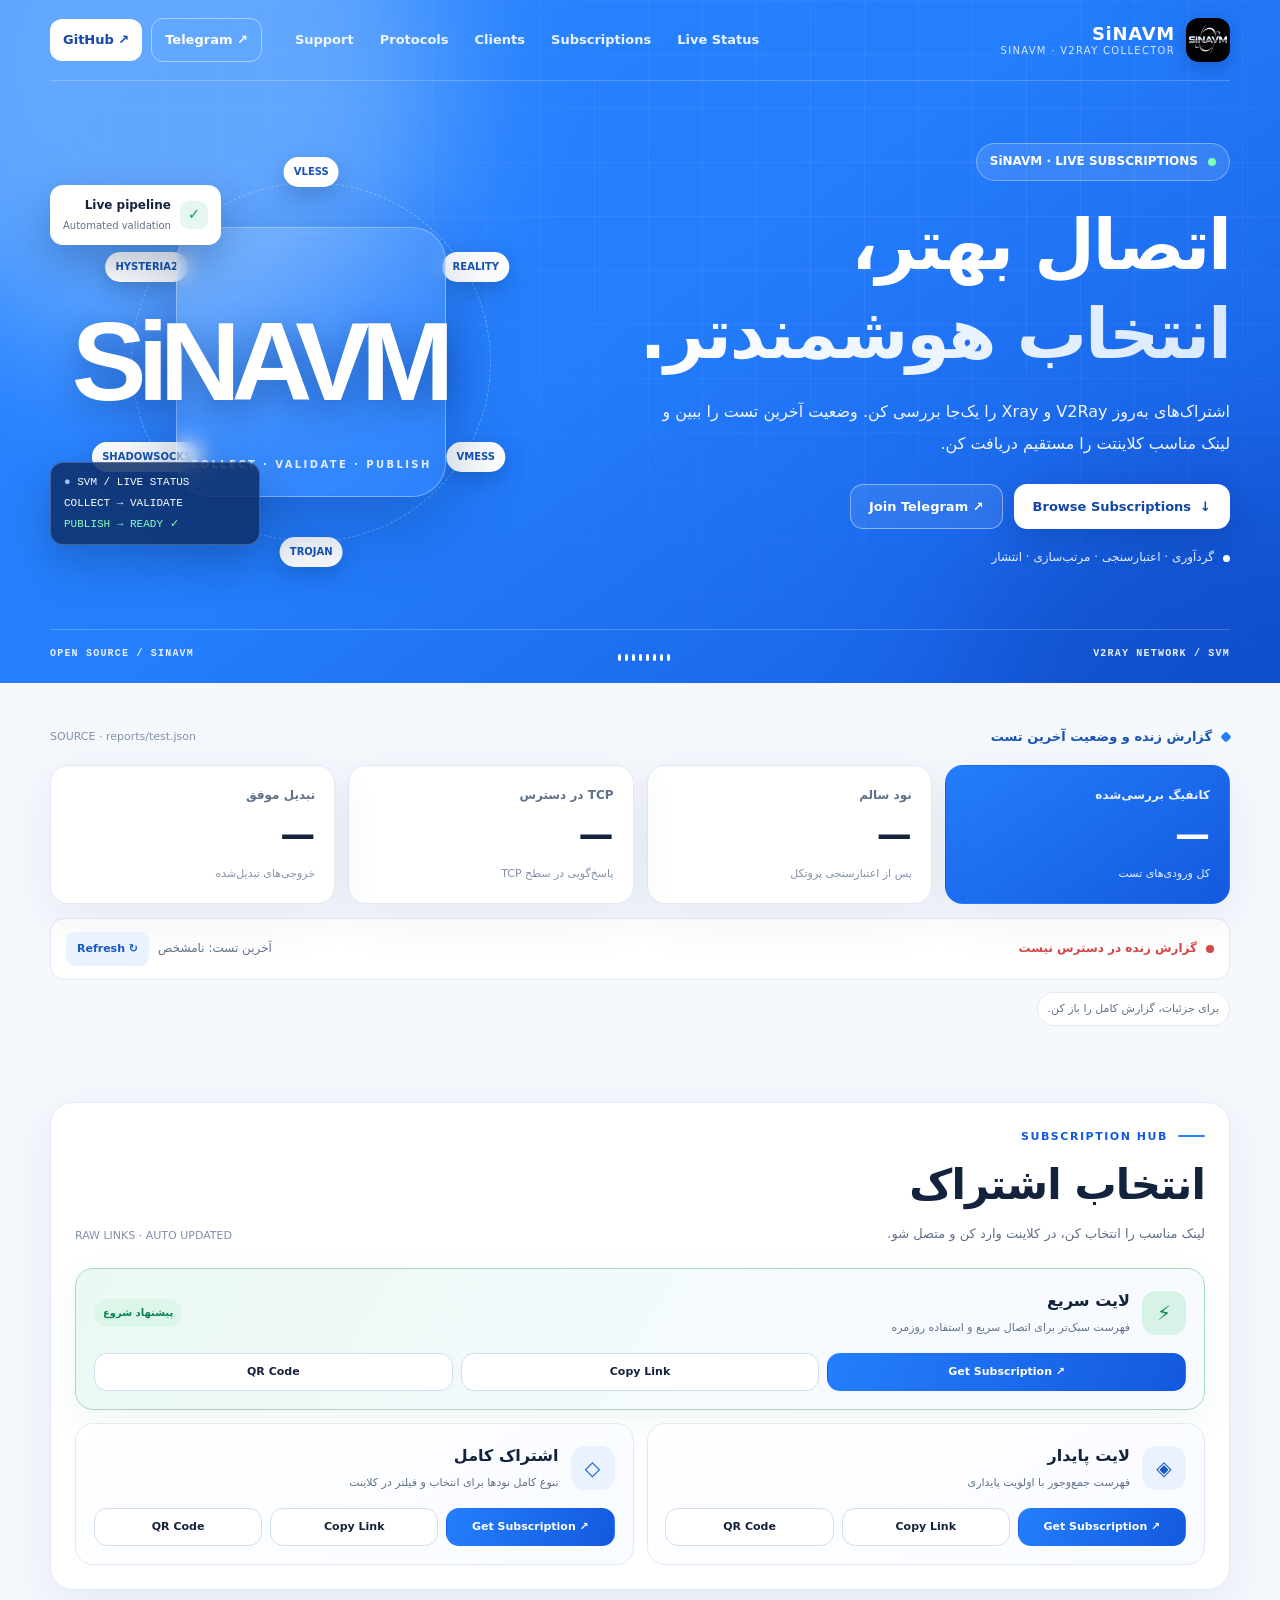
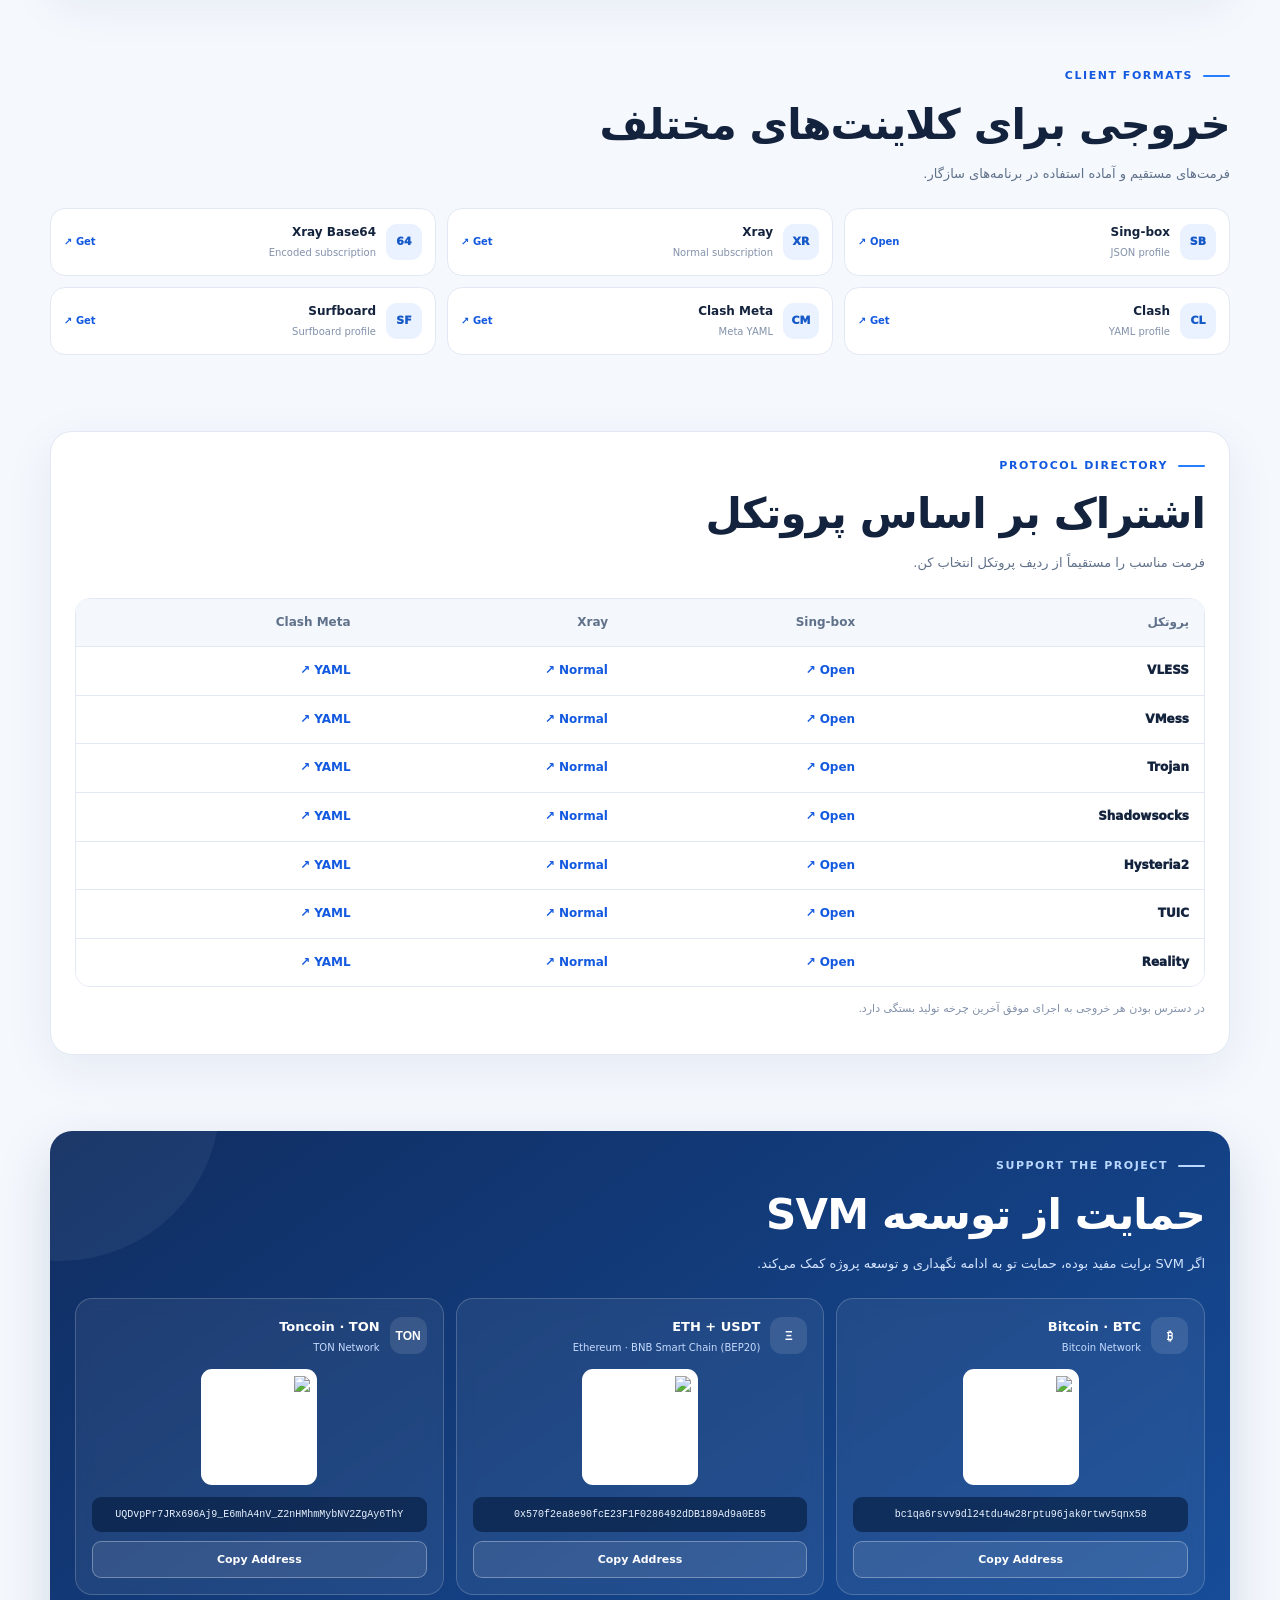
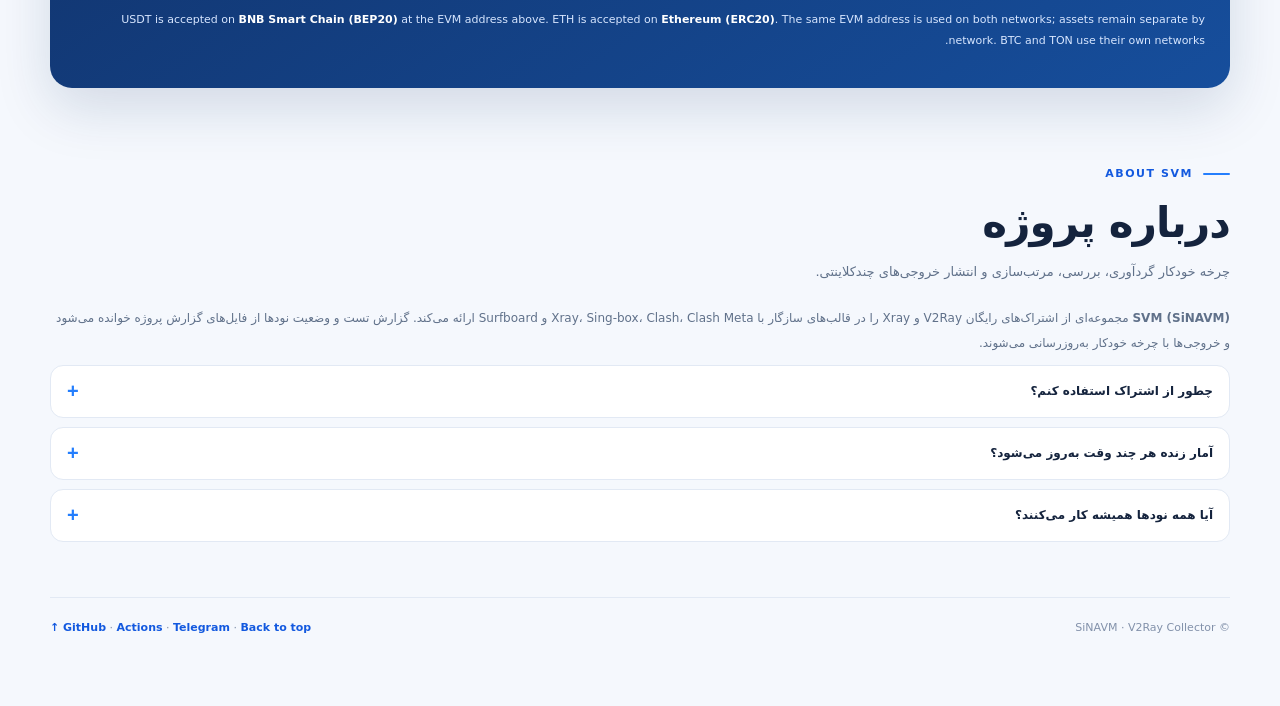
==== index.html @ a4a75a4d "Polish SiNAVM branding and English action buttons" ====
<!doctype html>
<html lang="fa" dir="rtl">
<head>
<meta charset="utf-8">
<meta name="viewport" content="width=device-width,initial-scale=1">
<meta name="theme-color" content="#247EFD">
<meta name="description" content="داشبورد زنده SVM برای دریافت اشتراک‌های رایگان V2Ray و Xray، مشاهده گزارش تست، انتخاب فرمت کلاینت و دریافت لینک‌های به‌روز.">
<meta name="robots" content="index,follow,max-image-preview:large">
<meta name="author" content="SiNAVM">
<meta name="application-name" content="SVM">
<link rel="canonical" href="https://sinavm.github.io/SVM/">
<link rel="icon" type="image/svg+xml" href="https://sinavm.github.io/SVM/SEO_Logo.svg">
<link rel="preconnect" href="https://raw.githubusercontent.com">
<link rel="stylesheet" href="docs/styles.css?v=20261107-visual-1">
<meta property="og:type" content="website">
<meta property="og:locale" content="fa_IR">
<meta property="og:site_name" content="SVM | SiNAVM">
<meta property="og:url" content="https://sinavm.github.io/SVM/">
<meta property="og:title" content="SiNAVM | Live V2Ray and Xray Subscriptions">
<meta property="og:description" content="اشتراک‌های به‌روز، گزارش تست و خروجی چندکلاینتی پروژه SVM.">
<meta property="og:image" content="https://sinavm.github.io/SVM/docs/hero.svg">
<meta property="og:image:alt" content="SVM V2Ray Collector">
<meta name="twitter:card" content="summary_large_image">
<meta name="twitter:title" content="SiNAVM | V2Ray Collector">
<meta name="twitter:description" content="Live subscriptions, client formats and test reports.">
<meta name="twitter:image" content="https://sinavm.github.io/SVM/docs/hero.svg">
<script type="application/ld+json">{"@context":"https://schema.org","@graph":[{"@type":"Organization","@id":"https://sinavm.github.io/SVM/#organization","name":"SiNAVM","alternateName":"SVM","url":"https://sinavm.github.io/SVM/","logo":"https://sinavm.github.io/SVM/SEO_Logo.svg","sameAs":["https://github.com/sinavm/SVM","https://t.me/sinavm"]},{"@type":"WebSite","@id":"https://sinavm.github.io/SVM/#website","url":"https://sinavm.github.io/SVM/","name":"SiNAVM","inLanguage":"fa-IR","publisher":{"@id":"https://sinavm.github.io/SVM/#organization"}},{"@type":"WebPage","@id":"https://sinavm.github.io/SVM/#webpage","url":"https://sinavm.github.io/SVM/","name":"SVM | داشبورد زنده اشتراک‌های V2Ray و Xray","inLanguage":"fa-IR","isPartOf":{"@id":"https://sinavm.github.io/SVM/#website"}}]}</script>
<title>SiNAVM | Live V2Ray and Xray Subscriptions</title>
</head>
<body>
<a class="skip" href="#main">Skip to content</a>
<div class="site-top" id="top">
<div class="atmosphere" aria-hidden="true"><div class="glow glow-a"></div><div class="glow glow-b"></div><div class="mesh"></div></div>
<div class="shell">
<header class="topbar">
<a class="identity" href="#top" aria-label="SiNAVM home">
<span class="identity-icon"><img src="https://sinavm.github.io/SVM/SEO_Logo.svg" width="44" height="44" alt="" decoding="async"></span>
<span class="identity-copy"><strong>SiNAVM</strong><small>SINAVM · V2RAY COLLECTOR</small></span>
</a>
<nav class="primary-nav" aria-label="Primary navigation">
<a href="#live">Live Status</a><a href="#subscriptions">Subscriptions</a><a href="#formats">Clients</a><a href="#protocols">Protocols</a><a href="#support">Support</a>
</nav>
<div class="nav-tools">
<a class="nav-telegram" href="https://t.me/sinavm" target="_blank" rel="noopener noreferrer">Telegram ↗</a>
<a class="nav-git" href="https://github.com/sinavm/SVM" target="_blank" rel="noopener noreferrer">GitHub ↗</a>
</div>
<details class="mobile-menu"><summary aria-label="Open menu">☰</summary><nav aria-label="Mobile navigation"><a href="#live">Live Status</a><a href="#subscriptions">Subscriptions</a><a href="#formats">Clients</a><a href="#protocols">Protocols</a><a href="#support">Support</a><a href="https://t.me/sinavm">Telegram ↗</a><a href="https://github.com/sinavm/SVM">GitHub ↗</a></nav></details>
</header>
<section class="hero" aria-labelledby="hero-title">
<div class="hero-text">
<span class="eyebrow-pill"><i class="live-dot" aria-hidden="true"></i> SiNAVM · LIVE SUBSCRIPTIONS</span>
<h1 id="hero-title"><span>اتصال بهتر،</span><span class="sheen">انتخاب هوشمندتر.</span></h1>
<p class="hero-desc">اشتراک‌های به‌روز V2Ray و Xray را یک‌جا بررسی کن. وضعیت آخرین تست را ببین و لینک مناسب کلاینتت را مستقیم دریافت کن.</p>
<div class="hero-actions"><a class="btn btn-white" href="#subscriptions">Browse Subscriptions <span aria-hidden="true">↓</span></a><a class="btn btn-ghost" href="https://t.me/sinavm" target="_blank" rel="noopener noreferrer">Join Telegram ↗</a></div>
<p class="hero-note"><i aria-hidden="true"></i> گردآوری · اعتبارسنجی · مرتب‌سازی · انتشار</p>
</div>
<div class="hero-visual" aria-label="نمای گرافیکی سامانه SVM">
<div class="orbit orbit-a" aria-hidden="true"></div><div class="orbit orbit-b" aria-hidden="true"></div>
<ul class="proto-orbit" aria-hidden="true"><li style="--i:0">VLESS</li><li style="--i:1">REALITY</li><li style="--i:2">VMESS</li><li style="--i:3">TROJAN</li><li style="--i:4">SHADOWSOCKS</li><li style="--i:5">HYSTERIA2</li></ul>
<div class="brand-stage"><strong>SiNAVM</strong><small>COLLECT · VALIDATE · PUBLISH</small></div>
<div class="float-note"><span class="tick">✓</span><span><strong>Live pipeline</strong><small>Automated validation</small></span></div>
<div class="probe-card"><span><b>●</b> SVM / LIVE STATUS</span><span>COLLECT → VALIDATE</span><span class="ok">PUBLISH → READY ✓</span></div>
</div>
</section>
<div class="hero-rail" aria-hidden="true"><span>OPEN SOURCE / SINAVM</span><span class="rail-signal"><i></i><i></i><i></i><i></i><i></i><i></i><i></i><i></i></span><span>V2RAY NETWORK / SVM</span></div>
</div>
</div>
<main class="shell" id="main">
<section class="overview" id="live" aria-labelledby="live-title">
<div class="caption-row"><h2 class="caption" id="live-title"><span class="diamond"></span>گزارش زنده و وضعیت آخرین تست</h2><span class="runner">SOURCE · reports/test.json</span></div>
<div class="stats-grid">
<article class="stat stat-primary"><span class="stat-k">کانفیگ بررسی‌شده</span><strong id="input">—</strong><span class="stat-foot">کل ورودی‌های تست</span></article>
<article class="stat"><span class="stat-k">نود سالم</span><strong id="kept">—</strong><span class="stat-foot">پس از اعتبارسنجی پروتکل</span></article>
<article class="stat"><span class="stat-k">TCP در دسترس</span><strong id="tcp">—</strong><span class="stat-foot">پاسخ‌گویی در سطح TCP</span></article>
<article class="stat"><span class="stat-k">تبدیل موفق</span><strong id="converted">—</strong><span class="stat-foot">خروجی‌های تبدیل‌شده</span></article>
</div>
<div class="fresh-bar"><div class="fresh-status" id="health" data-state="loading" role="status" aria-live="polite"><i class="fresh-dot"></i><span id="health-text">در حال دریافت گزارش…</span></div><div class="fresh-right"><span id="tested-at">آخرین تست: —</span><button class="refresh-btn" id="refresh" type="button">Refresh ↻</button></div></div>
<div class="type-row" id="types" aria-label="توزیع نودهای سالم"><span class="type-chip">در انتظار گزارش…</span></div>
</section>
<section class="hub" id="subscriptions" aria-labelledby="subscriptions-title">
<div class="section-head"><div><div class="overline"><span class="overline-line"></span>SUBSCRIPTION HUB</div><h2 id="subscriptions-title">انتخاب اشتراک</h2><p>لینک مناسب را انتخاب کن، در کلاینت وارد کن و متصل شو.</p></div><span class="head-aside">RAW LINKS · AUTO UPDATED</span></div>
<div class="subscription-list">
<article class="subscription featured"><div class="sub-top"><span class="sub-icon">⚡</span><div class="sub-info"><h3>لایت سریع</h3><p>فهرست سبک‌تر برای اتصال سریع و استفاده روزمره</p></div><span class="tag">پیشنهاد شروع</span></div><div class="sub-actions"><a class="btn btn-blue" href="https://raw.githubusercontent.com/sinavm/SVM/main/lite/subscriptions/xray/normal/alive-fast">Get Subscription ↗</a><button class="btn secondary copy" data-copy="https://raw.githubusercontent.com/sinavm/SVM/main/lite/subscriptions/xray/normal/alive-fast" type="button">Copy Link</button><button class="btn secondary qr" data-qr="https://raw.githubusercontent.com/sinavm/SVM/main/lite/subscriptions/xray/normal/alive-fast" type="button">QR Code</button></div></article>
<article class="subscription"><div class="sub-top"><span class="sub-icon">◈</span><div class="sub-info"><h3>لایت پایدار</h3><p>فهرست جمع‌وجور با اولویت پایداری</p></div></div><div class="sub-actions"><a class="btn btn-blue" href="https://raw.githubusercontent.com/sinavm/SVM/main/lite/subscriptions/xray/normal/alive-stable">Get Subscription ↗</a><button class="btn secondary copy" data-copy="https://raw.githubusercontent.com/sinavm/SVM/main/lite/subscriptions/xray/normal/alive-stable" type="button">Copy Link</button><button class="btn secondary qr" data-qr="https://raw.githubusercontent.com/sinavm/SVM/main/lite/subscriptions/xray/normal/alive-stable" type="button">QR Code</button></div></article>
<article class="subscription"><div class="sub-top"><span class="sub-icon">◇</span><div class="sub-info"><h3>اشتراک کامل</h3><p>تنوع کامل نودها برای انتخاب و فیلتر در کلاینت</p></div></div><div class="sub-actions"><a class="btn btn-blue" href="https://raw.githubusercontent.com/sinavm/SVM/main/subscriptions/xray/normal/mix">Get Subscription ↗</a><button class="btn secondary copy" data-copy="https://raw.githubusercontent.com/sinavm/SVM/main/subscriptions/xray/normal/mix" type="button">Copy Link</button><button class="btn secondary qr" data-qr="https://raw.githubusercontent.com/sinavm/SVM/main/subscriptions/xray/normal/mix" type="button">QR Code</button></div></article>
</div>
</section>
<section id="formats" aria-labelledby="formats-title">
<div class="section-head"><div><div class="overline"><span class="overline-line"></span>CLIENT FORMATS</div><h2 id="formats-title">خروجی برای کلاینت‌های مختلف</h2><p>فرمت‌های مستقیم و آماده استفاده در برنامه‌های سازگار.</p></div></div>
<div class="format-grid">
<div class="format"><span class="format-icon">SB</span><span class="format-info"><strong>Sing-box</strong><small>JSON profile</small></span><a href="singbox/mix.html">Open ↗</a></div>
<div class="format"><span class="format-icon">XR</span><span class="format-info"><strong>Xray</strong><small>Normal subscription</small></span><a href="https://raw.githubusercontent.com/sinavm/SVM/main/subscriptions/xray/normal/mix">Get ↗</a></div>
<div class="format"><span class="format-icon">64</span><span class="format-info"><strong>Xray Base64</strong><small>Encoded subscription</small></span><a href="https://raw.githubusercontent.com/sinavm/SVM/main/subscriptions/xray/base64/mix">Get ↗</a></div>
<div class="format"><span class="format-icon">CL</span><span class="format-info"><strong>Clash</strong><small>YAML profile</small></span><a href="https://raw.githubusercontent.com/sinavm/SVM/main/subscriptions/clash/mix">Get ↗</a></div>
<div class="format"><span class="format-icon">CM</span><span class="format-info"><strong>Clash Meta</strong><small>Meta YAML</small></span><a href="https://raw.githubusercontent.com/sinavm/SVM/main/subscriptions/meta/mix">Get ↗</a></div>
<div class="format"><span class="format-icon">SF</span><span class="format-info"><strong>Surfboard</strong><small>Surfboard profile</small></span><a href="https://raw.githubusercontent.com/sinavm/SVM/main/subscriptions/surfboard/mix">Get ↗</a></div>
</div>
</section>
<section class="data-panel" id="protocols" aria-labelledby="protocols-title">
<div class="section-head"><div><div class="overline"><span class="overline-line"></span>PROTOCOL DIRECTORY</div><h2 id="protocols-title">اشتراک بر اساس پروتکل</h2><p>فرمت مناسب را مستقیماً از ردیف پروتکل انتخاب کن.</p></div></div>
<div class="table-wrap"><table><thead><tr><th>پروتکل</th><th>Sing-box</th><th>Xray</th><th>Clash Meta</th></tr></thead><tbody>
<tr><td class="protocol">VLESS</td><td><a href="singbox/vless.html">Open ↗</a></td><td><a href="https://raw.githubusercontent.com/sinavm/SVM/main/subscriptions/xray/normal/vless">Normal ↗</a></td><td><a href="https://raw.githubusercontent.com/sinavm/SVM/main/subscriptions/meta/vless">YAML ↗</a></td></tr>
<tr><td class="protocol">VMess</td><td><a href="singbox/vmess.html">Open ↗</a></td><td><a href="https://raw.githubusercontent.com/sinavm/SVM/main/subscriptions/xray/normal/vmess">Normal ↗</a></td><td><a href="https://raw.githubusercontent.com/sinavm/SVM/main/subscriptions/meta/vmess">YAML ↗</a></td></tr>
<tr><td class="protocol">Trojan</td><td><a href="singbox/trojan.html">Open ↗</a></td><td><a href="https://raw.githubusercontent.com/sinavm/SVM/main/subscriptions/xray/normal/trojan">Normal ↗</a></td><td><a href="https://raw.githubusercontent.com/sinavm/SVM/main/subscriptions/meta/trojan">YAML ↗</a></td></tr>
<tr><td class="protocol">Shadowsocks</td><td><a href="singbox/ss.html">Open ↗</a></td><td><a href="https://raw.githubusercontent.com/sinavm/SVM/main/subscriptions/xray/normal/ss">Normal ↗</a></td><td><a href="https://raw.githubusercontent.com/sinavm/SVM/main/subscriptions/meta/ss">YAML ↗</a></td></tr>
<tr><td class="protocol">Hysteria2</td><td><a href="singbox/hy2.html">Open ↗</a></td><td><a href="https://raw.githubusercontent.com/sinavm/SVM/main/subscriptions/xray/normal/hy2">Normal ↗</a></td><td><a href="https://raw.githubusercontent.com/sinavm/SVM/main/subscriptions/meta/hy2">YAML ↗</a></td></tr>
<tr><td class="protocol">TUIC</td><td><a href="singbox/tuic.html">Open ↗</a></td><td><a href="https://raw.githubusercontent.com/sinavm/SVM/main/subscriptions/xray/normal/tuic">Normal ↗</a></td><td><a href="https://raw.githubusercontent.com/sinavm/SVM/main/subscriptions/meta/tuic">YAML ↗</a></td></tr>
<tr><td class="protocol">Reality</td><td><a href="singbox/reality.html">Open ↗</a></td><td><a href="https://raw.githubusercontent.com/sinavm/SVM/main/subscriptions/xray/normal/reality">Normal ↗</a></td><td><a href="https://raw.githubusercontent.com/sinavm/SVM/main/subscriptions/meta/reality">YAML ↗</a></td></tr>
</tbody></table></div><p class="section-footnote">در دسترس بودن هر خروجی به اجرای موفق آخرین چرخه تولید بستگی دارد.</p>
</section>
<section class="donation" id="support" aria-labelledby="support-title">
<div class="section-head"><div><div class="overline"><span class="overline-line"></span>SUPPORT THE PROJECT</div><h2 id="support-title">حمایت از توسعه SVM</h2><p>اگر SVM برایت مفید بوده، حمایت تو به ادامه نگهداری و توسعه پروژه کمک می‌کند.</p></div></div>
<div class="wallet-grid">
<article class="wallet-card"><div class="wallet-head"><span class="coin">₿</span><span><strong>Bitcoin · BTC</strong><small>Bitcoin Network</small></span></div><div class="wallet-qr"><img data-wallet-qr="btc" alt="Bitcoin wallet QR" loading="lazy"></div><code class="wallet-address">bc1qa6rsvv9dl24tdu4w28rptu96jak0rtwv5qnx58</code><button class="wallet-copy" data-copy="bc1qa6rsvv9dl24tdu4w28rptu96jak0rtwv5qnx58" type="button">Copy Address</button></article>
<article class="wallet-card"><div class="wallet-head"><span class="coin">Ξ</span><span><strong>ETH + USDT</strong><small>Ethereum · BNB Smart Chain (BEP20)</small></span></div><div class="wallet-qr"><img data-wallet-qr="evm" alt="EVM wallet QR" loading="lazy"></div><code class="wallet-address">0x570f2ea8e90fcE23F1F0286492dDB189Ad9a0E85</code><button class="wallet-copy" data-copy="0x570f2ea8e90fcE23F1F0286492dDB189Ad9a0E85" type="button">Copy Address</button></article>
<article class="wallet-card"><div class="wallet-head"><span class="coin">TON</span><span><strong>Toncoin · TON</strong><small>TON Network</small></span></div><div class="wallet-qr"><img data-wallet-qr="ton" alt="TON wallet QR" loading="lazy"></div><code class="wallet-address">UQDvpPr7JRx696Aj9_E6mhA4nV_Z2nHMhmMybNV2ZgAy6ThY</code><button class="wallet-copy" data-copy="UQDvpPr7JRx696Aj9_E6mhA4nV_Z2nHMhmMybNV2ZgAy6ThY" type="button">Copy Address</button></article>
</div>
<p class="wallet-note">USDT is accepted on <strong>BNB Smart Chain (BEP20)</strong> at the EVM address above. ETH is accepted on <strong>Ethereum (ERC20)</strong>. The same EVM address is used on both networks; assets remain separate by network. BTC and TON use their own networks.</p>
</section>
<section id="about" aria-labelledby="about-title">
<div class="section-head"><div><div class="overline"><span class="overline-line"></span>ABOUT SVM</div><h2 id="about-title">درباره پروژه</h2><p>چرخه خودکار گردآوری، بررسی، مرتب‌سازی و انتشار خروجی‌های چندکلاینتی.</p></div></div>
<p class="seo-copy"><strong>SVM (SiNAVM)</strong> مجموعه‌ای از اشتراک‌های رایگان V2Ray و Xray را در قالب‌های سازگار با Xray، Sing-box، Clash، Clash Meta و Surfboard ارائه می‌کند. گزارش تست و وضعیت نودها از فایل‌های گزارش پروژه خوانده می‌شود و خروجی‌ها با چرخه خودکار به‌روزرسانی می‌شوند.</p>
<div class="faq-list">
<details class="faq-item"><summary>چطور از اشتراک استفاده کنم؟</summary><p>لینک موردنظر را کپی کن و در بخش Subscription کلاینت سازگار وارد کن. برای فرمت‌های دیگر از بخش کلاینت‌ها استفاده کن.</p></details>
<details class="faq-item"><summary>آمار زنده هر چند وقت به‌روز می‌شود؟</summary><p>گزارش بر اساس آخرین فایل تست منتشرشده در مخزن خوانده می‌شود. زمان نمایش‌داده‌شده زمان ثبت همان تست است.</p></details>
<details class="faq-item"><summary>آیا همه نودها همیشه کار می‌کنند؟</summary><p>خیر. وضعیت نودها ممکن است با زمان، اپراتور و موقعیت جغرافیایی تغییر کند. گزارش تست فقط وضعیت زمان بررسی را نشان می‌دهد.</p></details>
</div>
</section>
<footer><span>© SiNAVM · V2Ray Collector</span><span><a href="https://github.com/sinavm/SVM">GitHub</a> · <a href="https://github.com/sinavm/SVM/actions">Actions</a> · <a href="https://t.me/sinavm">Telegram</a> · <a href="#top">Back to top ↑</a></span></footer>
</main>
<div class="toast" id="toast" role="status" aria-live="polite"></div>
<script src="docs/app.js?v=20261107-visual-1" defer></script>
</body>
</html>
---- docs/styles.css ----
@font-face{font-family:Vazirmatn;src:local("Vazirmatn");font-weight:100 900}
:root{color-scheme:light;--blue:#247EFD;--blue2:#2C78F8;--deep:#1359DF;--ink:#14233D;--muted:#60718A;--quiet:#8291AA;--page:#F5F8FD;--surface:#fff;--line:#E2E9F4;--line2:#D3DEEE;--ok:#12A16B;--warn:#B7791F;--bad:#D64545;--radius:22px;--shadow:0 14px 50px rgba(18,47,101,.07);--font:Vazirmatn,Estedad,Tahoma,ui-sans-serif,system-ui,sans-serif;--mono:ui-monospace,SFMono-Regular,Menlo,Consolas,monospace;--shell:1180px}
*{box-sizing:border-box}
html{scroll-behavior:smooth;scroll-padding-top:24px;-webkit-text-size-adjust:100%}
body{margin:0;background:var(--page);color:var(--ink);font:400 15px/1.8 var(--font);-webkit-font-smoothing:antialiased;overflow-x:hidden}
img,svg{display:block;max-width:100%}
a{color:var(--deep);text-decoration:none}
a:hover{text-decoration:underline}
button{font:inherit;cursor:pointer}
button:focus-visible,a:focus-visible{outline:3px solid #77B3FF;outline-offset:3px;border-radius:8px}
.shell{width:min(var(--shell),calc(100% - 48px));margin-inline:auto}
.skip{position:absolute;inset-inline-start:18px;top:-60px;z-index:100;background:#fff;padding:10px 16px;border-radius:10px;box-shadow:var(--shadow)}
.skip:focus{top:12px}
.site-top{position:relative;color:#fff;background:linear-gradient(145deg,#2C86FF 0%,#247EFD 48%,#1559DF 100%);overflow:hidden;isolation:isolate}
.atmosphere{position:absolute;inset:0;z-index:-1;pointer-events:none}
.glow{position:absolute;border-radius:50%;filter:blur(72px);opacity:.55}
.glow-a{width:560px;height:560px;background:#91C5FF;inset-inline-end:-120px;top:-200px}
.glow-b{width:480px;height:480px;background:#0C45B8;inset-inline-start:-170px;bottom:-260px;opacity:.5}
.mesh{position:absolute;inset:0;background-image:linear-gradient(#fff1 1px,transparent 1px),linear-gradient(90deg,#fff1 1px,transparent 1px);background-size:54px 54px;mask-image:radial-gradient(ellipse at 70% 30%,#000 10%,transparent 72%)}
.topbar{display:flex;align-items:center;gap:22px;padding:18px 0;border-bottom:1px solid #ffffff35}
.identity{display:flex;align-items:center;gap:11px;color:#fff;text-decoration:none!important}
.identity-icon img{width:44px;height:44px;border-radius:13px;box-shadow:0 6px 18px #001b583d}
.identity-copy{display:flex;flex-direction:column;line-height:1.25}
.identity-copy strong{font-size:18px;font-weight:900;letter-spacing:.04em}
.identity-copy small{font-size:10px;letter-spacing:.13em;opacity:.82}
.primary-nav{display:flex;gap:4px;margin-inline-start:auto;align-items:center}
.primary-nav a{color:#fff;opacity:.9;font-size:13px;font-weight:650;padding:8px 11px;border-radius:10px;text-decoration:none;white-space:nowrap}
.primary-nav a:hover{opacity:1;background:#ffffff20}
.nav-tools{display:flex;align-items:center;gap:9px}
.nav-git,.nav-telegram{display:inline-flex;align-items:center;gap:8px;padding:9px 13px;border-radius:12px;font-size:13px;font-weight:800;text-decoration:none!important;white-space:nowrap}
.nav-git{background:#fff;color:#1247A5}
.nav-telegram{color:#fff;border:1px solid #ffffff70}
.mobile-menu{display:none;position:relative}
.mobile-menu summary{list-style:none;width:42px;height:42px;display:grid;place-items:center;border:1px solid #ffffff70;border-radius:12px;font-size:20px}
.mobile-menu summary::-webkit-details-marker{display:none}
.mobile-menu nav{position:absolute;inset-inline-end:0;top:50px;z-index:40;min-width:210px;padding:8px;background:#fff;border-radius:15px;box-shadow:0 24px 65px #09285c40;display:flex;flex-direction:column}
.mobile-menu nav a{color:var(--ink);padding:11px 13px;border-radius:9px;text-decoration:none}
.mobile-menu nav a:hover{background:#EEF4FC}
.hero{display:grid;grid-template-columns:1.08fr .92fr;gap:44px;align-items:center;padding:62px 0 48px}
.hero-text{min-width:0}
.eyebrow-pill{display:inline-flex;align-items:center;gap:10px;padding:7px 13px;border:1px solid #ffffff55;background:#ffffff1c;border-radius:999px;font-size:12px;font-weight:800}
.live-dot{width:8px;height:8px;border-radius:50%;background:#7CFFB2;box-shadow:0 0 0 0 #7cffb280;animation:pulse 2s infinite}
@keyframes pulse{70%{box-shadow:0 0 0 10px #7cffb200}}
.hero h1{font-size:clamp(38px,5.6vw,70px);font-weight:900;line-height:1.28;margin:20px 0 16px;letter-spacing:-.03em}
.hero h1 span{display:block}
.hero h1 .sheen{background:linear-gradient(90deg,#fff,#D8E9FF,#fff);background-size:200% 100%;background-clip:text;color:transparent;animation:sheen 7s linear infinite}
@keyframes sheen{to{background-position:-200% 0}}
.hero-desc{font-size:16px;line-height:2;color:#F1F6FF;max-width:580px}
.hero-actions{display:flex;flex-wrap:wrap;gap:11px;margin-top:24px}
.btn{display:inline-flex;align-items:center;justify-content:center;gap:9px;padding:12px 18px;border:1px solid transparent;border-radius:13px;font-size:13px;font-weight:850;line-height:1.5;text-decoration:none!important;white-space:nowrap;transition:transform .2s,box-shadow .2s,background .2s}
.btn:hover{transform:translateY(-2px)}
.btn-white{background:#fff;color:#1247A5;box-shadow:0 10px 28px #061e6030}
.btn-ghost{color:#fff;border-color:#ffffff70;background:#ffffff16}
.btn-blue{color:#fff;background:linear-gradient(110deg,#247EFD,#1359DF)}
.hero-note{display:flex;align-items:center;gap:9px;margin-top:18px;color:#E4EEFF;font-size:12px}
.hero-note i{width:7px;height:7px;background:#fff;border-radius:50%}
.hero-visual{position:relative;min-height:390px;display:grid;place-items:center}
.orbit{position:absolute;border:1px dashed #ffffff50;border-radius:50%}
.orbit-a{width:min(360px,90%);aspect-ratio:1;animation:spin 65s linear infinite}
.orbit-b{width:min(260px,66%);aspect-ratio:1;border-style:solid;border-color:#ffffff25}
@keyframes spin{to{transform:rotate(360deg)}}
.brand-stage{position:relative;z-index:2;width:min(270px,70%);aspect-ratio:1;border-radius:34px;background:linear-gradient(145deg,#ffffff25,#ffffff0b);border:1px solid #ffffff55;box-shadow:0 30px 75px #062b7250;display:grid;place-items:center;backdrop-filter:blur(10px)}
.brand-stage strong{font:900 clamp(68px,10vw,112px)/1 Arial,sans-serif;letter-spacing:-.08em;color:#fff;text-shadow:0 10px 32px #062b7270}
.brand-stage small{position:absolute;bottom:22px;font-size:10px;letter-spacing:.24em;color:#E2EEFF;font-weight:800}
.proto-orbit{position:absolute;inset:0;list-style:none;margin:0;padding:0;pointer-events:none}
.proto-orbit li{position:absolute;top:50%;left:50%;padding:6px 10px;border-radius:999px;background:#fff;color:#1453B7;font-size:10px;font-weight:900;box-shadow:0 8px 22px #06285b40;white-space:nowrap;transform:rotate(calc(var(--i)*60deg - 90deg)) translate(190px) rotate(calc(var(--i)*-60deg + 90deg)) translate(-50%,-50%)}
.float-note{position:absolute;z-index:4;inset-inline-end:0;top:18px;display:flex;align-items:center;gap:9px;background:#fff;color:var(--ink);padding:10px 13px;border-radius:13px;box-shadow:0 16px 42px #06285b50}
.float-note .tick{width:28px;height:28px;border-radius:9px;display:grid;place-items:center;background:#E6F7F0;color:var(--ok);font-weight:900}
.float-note strong{display:block;font-size:12px}
.float-note small{display:block;color:var(--muted);font-size:10px}
.probe-card{position:absolute;z-index:4;inset-inline-start:0;bottom:12px;min-width:210px;padding:11px 13px;border-radius:13px;background:#0D2E68D9;border:1px solid #ffffff35;box-shadow:0 18px 45px #06285b50;display:grid;gap:4px;text-align:left;font:11px/1.55 var(--mono);direction:ltr;color:#fff}
.probe-card b{color:#9CC4FF}
.probe-card .ok{color:#8DFFC0}
.hero-rail{display:flex;align-items:center;justify-content:space-between;gap:14px;padding:16px 0 22px;border-top:1px solid #ffffff35;color:#E8F1FF;font:800 10px/1.5 var(--mono);letter-spacing:.12em;direction:ltr}
.rail-signal{display:flex;align-items:flex-end;gap:4px;height:15px}
.rail-signal i{width:3px;height:45%;border-radius:3px;background:#fff;animation:bars 1.5s ease-in-out infinite}
.rail-signal i:nth-child(2n){animation-delay:.2s}.rail-signal i:nth-child(3n){animation-delay:.4s}
@keyframes bars{50%{height:100%}}
main{padding-bottom:40px}
main>section{margin-top:76px}
main>section.overview{margin-top:42px}
.caption-row{display:flex;align-items:center;justify-content:space-between;gap:12px;margin-bottom:17px}
.caption{display:flex;align-items:center;gap:10px;margin:0;font-size:13px;font-weight:900;color:#1B55B4}
.diamond{width:8px;height:8px;background:var(--blue);transform:rotate(45deg);border-radius:2px}
.runner{font-size:11px;color:var(--quiet)}
.stats-grid{display:grid;grid-template-columns:repeat(4,minmax(0,1fr));gap:13px}
.stat{min-width:0;display:flex;flex-direction:column;gap:5px;padding:19px;border:1px solid var(--line);border-radius:18px;background:var(--surface);box-shadow:var(--shadow)}
.stat-primary{background:linear-gradient(145deg,#247EFD,#1359DF);color:#fff;border-color:transparent}
.stat-k{font-size:12px;font-weight:750;color:var(--muted)}
.stat-primary .stat-k,.stat-primary .stat-foot{color:#E7F0FF}
.stat strong{font-size:clamp(25px,3vw,35px);line-height:1.35;font-weight:900;font-variant-numeric:tabular-nums}
.stat-foot{font-size:11px;color:var(--quiet)}
.fresh-bar{display:flex;align-items:center;justify-content:space-between;gap:12px;flex-wrap:wrap;margin-top:14px;padding:13px 15px;border:1px solid var(--line);border-radius:14px;background:#fff;font-size:12px;color:var(--muted)}
.fresh-status{display:flex;align-items:center;gap:9px;font-weight:800}
.fresh-dot{width:8px;height:8px;border-radius:50%;background:var(--quiet)}
.fresh-status[data-state="fresh"]{color:var(--ok)}.fresh-status[data-state="fresh"] .fresh-dot{background:var(--ok);box-shadow:0 0 0 5px #12a16b18}
.fresh-status[data-state="stale"]{color:var(--warn)}.fresh-status[data-state="stale"] .fresh-dot{background:var(--warn)}
.fresh-status[data-state="bad"]{color:var(--bad)}.fresh-status[data-state="bad"] .fresh-dot{background:var(--bad)}
.fresh-right{display:flex;align-items:center;gap:9px;flex-wrap:wrap}
.refresh-btn{border:0;background:#EAF2FF;color:#1559C7;padding:7px 11px;border-radius:9px;font-size:11px;font-weight:850}
.type-row{display:flex;gap:8px;flex-wrap:wrap;margin-top:12px}
.type-chip{display:inline-flex;align-items:center;gap:7px;padding:6px 10px;border:1px solid var(--line);border-radius:999px;background:#fff;color:var(--muted);font-size:11px}
.type-chip b{color:var(--ink);font-variant-numeric:tabular-nums}
.section-head{display:flex;justify-content:space-between;align-items:flex-end;gap:20px;flex-wrap:wrap;margin-bottom:23px}
.overline{display:flex;align-items:center;gap:10px;color:var(--deep);font-size:11px;font-weight:900;letter-spacing:.14em;margin-bottom:10px}
.overline-line{width:27px;height:2px;background:var(--blue);border-radius:2px}
.section-head h2{margin:0;font-size:clamp(26px,3.8vw,42px);line-height:1.4;font-weight:900;letter-spacing:-.02em}
.section-head p{margin:7px 0 0;color:var(--muted);font-size:13px;max-width:660px}
.head-aside{font-size:11px;color:var(--quiet)}
.hub{padding:24px;border:1px solid var(--line);border-radius:var(--radius);background:#fff;box-shadow:var(--shadow)}
.subscription-list{display:grid;grid-template-columns:repeat(2,minmax(0,1fr));gap:13px}
.subscription{position:relative;overflow:hidden;padding:18px;border:1px solid var(--line);border-radius:18px;background:linear-gradient(145deg,#fff,#F8FBFF);min-width:0}
.subscription.featured{grid-column:1/-1;border-color:#A9D5C7;background:linear-gradient(120deg,#EAF8F3,#F7FBFF 70%);box-shadow:0 12px 35px #0e8b6010}
.sub-top{display:flex;align-items:center;gap:12px;min-width:0}
.sub-icon{width:44px;height:44px;flex:0 0 44px;display:grid;place-items:center;border-radius:14px;background:#EAF2FF;color:#1559C7;font-size:20px}
.featured .sub-icon{background:#D7F3E7;color:#0B8C5B}
.sub-info{min-width:0;flex:1}
.sub-info h3{margin:0;font-size:16px;font-weight:900}
.sub-info p{margin:3px 0 0;font-size:11px;color:var(--muted);line-height:1.7}
.tag{padding:5px 9px;border-radius:999px;background:#DDF6EA;color:#0B8055;font-size:10px;font-weight:900;white-space:nowrap}
.sub-actions{display:flex;gap:8px;flex-wrap:wrap;margin-top:15px}
.sub-actions .btn{flex:1;min-width:115px;padding:10px 12px;font-size:11px}
.sub-actions .btn.secondary{background:#fff;border-color:var(--line2);color:var(--ink)}
.format-grid{display:grid;grid-template-columns:repeat(3,minmax(0,1fr));gap:11px}
.format{display:flex;align-items:center;gap:10px;min-width:0;padding:13px;border:1px solid var(--line);border-radius:15px;background:#fff;transition:border-color .2s,transform .2s}
.format:hover{border-color:#A9C9F7;transform:translateY(-2px)}
.format-icon{width:36px;height:36px;flex:0 0 36px;display:grid;place-items:center;border-radius:11px;background:#EAF2FF;color:#1559C7;font-size:11px;font-weight:950}
.format-info{flex:1;min-width:0}
.format-info strong{display:block;font-size:12px;font-weight:900}
.format-info small{display:block;color:var(--quiet);font-size:10px;direction:ltr;text-align:right;white-space:nowrap;overflow:hidden;text-overflow:ellipsis}
.format>a{font-size:10px;font-weight:900;white-space:nowrap}
.data-panel{padding:24px;border:1px solid var(--line);border-radius:var(--radius);background:#fff;box-shadow:var(--shadow)}
.table-wrap{overflow:auto;border:1px solid var(--line);border-radius:15px}
table{width:100%;min-width:610px;border-collapse:collapse;background:#fff}
th,td{padding:13px 15px;text-align:right;border-bottom:1px solid var(--line);font-size:12px;white-space:nowrap}
th{background:#F4F7FC;color:var(--muted);font-weight:900}
td{color:var(--ink)}
td a{font-weight:800;color:var(--deep)}
tbody tr:last-child td{border-bottom:0}
tbody tr:hover{background:#F8FBFF}
.protocol{font-weight:950;direction:ltr;text-align:right}
.section-footnote{margin-top:12px;color:var(--quiet);font-size:11px}
.donation{padding:25px;border-radius:var(--radius);background:linear-gradient(145deg,#102D61,#164E9C);color:#fff;box-shadow:0 20px 55px #102d6126;overflow:hidden;position:relative}
.donation:after{content:"";position:absolute;width:320px;height:320px;inset-inline-end:-150px;top:-190px;border-radius:50%;background:#ffffff0d}
.donation .overline{color:#B9D8FF}
.donation .overline-line{background:#B9D8FF}
.donation .section-head h2{color:#fff}
.donation .section-head p{color:#D4E4FF}
.wallet-grid{display:grid;grid-template-columns:repeat(3,minmax(0,1fr));gap:12px;position:relative;z-index:1}
.wallet-card{min-width:0;padding:16px;border:1px solid #ffffff30;border-radius:17px;background:#ffffff10;backdrop-filter:blur(8px)}
.wallet-head{display:flex;align-items:center;gap:10px;margin-bottom:12px}
.coin{width:37px;height:37px;flex:0 0 37px;display:grid;place-items:center;border-radius:12px;background:#ffffff1c;font:900 12px Arial,sans-serif}
.wallet-head strong{display:block;font-size:13px}
.wallet-head small{display:block;color:#C7DCFF;font-size:10px}
.wallet-qr{width:116px;height:116px;padding:7px;background:#fff;border-radius:11px;margin:0 auto 12px}
.wallet-qr img{width:100%;height:100%;object-fit:contain}
.wallet-address{display:block;padding:9px;border-radius:9px;background:#071D40A8;color:#EAF3FF;font:10px/1.7 var(--mono);direction:ltr;text-align:center;overflow-wrap:anywhere;user-select:all}
.wallet-copy{width:100%;margin-top:9px;border:1px solid #ffffff50;border-radius:9px;padding:8px 10px;background:#ffffff17;color:#fff;font-size:11px;font-weight:850}
.wallet-copy:hover{background:#ffffff28}
.wallet-note{position:relative;z-index:1;margin-top:15px;color:#D7E6FF;font-size:11px;line-height:1.9}
.wallet-note strong{color:#fff}
.seo-copy{color:var(--muted);font-size:12px;line-height:2.1;margin:9px 0}
.faq-list{display:grid;gap:9px}
.faq-item{border:1px solid var(--line);border-radius:13px;background:#fff;overflow:hidden}
.faq-item summary{list-style:none;display:flex;align-items:center;justify-content:space-between;gap:12px;padding:14px 16px;font-size:12px;font-weight:900;cursor:pointer}
.faq-item summary::-webkit-details-marker{display:none}
.faq-item summary:after{content:"+";font:700 20px Arial;color:var(--blue)}
.faq-item[open] summary:after{content:"−"}
.faq-item p{padding:0 16px 15px;color:var(--muted);font-size:11px}
footer{display:flex;justify-content:space-between;align-items:center;gap:12px;flex-wrap:wrap;margin-top:55px;padding:20px 0 28px;border-top:1px solid var(--line);color:var(--quiet);font-size:11px}
footer a{color:var(--deep);font-weight:800}
.toast{position:fixed;z-index:90;inset-inline-start:50%;bottom:22px;transform:translate(-50%,20px);opacity:0;pointer-events:none;background:#0E8B5B;color:#fff;padding:10px 16px;border-radius:11px;font-size:12px;font-weight:850;box-shadow:0 10px 30px #0b3a2a40;transition:.25s}
.toast.show{opacity:1;transform:translate(-50%,0)}
@media(max-width:900px){.primary-nav{gap:0}.primary-nav a{padding:8px 7px;font-size:11px}.nav-telegram{display:none}.hero{gap:20px}.proto-orbit li{transform:rotate(calc(var(--i)*60deg - 90deg)) translate(160px) rotate(calc(var(--i)*-60deg + 90deg)) translate(-50%,-50%)}.wallet-grid{grid-template-columns:repeat(2,minmax(0,1fr))}.wallet-card:last-child{grid-column:1/-1;max-width:420px;width:100%;justify-self:center}}
@media(max-width:700px){.shell{width:calc(100% - 28px)}.topbar{padding:12px 0}.primary-nav,.nav-tools{display:none}.mobile-menu{display:block;margin-inline-start:auto}.hero{grid-template-columns:1fr;gap:12px;padding:38px 0 30px}.hero-text{text-align:center}.hero-desc{margin-inline:auto;font-size:14px}.hero-actions,.hero-note{justify-content:center}.hero-visual{min-height:300px}.orbit-a{width:280px}.orbit-b{width:210px}.brand-stage{width:190px;border-radius:25px}.brand-stage small{bottom:15px;font-size:8px}.proto-orbit li{transform:rotate(calc(var(--i)*60deg - 90deg)) translate(145px) rotate(calc(var(--i)*-60deg + 90deg)) translate(-50%,-50%);font-size:9px;padding:5px 8px}.float-note{inset-inline-end:0;top:0}.probe-card{inset-inline-start:0;bottom:0;min-width:175px;font-size:9px}.hero-rail{font-size:8px;letter-spacing:.05em}main>section{margin-top:52px}main>section.overview{margin-top:28px}.stats-grid{grid-template-columns:repeat(2,minmax(0,1fr));gap:9px}.stat{padding:14px}.stat strong{font-size:27px}.fresh-bar{align-items:flex-start}.fresh-right{width:100%;justify-content:space-between}.hub,.data-panel,.donation{padding:17px;border-radius:18px}.section-head{margin-bottom:17px}.section-head h2{font-size:27px}.subscription-list{grid-template-columns:1fr}.subscription.featured{grid-column:auto}.format-grid{grid-template-columns:repeat(2,minmax(0,1fr))}.wallet-grid{grid-template-columns:1fr}.wallet-card:last-child{grid-column:auto;max-width:none}.wallet-card{display:grid;grid-template-columns:1fr 116px;column-gap:13px;align-items:center}.wallet-head{grid-column:1/-1}.wallet-qr{grid-column:2;grid-row:2/4;margin:0}.wallet-address{grid-column:1;grid-row:2}.wallet-copy{grid-column:1;grid-row:3;margin-top:8px}.wallet-note{font-size:10px}}
@media(max-width:420px){.hero h1{font-size:37px}.hero-visual{min-height:270px}.orbit-a{width:245px}.orbit-b{width:185px}.brand-stage{width:165px}.proto-orbit li{transform:rotate(calc(var(--i)*60deg - 90deg)) translate(122px) rotate(calc(var(--i)*-60deg + 90deg)) translate(-50%,-50%);font-size:8px}.float-note{padding:7px 9px}.float-note strong{font-size:10px}.float-note small{font-size:8px}.probe-card{min-width:150px;padding:8px;font-size:8px}.format-grid{grid-template-columns:1fr}.wallet-card{grid-template-columns:1fr 94px}.wallet-qr{width:94px;height:94px}.hero-rail span:last-child{display:none}.caption{font-size:11px}.runner{font-size:9px}}
@media(prefers-reduced-motion:reduce){*,*::before,*::after{scroll-behavior:auto!important;animation-duration:.01ms!important;animation-iteration-count:1!important;transition-duration:.01ms!important}}

.btn,.refresh-btn,.wallet-copy,.nav-telegram,.nav-git,.primary-nav a,.mobile-menu nav a{direction:ltr;unicode-bidi:isolate}
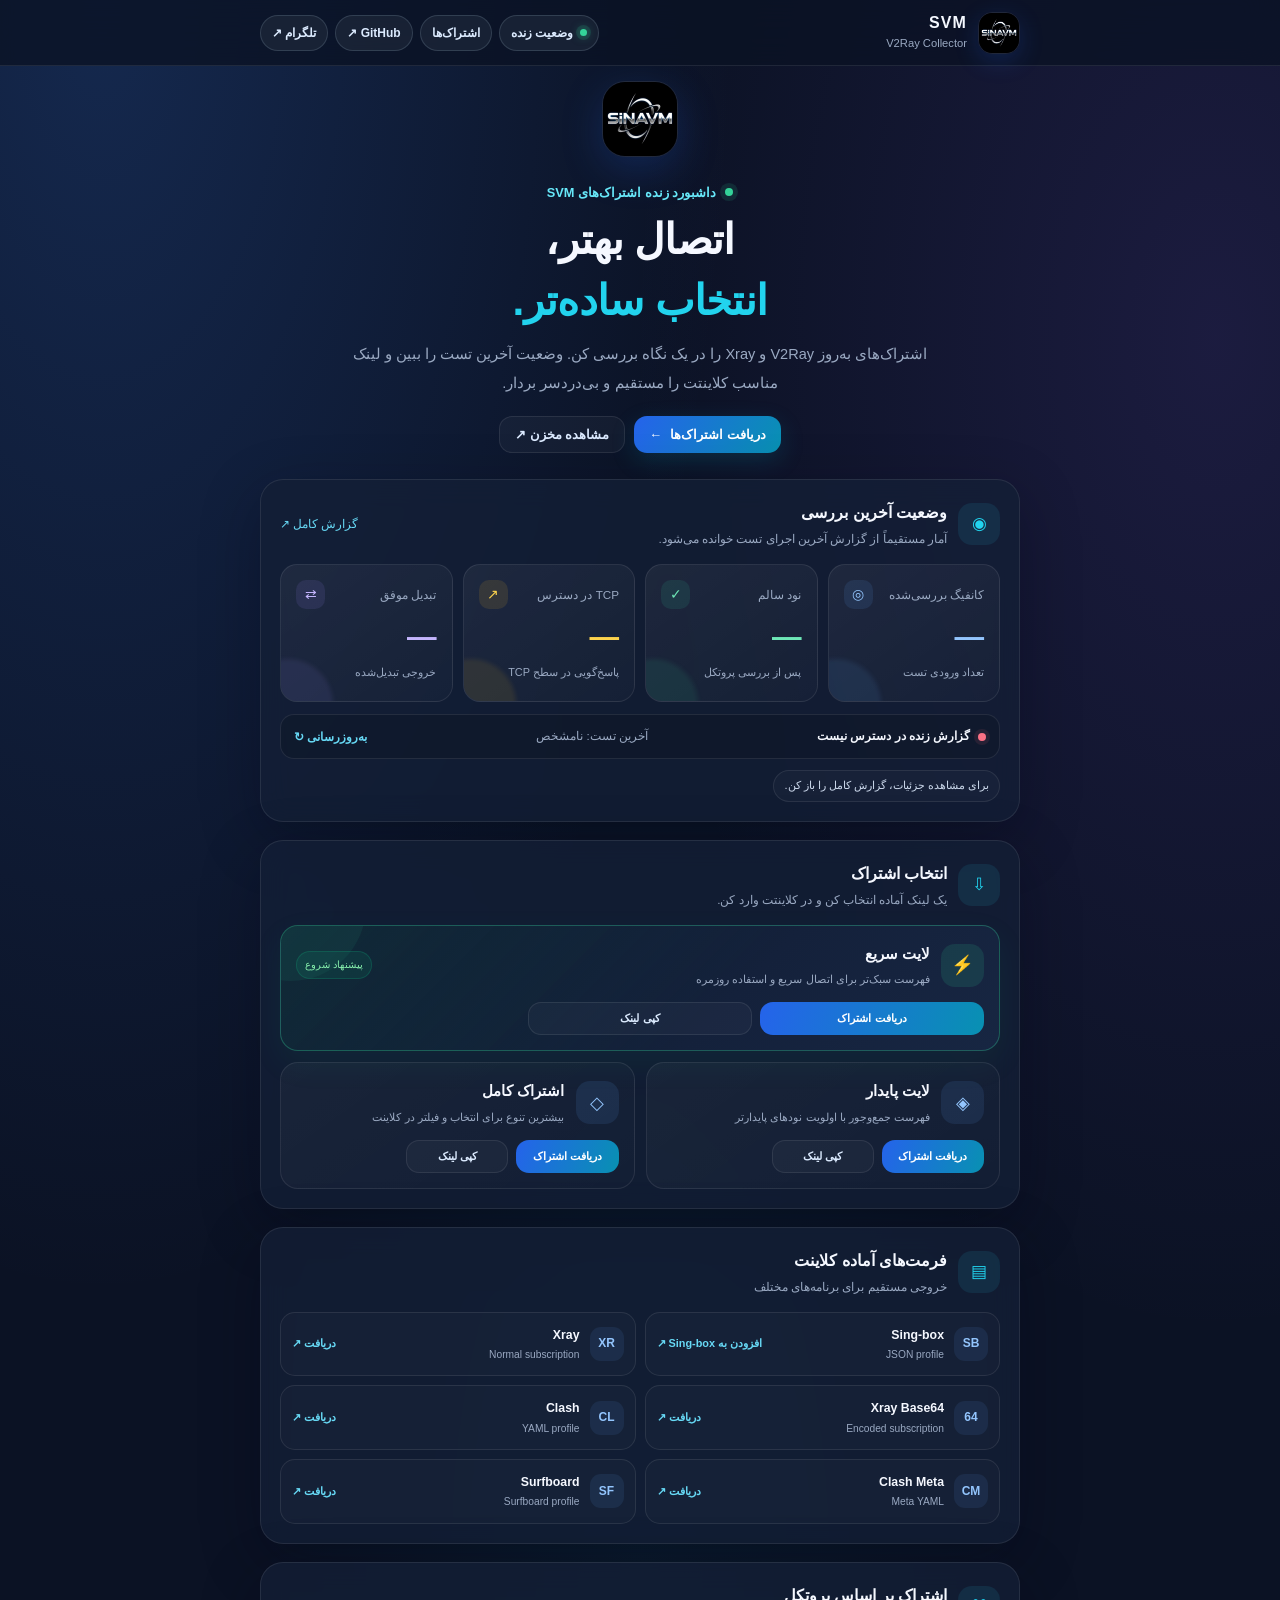
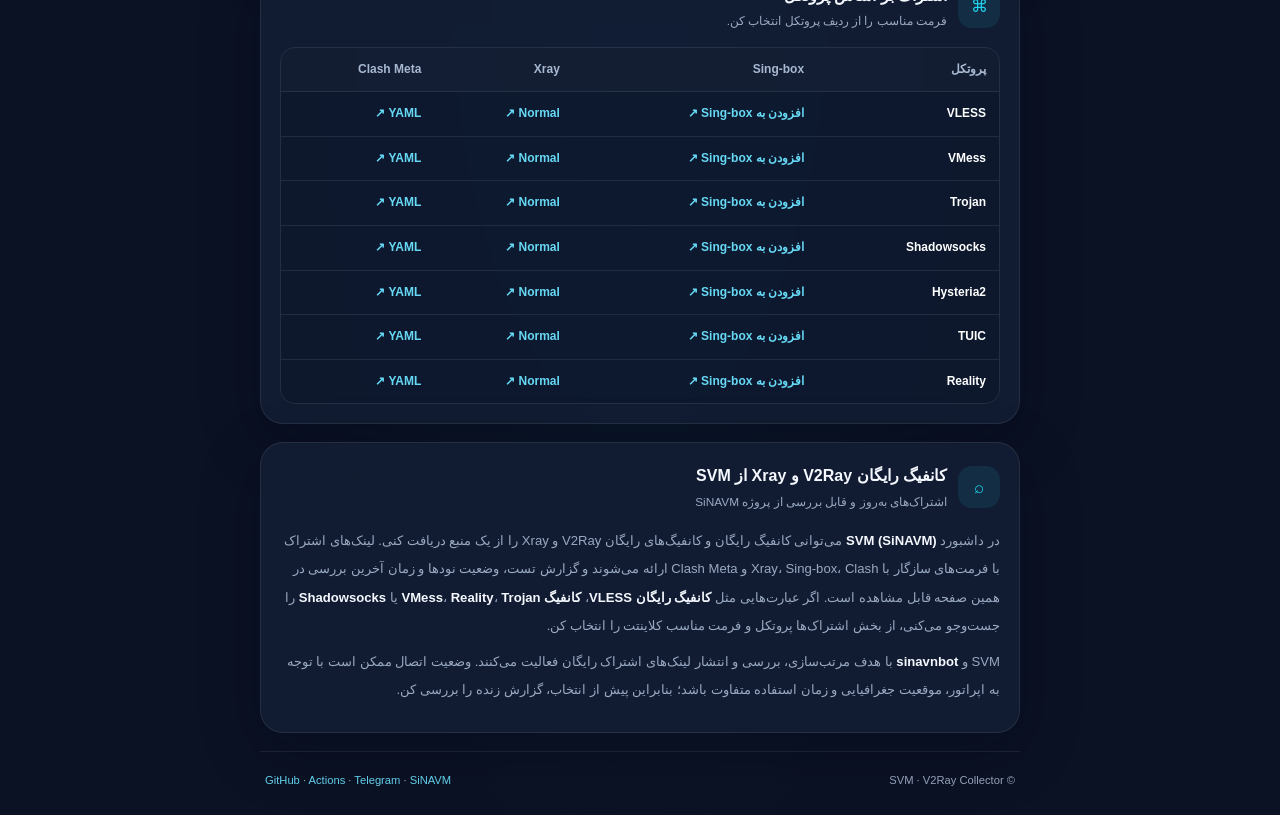
==== commit ef9d543c: "Restore Finland backup site with hamburger menu" ====
--- a/index.html
+++ b/index.html
@@ -3,132 +3,306 @@
 <head>
 <meta charset="utf-8">
 <meta name="viewport" content="width=device-width,initial-scale=1">
-<meta name="theme-color" content="#247EFD">
-<meta name="description" content="داشبورد زنده SVM برای دریافت اشتراک‌های رایگان V2Ray و Xray، مشاهده گزارش تست، انتخاب فرمت کلاینت و دریافت لینک‌های به‌روز.">
-<meta name="robots" content="index,follow,max-image-preview:large">
+<meta name="theme-color" content="#0b1224">
+<meta name="description" content="دریافت کانفیگ رایگان V2Ray و Xray از SVM و SiNAVM؛ اشتراک‌های رایگان و به‌روز VLESS، VMess، Reality، Trojan و Shadowsocks با تست زنده و لینک مستقیم برای کلاینت‌ها.">
+<meta name="robots" content="index,follow,max-image-preview:large,max-snippet:-1,max-video-preview:-1">
 <meta name="author" content="SiNAVM">
 <meta name="application-name" content="SVM">
 <link rel="canonical" href="https://sinavm.github.io/SVM/">
+<link rel="sitemap" type="application/xml" href="https://sinavm.github.io/SVM/sitemap.xml">
+<link rel="alternate" hreflang="fa" href="https://sinavm.github.io/SVM/">
 <link rel="icon" type="image/svg+xml" href="https://sinavm.github.io/SVM/SEO_Logo.svg">
-<link rel="preconnect" href="https://raw.githubusercontent.com">
-<link rel="stylesheet" href="docs/styles.css?v=20261107-visual-1">
+<link rel="shortcut icon" href="https://sinavm.github.io/SVM/SEO_Logo.svg">
 <meta property="og:type" content="website">
 <meta property="og:locale" content="fa_IR">
 <meta property="og:site_name" content="SVM | SiNAVM">
 <meta property="og:url" content="https://sinavm.github.io/SVM/">
-<meta property="og:title" content="SiNAVM | Live V2Ray and Xray Subscriptions">
-<meta property="og:description" content="اشتراک‌های به‌روز، گزارش تست و خروجی چندکلاینتی پروژه SVM.">
-<meta property="og:image" content="https://sinavm.github.io/SVM/docs/hero.svg">
-<meta property="og:image:alt" content="SVM V2Ray Collector">
-<meta name="twitter:card" content="summary_large_image">
-<meta name="twitter:title" content="SiNAVM | V2Ray Collector">
-<meta name="twitter:description" content="Live subscriptions, client formats and test reports.">
-<meta name="twitter:image" content="https://sinavm.github.io/SVM/docs/hero.svg">
-<script type="application/ld+json">{"@context":"https://schema.org","@graph":[{"@type":"Organization","@id":"https://sinavm.github.io/SVM/#organization","name":"SiNAVM","alternateName":"SVM","url":"https://sinavm.github.io/SVM/","logo":"https://sinavm.github.io/SVM/SEO_Logo.svg","sameAs":["https://github.com/sinavm/SVM","https://t.me/sinavm"]},{"@type":"WebSite","@id":"https://sinavm.github.io/SVM/#website","url":"https://sinavm.github.io/SVM/","name":"SiNAVM","inLanguage":"fa-IR","publisher":{"@id":"https://sinavm.github.io/SVM/#organization"}},{"@type":"WebPage","@id":"https://sinavm.github.io/SVM/#webpage","url":"https://sinavm.github.io/SVM/","name":"SVM | داشبورد زنده اشتراک‌های V2Ray و Xray","inLanguage":"fa-IR","isPartOf":{"@id":"https://sinavm.github.io/SVM/#website"}}]}</script>
-<title>SiNAVM | Live V2Ray and Xray Subscriptions</title>
+<meta property="og:title" content="SVM | کانفیگ رایگان V2Ray و Xray">
+<meta property="og:description" content="کانفیگ‌های رایگان و به‌روز V2Ray و Xray از SiNAVM؛ لینک اشتراک مستقیم، تست زنده و پشتیبانی از کلاینت‌های محبوب.">
+<meta property="og:image" content="https://sinavm.github.io/SVM/SEO_Logo.svg">
+<meta property="og:image:alt" content="لوگوی SVM و SiNAVM">
+<meta name="twitter:card" content="summary">
+<meta name="twitter:title" content="SVM | کانفیگ رایگان V2Ray و Xray">
+<meta name="twitter:description" content="کانفیگ‌های رایگان V2Ray و Xray، اشتراک‌های به‌روز و لینک مستقیم از SiNAVM.">
+<meta name="twitter:image" content="https://sinavm.github.io/SVM/SEO_Logo.svg">
+<script type="application/ld+json">
+{"@context":"https://schema.org","@graph":[{"@type":"Organization","@id":"https://sinavm.github.io/SVM/#organization","name":"SiNAVM","alternateName":["SVM","sinavnbot"],"url":"https://sinavm.github.io/SVM/","logo":{"@type":"ImageObject","url":"https://sinavm.github.io/SVM/SEO_Logo.svg","width":512,"height":512},"sameAs":["https://github.com/sinavm/SVM","https://t.me/sinavm"]},{"@type":"WebSite","@id":"https://sinavm.github.io/SVM/#website","url":"https://sinavm.github.io/SVM/","name":"SVM","alternateName":["SiNAVM","sinavnbot"],"inLanguage":"fa-IR","publisher":{"@id":"https://sinavm.github.io/SVM/#organization"}},{"@type":"WebPage","@id":"https://sinavm.github.io/SVM/#webpage","url":"https://sinavm.github.io/SVM/","name":"SVM | کانفیگ رایگان V2Ray و Xray","description":"دریافت کانفیگ رایگان V2Ray و Xray از SVM و SiNAVM؛ اشتراک‌های به‌روز با تست زنده و لینک مستقیم.","inLanguage":"fa-IR","isPartOf":{"@id":"https://sinavm.github.io/SVM/#website"},"about":{"@id":"https://sinavm.github.io/SVM/#organization"},"primaryImageOfPage":{"@type":"ImageObject","url":"https://sinavm.github.io/SVM/SEO_Logo.svg"}}]}
+</script>
+<title>SVM | کانفیگ رایگان V2Ray و Xray – اشتراک‌های به‌روز | SiNAVM</title>
+<style>
+:root{color-scheme:dark;--bg:#0b1224;--panel:rgba(20,31,54,.78);--panel-solid:#111e35;--line:rgba(255,255,255,.085);--muted:#9aa9c2;--text:#f5f8ff;--blue:#60a5fa;--cyan:#22d3ee;--green:#34d399;--purple:#a78bfa;--amber:#fbbf24;--red:#fb7185;--shadow:0 18px 60px rgba(2,6,23,.3)}
+*{box-sizing:border-box;-webkit-tap-highlight-color:transparent}
+html{scroll-behavior:smooth;scroll-padding-top:86px}
+body{margin:0;min-height:100vh;background:radial-gradient(ellipse at 8% 0%,rgba(59,130,246,.2),transparent 38%),radial-gradient(ellipse at 95% 14%,rgba(139,92,246,.13),transparent 34%),radial-gradient(ellipse at 50% 65%,rgba(8,145,178,.07),transparent 42%),var(--bg);color:var(--text);font-family:Vazirmatn,Tahoma,sans-serif;line-height:1.8}
+a{color:inherit;text-decoration:none}
+button{font:inherit}
+.shell{width:min(100% - 28px,760px);margin:auto}
+.top{height:66px;position:sticky;top:0;z-index:10;display:flex;align-items:center;justify-content:space-between;gap:12px;background:rgba(11,18,36,.78);backdrop-filter:blur(18px);border-bottom:1px solid var(--line)}
+.top-inner{width:min(100% - 28px,760px);margin:auto;display:flex;align-items:center;justify-content:space-between;gap:12px;min-width:0}
+.brand{display:flex;align-items:center;gap:11px;min-width:0}
+.brand img{width:42px;height:42px;object-fit:cover;border-radius:14px;border:1px solid var(--line);box-shadow:0 7px 24px rgba(37,99,235,.2)}
+.brand strong{display:block;font-size:1rem;letter-spacing:.07em;line-height:1.35}
+.brand small{display:block;color:var(--muted);font-size:.7rem}
+.nav{display:flex;gap:7px;align-items:center;flex-wrap:nowrap;min-width:0}
+.nav a,.nav a:link,.nav a:visited,.nav a:hover,.nav a:active{display:inline-flex;align-items:center;justify-content:center;white-space:nowrap;min-height:36px;border:1px solid rgba(148,163,184,.22);border-radius:999px;padding:6px 11px;color:#dbeafe;font-size:.75rem;font-weight:700;line-height:1.5;background:rgba(30,41,59,.72);text-decoration:none!important;text-decoration-line:none!important;text-decoration-thickness:0!important;text-underline-offset:0!important;box-shadow:none;transition:background .2s,border-color .2s,color .2s}
+.nav a:hover{border-color:rgba(96,165,250,.65);color:#fff;background:rgba(59,130,246,.16)}
+.nav a:focus-visible{outline:2px solid var(--blue);outline-offset:3px}
+.nav a::before,.nav a::after{content:none!important;display:none!important}
+.nav a span{ text-decoration:none!important }
+.nav-live-dot{display:inline-block;width:7px;height:7px;margin-left:7px;vertical-align:middle;border-radius:50%;background:var(--green);box-shadow:0 0 0 4px rgba(52,211,153,.13),0 0 10px rgba(52,211,153,.55)}
+main{display:grid;gap:18px;margin:28px auto 54px}
+.hero{text-align:center;padding:15px 12px 8px}
+.hero-logo{width:76px;height:76px;border-radius:23px;object-fit:cover;border:1px solid var(--line);box-shadow:0 12px 42px rgba(37,99,235,.22)}
+.eyebrow{display:flex;justify-content:center;align-items:center;gap:9px;color:#67e8f9;font-size:.8rem;font-weight:800;margin:14px 0 5px}
+.pulse{width:8px;height:8px;border-radius:50%;background:var(--green);box-shadow:0 0 0 5px rgba(52,211,153,.12)}
+h1{font-size:clamp(1.8rem,6vw,2.65rem);line-height:1.45;margin:0;font-weight:900;letter-spacing:-.7px}
+.hero h1 span{color:var(--cyan)}
+.hero p{color:var(--muted);line-height:2;margin:8px auto 0;max-width:590px;font-size:.91rem}
+.hero-actions{display:flex;justify-content:center;gap:9px;flex-wrap:wrap;margin-top:18px}
+.btn{border:0;border-radius:13px;padding:10px 15px;display:inline-flex;align-items:center;justify-content:center;gap:8px;font:800 .8rem Vazirmatn,sans-serif;cursor:pointer;transition:transform .2s,border-color .2s,filter .2s}
+.btn:hover{transform:translateY(-2px);filter:brightness(1.08)}
+.btn-primary{background:linear-gradient(120deg,#2563eb,#0891b2);color:#fff;box-shadow:0 8px 24px rgba(8,145,178,.2)}
+.btn-ghost{background:#ffffff09;border:1px solid var(--line);color:#dceaff}
+.panel{background:var(--panel);border:1px solid var(--line);border-radius:23px;padding:19px;box-shadow:var(--shadow);backdrop-filter:blur(14px)}
+.section-head{display:flex;align-items:center;gap:11px;margin-bottom:15px}
+.section-icon{width:42px;height:42px;flex:0 0 42px;border-radius:14px;display:grid;place-items:center;background:#22d3ee18;color:var(--cyan);font-size:1.08rem}
+.section-head h2{font-size:1rem;margin:0;font-weight:900}
+.section-head p{font-size:.74rem;color:var(--muted);margin:1px 0 0;line-height:1.7}
+.head-copy{min-width:0;flex:1}
+.head-link{font-size:.73rem;color:#67d9f5;white-space:nowrap}
+.stats{display:grid;grid-template-columns:repeat(2,minmax(0,1fr));gap:10px}
+.stat{position:relative;overflow:hidden;border:1px solid var(--line);background:linear-gradient(145deg,rgba(255,255,255,.055),rgba(255,255,255,.018));border-radius:17px;padding:14px;min-width:0}
+.stat:after{content:"";position:absolute;width:90px;height:90px;left:-38px;bottom:-48px;border-radius:50%;background:var(--glow,rgba(96,165,250,.13));filter:blur(2px)}
+.stat-label{display:flex;align-items:center;justify-content:space-between;gap:8px;color:var(--muted);font-size:.73rem}
+.stat-symbol{width:29px;height:29px;border-radius:10px;display:grid;place-items:center;background:var(--symbol-bg,#60a5fa18);color:var(--symbol,#93c5fd);font-size:.9rem}
+.stat strong{display:block;font-size:1.85rem;line-height:1.4;margin-top:7px;font-weight:900;font-variant-numeric:tabular-nums}
+.stat small{color:var(--muted);font-size:.68rem}
+.stat.blue{--symbol:#93c5fd;--symbol-bg:#60a5fa1c;--glow:#60a5fa18}.stat.green{--symbol:#6ee7b7;--symbol-bg:#34d3991c;--glow:#34d39918}.stat.amber{--symbol:#fcd34d;--symbol-bg:#fbbf241c;--glow:#fbbf2418}.stat.purple{--symbol:#c4b5fd;--symbol-bg:#a78bfa1c;--glow:#a78bfa18}
+.stat.blue strong{color:#93c5fd}.stat.green strong{color:#6ee7b7}.stat.amber strong{color:#fcd34d}.stat.purple strong{color:#c4b5fd}
+.statusline{display:flex;align-items:center;justify-content:space-between;gap:10px;flex-wrap:wrap;margin-top:12px;padding:11px 13px;border-radius:14px;background:#00000020;border:1px solid var(--line);font-size:.72rem;color:var(--muted)}
+.health{display:inline-flex;align-items:center;gap:8px}
+.health-dot{width:8px;height:8px;border-radius:50%;background:var(--amber);box-shadow:0 0 0 4px #fbbf2418}
+.health.ok .health-dot{background:var(--green);box-shadow:0 0 0 4px #34d39918}
+.health.bad .health-dot{background:var(--red);box-shadow:0 0 0 4px #fb718518}
+.statusline strong{color:var(--text)}
+.refresh{border:0;background:transparent;color:#67d9f5;font:700 .72rem Vazirmatn,sans-serif;cursor:pointer;padding:0}
+.refresh:disabled{opacity:.5;cursor:wait}
+.type-row{display:flex;gap:7px;flex-wrap:wrap;margin-top:11px}
+.type-chip{padding:5px 10px;border-radius:999px;border:1px solid var(--line);background:#ffffff06;color:#cbd8eb;font-size:.69rem}
+.type-chip b{color:#fff;margin-right:4px}
+.subscription-list{display:grid;gap:11px}
+.subscription{position:relative;overflow:hidden;border:1px solid var(--line);background:linear-gradient(145deg,#ffffff09,#ffffff03);border-radius:18px;padding:15px}
+.subscription.featured{border-color:#34d39955;background:linear-gradient(135deg,#0e3a3b70,#14213b 62%,#172642);box-shadow:0 12px 34px #10b98112}
+.subscription.featured:before{content:"";position:absolute;width:150px;height:150px;left:-65px;top:-95px;border-radius:50%;background:#34d39912}
+.sub-top{display:flex;align-items:center;gap:11px;position:relative}
+.sub-icon{width:43px;height:43px;flex:0 0 43px;border-radius:14px;display:grid;place-items:center;background:#60a5fa1b;color:#93c5fd;font-size:1.15rem}
+.featured .sub-icon{background:#34d39920;color:#6ee7b7}
+.sub-info{flex:1;min-width:0}
+.sub-info h3{font-size:.91rem;margin:0;font-weight:900}
+.sub-info p{font-size:.71rem;color:var(--muted);margin:2px 0 0;line-height:1.8}
+.tag{font-size:.63rem;color:#86efac;background:#10b9811a;border:1px solid #10b98135;padding:4px 8px;border-radius:30px;white-space:nowrap}
+.sub-actions{display:grid;grid-template-columns:1fr 1fr 1fr;gap:8px;margin-top:13px;position:relative}
+.sub-actions .btn{padding:9px 7px;font-size:.7rem;border:1px solid var(--line);background:#ffffff08;color:#dbeafe}
+.sub-actions .btn.main-action{background:linear-gradient(110deg,#2563eb,#0891b2);border:0;color:#fff}
+.sub-actions .btn:hover{border-color:#60a5fa77}
+.format-grid{display:grid;grid-template-columns:1fr 1fr;gap:9px}
+.format{display:flex;align-items:center;gap:10px;min-width:0;padding:11px;border:1px solid var(--line);border-radius:15px;background:#ffffff05;transition:.2s}
+.format:hover{border-color:#22d3ee55;background:#22d3ee09}
+.format-icon{width:34px;height:34px;flex:0 0 34px;border-radius:11px;display:grid;place-items:center;background:#60a5fa18;color:#93c5fd;font-size:.75rem;font-weight:900}
+.format-info{min-width:0;flex:1}
+.format strong{display:block;font-size:.77rem}
+.format small{display:block;color:var(--muted);font-size:.64rem;overflow:hidden;text-overflow:ellipsis;white-space:nowrap}
+.format a{font-size:.68rem;color:#67d9f5;font-weight:800;white-space:nowrap}
+.table-wrap{overflow:auto;border:1px solid var(--line);border-radius:15px}
+table{width:100%;border-collapse:collapse;min-width:540px;background:#08162966}
+th,td{text-align:right;padding:11px 13px;border-bottom:1px solid var(--line);font-size:.75rem;white-space:nowrap}
+th{color:#a8b9d2;background:#ffffff06;font-weight:800}
+td{color:#dce9f8}
+td a{color:#67d9f5;font-weight:700}
+tbody tr:last-child td{border-bottom:0}
+tbody tr:hover{background:#ffffff05}
+.protocol{font-weight:900;color:#fff}
+footer{padding:18px 5px 25px;border-top:1px solid var(--line);display:flex;justify-content:space-between;align-items:center;gap:12px;flex-wrap:wrap;color:var(--muted);font-size:.7rem}
+footer a{color:#67d9f5}
+.toast{position:fixed;bottom:20px;left:50%;transform:translate(-50%,18px);opacity:0;pointer-events:none;background:#059669;color:#fff;padding:10px 16px;border-radius:12px;font-size:.76rem;font-weight:800;transition:.25s;z-index:30;box-shadow:0 8px 30px #0007;white-space:nowrap}
+.toast.show{opacity:1;transform:translate(-50%,0)}
+@media(min-width:620px){.stats{grid-template-columns:repeat(4,minmax(0,1fr))}.stat{padding:15px}.subscription-list{grid-template-columns:1fr 1fr}.subscription.featured{grid-column:1/-1}}
+@media(max-width:620px){.shell{width:min(100% - 20px,760px)}.top{height:auto;min-height:0}.top-inner{width:calc(100% - 20px);padding:9px 0 10px;display:grid;grid-template-columns:minmax(0,1fr);gap:9px}.brand{justify-self:center}.brand img{width:37px;height:37px}.brand small{font-size:.63rem}.nav{width:100%;display:grid;grid-template-columns:repeat(4,minmax(0,1fr));gap:6px}.nav a{min-width:0;font-size:clamp(.58rem,2.6vw,.7rem);padding:7px 3px;line-height:1.5;text-align:center}.nav-live-dot{width:6px;height:6px;margin-left:4px;flex:0 0 6px}main{margin-top:18px;gap:14px}.hero{padding:10px 5px 5px}.hero-logo{width:67px;height:67px;border-radius:20px}.hero p{font-size:.82rem}.hero-actions{margin-top:14px}.btn{font-size:.73rem;padding:9px 12px}.panel{padding:14px;border-radius:19px}.section-head{margin-bottom:12px}.section-icon{width:38px;height:38px;flex-basis:38px}.section-head h2{font-size:.92rem}.section-head p{font-size:.68rem}.stat{padding:11px}.stat strong{font-size:1.55rem}.stat-label{font-size:.66rem}.stat small{font-size:.61rem}.sub-actions{gap:6px}.sub-actions .btn{font-size:.64rem}.format{padding:9px}.format-icon{width:30px;height:30px;flex-basis:30px}.format strong{font-size:.72rem}.format a{font-size:.63rem}}
+@media(max-width:350px){.nav{gap:4px}.nav a{font-size:.57rem;padding:7px 1px}.nav-live-dot{margin-left:3px}.sub-actions{grid-template-columns:1fr 1fr}.sub-actions .btn:last-child{grid-column:1/-1}.format-grid{grid-template-columns:1fr}}
+.seo-copy{color:var(--muted);font-size:.82rem;line-height:2.15;margin:8px 0}.seo-copy strong{color:var(--text)}
+
+.mobile-menu{display:none;position:relative;direction:rtl}.mobile-menu summary{list-style:none;cursor:pointer;width:42px;height:42px;display:grid;place-items:center;border:1px solid var(--line);border-radius:12px;background:rgba(255,255,255,.06);color:var(--text);font-size:1.35rem}.mobile-menu summary::-webkit-details-marker{display:none}.mobile-menu nav{position:absolute;right:0;top:calc(100% + 9px);min-width:190px;padding:8px;display:grid;gap:5px;background:#101b31;border:1px solid var(--line);border-radius:14px;box-shadow:0 16px 38px #0008;z-index:20}.mobile-menu nav a{display:block;padding:10px 12px;border-radius:9px;color:var(--text);text-decoration:none;font-size:.84rem}.mobile-menu nav a:hover{background:rgba(255,255,255,.08)}
+@media(max-width:620px){.nav{display:none!important}.mobile-menu{display:block;flex:0 0 auto}}
+</style>
 </head>
 <body>
-<a class="skip" href="#main">Skip to content</a>
-<div class="site-top" id="top">
-<div class="atmosphere" aria-hidden="true"><div class="glow glow-a"></div><div class="glow glow-b"></div><div class="mesh"></div></div>
-<div class="shell">
-<header class="topbar">
-<a class="identity" href="#top" aria-label="SiNAVM home">
-<span class="identity-icon"><img src="https://sinavm.github.io/SVM/SEO_Logo.svg" width="44" height="44" alt="" decoding="async"></span>
-<span class="identity-copy"><strong>SiNAVM</strong><small>SINAVM · V2RAY COLLECTOR</small></span>
+<div class="top">
+<div class="top-inner">
+<a class="brand" href="https://github.com/sinavm/SVM" aria-label="مخزن SVM در گیت‌هاب">
+<img src="https://sinavm.github.io/SVM/SEO_Logo.svg" alt="لوگوی SVM و SiNAVM؛ پروژه کانفیگ رایگان V2Ray و Xray">
+<span><strong>SVM</strong><small>V2Ray Collector</small></span>
 </a>
-<nav class="primary-nav" aria-label="Primary navigation">
-<a href="#live">Live Status</a><a href="#subscriptions">Subscriptions</a><a href="#formats">Clients</a><a href="#protocols">Protocols</a><a href="#support">Support</a>
+<nav class="nav" aria-label="ناوبری اصلی">
+<a href="#live"><span class="nav-live-dot" aria-hidden="true"></span>وضعیت زنده</a>
+<a href="#subscriptions">اشتراک‌ها</a>
+<a href="https://github.com/sinavm/SVM">GitHub ↗</a>
+<a href="https://t.me/sinavm" target="_blank" rel="noopener noreferrer">تلگرام ↗</a>
 </nav>
-<div class="nav-tools">
-<a class="nav-telegram" href="https://t.me/sinavm" target="_blank" rel="noopener noreferrer">Telegram ↗</a>
-<a class="nav-git" href="https://github.com/sinavm/SVM" target="_blank" rel="noopener noreferrer">GitHub ↗</a>
-</div>
-<details class="mobile-menu"><summary aria-label="Open menu">☰</summary><nav aria-label="Mobile navigation"><a href="#live">Live Status</a><a href="#subscriptions">Subscriptions</a><a href="#formats">Clients</a><a href="#protocols">Protocols</a><a href="#support">Support</a><a href="https://t.me/sinavm">Telegram ↗</a><a href="https://github.com/sinavm/SVM">GitHub ↗</a></nav></details>
+<details class="mobile-menu"><summary aria-label="Open menu">☰</summary><nav aria-label="Mobile navigation"><a href="#live">وضعیت زنده</a><a href="#subscriptions">اشتراک‌ها</a><a href="https://github.com/sinavm/SVM">GitHub ↗</a><a href="https://t.me/sinavm" target="_blank" rel="noopener noreferrer">تلگرام ↗</a></nav></details>
+</div>
+</div>
+<main class="shell">
+<header class="hero">
+<img class="hero-logo" src="https://sinavm.github.io/SVM/SEO_Logo.svg" alt="لوگوی SVM و SiNAVM برای کانفیگ رایگان V2Ray و Xray">
+<div class="eyebrow"><span class="pulse"></span> داشبورد زنده اشتراک‌های SVM</div>
+<h1>اتصال بهتر،<br><span>انتخاب ساده‌تر.</span></h1>
+<p>اشتراک‌های به‌روز V2Ray و Xray را در یک نگاه بررسی کن. وضعیت آخرین تست را ببین و لینک مناسب کلاینتت را مستقیم و بی‌دردسر بردار.</p>
+<div class="hero-actions">
+<a class="btn btn-primary" href="#subscriptions">دریافت اشتراک‌ها <span>←</span></a>
+<a class="btn btn-ghost" href="https://github.com/sinavm/SVM">مشاهده مخزن ↗</a>
+</div>
 </header>
-<section class="hero" aria-labelledby="hero-title">
-<div class="hero-text">
-<span class="eyebrow-pill"><i class="live-dot" aria-hidden="true"></i> SiNAVM · LIVE SUBSCRIPTIONS</span>
-<h1 id="hero-title"><span>اتصال بهتر،</span><span class="sheen">انتخاب هوشمندتر.</span></h1>
-<p class="hero-desc">اشتراک‌های به‌روز V2Ray و Xray را یک‌جا بررسی کن. وضعیت آخرین تست را ببین و لینک مناسب کلاینتت را مستقیم دریافت کن.</p>
-<div class="hero-actions"><a class="btn btn-white" href="#subscriptions">Browse Subscriptions <span aria-hidden="true">↓</span></a><a class="btn btn-ghost" href="https://t.me/sinavm" target="_blank" rel="noopener noreferrer">Join Telegram ↗</a></div>
-<p class="hero-note"><i aria-hidden="true"></i> گردآوری · اعتبارسنجی · مرتب‌سازی · انتشار</p>
-</div>
-<div class="hero-visual" aria-label="نمای گرافیکی سامانه SVM">
-<div class="orbit orbit-a" aria-hidden="true"></div><div class="orbit orbit-b" aria-hidden="true"></div>
-<ul class="proto-orbit" aria-hidden="true"><li style="--i:0">VLESS</li><li style="--i:1">REALITY</li><li style="--i:2">VMESS</li><li style="--i:3">TROJAN</li><li style="--i:4">SHADOWSOCKS</li><li style="--i:5">HYSTERIA2</li></ul>
-<div class="brand-stage"><strong>SiNAVM</strong><small>COLLECT · VALIDATE · PUBLISH</small></div>
-<div class="float-note"><span class="tick">✓</span><span><strong>Live pipeline</strong><small>Automated validation</small></span></div>
-<div class="probe-card"><span><b>●</b> SVM / LIVE STATUS</span><span>COLLECT → VALIDATE</span><span class="ok">PUBLISH → READY ✓</span></div>
-</div>
-</section>
-<div class="hero-rail" aria-hidden="true"><span>OPEN SOURCE / SINAVM</span><span class="rail-signal"><i></i><i></i><i></i><i></i><i></i><i></i><i></i><i></i></span><span>V2RAY NETWORK / SVM</span></div>
-</div>
-</div>
-<main class="shell" id="main">
-<section class="overview" id="live" aria-labelledby="live-title">
-<div class="caption-row"><h2 class="caption" id="live-title"><span class="diamond"></span>گزارش زنده و وضعیت آخرین تست</h2><span class="runner">SOURCE · reports/test.json</span></div>
-<div class="stats-grid">
-<article class="stat stat-primary"><span class="stat-k">کانفیگ بررسی‌شده</span><strong id="input">—</strong><span class="stat-foot">کل ورودی‌های تست</span></article>
-<article class="stat"><span class="stat-k">نود سالم</span><strong id="kept">—</strong><span class="stat-foot">پس از اعتبارسنجی پروتکل</span></article>
-<article class="stat"><span class="stat-k">TCP در دسترس</span><strong id="tcp">—</strong><span class="stat-foot">پاسخ‌گویی در سطح TCP</span></article>
-<article class="stat"><span class="stat-k">تبدیل موفق</span><strong id="converted">—</strong><span class="stat-foot">خروجی‌های تبدیل‌شده</span></article>
-</div>
-<div class="fresh-bar"><div class="fresh-status" id="health" data-state="loading" role="status" aria-live="polite"><i class="fresh-dot"></i><span id="health-text">در حال دریافت گزارش…</span></div><div class="fresh-right"><span id="tested-at">آخرین تست: —</span><button class="refresh-btn" id="refresh" type="button">Refresh ↻</button></div></div>
+<section class="panel" id="live">
+<div class="section-head">
+<div class="section-icon">◉</div>
+<div class="head-copy"><h2>وضعیت آخرین بررسی</h2><p>آمار مستقیماً از گزارش آخرین اجرای تست خوانده می‌شود.</p></div>
+<a class="head-link" href="https://raw.githubusercontent.com/sinavm/SVM/main/reports/test.json">گزارش کامل ↗</a>
+</div>
+<div class="stats">
+<article class="stat blue"><div class="stat-label"><span>کانفیگ بررسی‌شده</span><span class="stat-symbol">◎</span></div><strong id="input">—</strong><small>تعداد ورودی تست</small></article>
+<article class="stat green"><div class="stat-label"><span>نود سالم</span><span class="stat-symbol">✓</span></div><strong id="kept">—</strong><small>پس از بررسی پروتکل</small></article>
+<article class="stat amber"><div class="stat-label"><span>TCP در دسترس</span><span class="stat-symbol">↗</span></div><strong id="tcp">—</strong><small>پاسخ‌گویی در سطح TCP</small></article>
+<article class="stat purple"><div class="stat-label"><span>تبدیل موفق</span><span class="stat-symbol">⇄</span></div><strong id="converted">—</strong><small>خروجی تبدیل‌شده</small></article>
+</div>
+<div class="statusline">
+<span class="health" id="health"><i class="health-dot"></i><strong>در حال دریافت وضعیت…</strong></span>
+<span id="tested-at">آخرین تست: —</span>
+<button class="refresh" id="refresh" type="button">به‌روزرسانی ↻</button>
+</div>
 <div class="type-row" id="types" aria-label="توزیع نودهای سالم"><span class="type-chip">در انتظار گزارش…</span></div>
 </section>
-<section class="hub" id="subscriptions" aria-labelledby="subscriptions-title">
-<div class="section-head"><div><div class="overline"><span class="overline-line"></span>SUBSCRIPTION HUB</div><h2 id="subscriptions-title">انتخاب اشتراک</h2><p>لینک مناسب را انتخاب کن، در کلاینت وارد کن و متصل شو.</p></div><span class="head-aside">RAW LINKS · AUTO UPDATED</span></div>
+<section class="panel" id="subscriptions">
+<div class="section-head">
+<div class="section-icon">⇩</div>
+<div class="head-copy"><h2>انتخاب اشتراک</h2><p>یک لینک آماده انتخاب کن و در کلاینتت وارد کن.</p></div>
+</div>
 <div class="subscription-list">
-<article class="subscription featured"><div class="sub-top"><span class="sub-icon">⚡</span><div class="sub-info"><h3>لایت سریع</h3><p>فهرست سبک‌تر برای اتصال سریع و استفاده روزمره</p></div><span class="tag">پیشنهاد شروع</span></div><div class="sub-actions"><a class="btn btn-blue" href="https://raw.githubusercontent.com/sinavm/SVM/main/lite/subscriptions/xray/normal/alive-fast">Get Subscription ↗</a><button class="btn secondary copy" data-copy="https://raw.githubusercontent.com/sinavm/SVM/main/lite/subscriptions/xray/normal/alive-fast" type="button">Copy Link</button><button class="btn secondary qr" data-qr="https://raw.githubusercontent.com/sinavm/SVM/main/lite/subscriptions/xray/normal/alive-fast" type="button">QR Code</button></div></article>
-<article class="subscription"><div class="sub-top"><span class="sub-icon">◈</span><div class="sub-info"><h3>لایت پایدار</h3><p>فهرست جمع‌وجور با اولویت پایداری</p></div></div><div class="sub-actions"><a class="btn btn-blue" href="https://raw.githubusercontent.com/sinavm/SVM/main/lite/subscriptions/xray/normal/alive-stable">Get Subscription ↗</a><button class="btn secondary copy" data-copy="https://raw.githubusercontent.com/sinavm/SVM/main/lite/subscriptions/xray/normal/alive-stable" type="button">Copy Link</button><button class="btn secondary qr" data-qr="https://raw.githubusercontent.com/sinavm/SVM/main/lite/subscriptions/xray/normal/alive-stable" type="button">QR Code</button></div></article>
-<article class="subscription"><div class="sub-top"><span class="sub-icon">◇</span><div class="sub-info"><h3>اشتراک کامل</h3><p>تنوع کامل نودها برای انتخاب و فیلتر در کلاینت</p></div></div><div class="sub-actions"><a class="btn btn-blue" href="https://raw.githubusercontent.com/sinavm/SVM/main/subscriptions/xray/normal/mix">Get Subscription ↗</a><button class="btn secondary copy" data-copy="https://raw.githubusercontent.com/sinavm/SVM/main/subscriptions/xray/normal/mix" type="button">Copy Link</button><button class="btn secondary qr" data-qr="https://raw.githubusercontent.com/sinavm/SVM/main/subscriptions/xray/normal/mix" type="button">QR Code</button></div></article>
-</div>
-</section>
-<section id="formats" aria-labelledby="formats-title">
-<div class="section-head"><div><div class="overline"><span class="overline-line"></span>CLIENT FORMATS</div><h2 id="formats-title">خروجی برای کلاینت‌های مختلف</h2><p>فرمت‌های مستقیم و آماده استفاده در برنامه‌های سازگار.</p></div></div>
+<article class="subscription featured">
+<div class="sub-top"><div class="sub-icon">⚡</div><div class="sub-info"><h3>لایت سریع</h3><p>فهرست سبک‌تر برای اتصال سریع و استفاده روزمره</p></div><span class="tag">پیشنهاد شروع</span></div>
+<div class="sub-actions">
+<a class="btn main-action" href="https://raw.githubusercontent.com/sinavm/SVM/main/lite/subscriptions/xray/normal/alive-fast">دریافت اشتراک</a>
+<button class="btn copy" data-copy="https://raw.githubusercontent.com/sinavm/SVM/main/lite/subscriptions/xray/normal/alive-fast" type="button">کپی لینک</button>
+</div>
+</article>
+<article class="subscription">
+<div class="sub-top"><div class="sub-icon">◈</div><div class="sub-info"><h3>لایت پایدار</h3><p>فهرست جمع‌وجور با اولویت نودهای پایدارتر</p></div></div>
+<div class="sub-actions">
+<a class="btn main-action" href="https://raw.githubusercontent.com/sinavm/SVM/main/lite/subscriptions/xray/normal/alive-stable">دریافت اشتراک</a>
+<button class="btn copy" data-copy="https://raw.githubusercontent.com/sinavm/SVM/main/lite/subscriptions/xray/normal/alive-stable" type="button">کپی لینک</button>
+</div>
+</article>
+<article class="subscription">
+<div class="sub-top"><div class="sub-icon">◇</div><div class="sub-info"><h3>اشتراک کامل</h3><p>بیشترین تنوع برای انتخاب و فیلتر در کلاینت</p></div></div>
+<div class="sub-actions">
+<a class="btn main-action" href="https://raw.githubusercontent.com/sinavm/SVM/main/subscriptions/xray/normal/mix">دریافت اشتراک</a>
+<button class="btn copy" data-copy="https://raw.githubusercontent.com/sinavm/SVM/main/subscriptions/xray/normal/mix" type="button">کپی لینک</button>
+</div>
+</article>
+</div>
+</section>
+<section class="panel" id="formats">
+<div class="section-head">
+<div class="section-icon">▤</div>
+<div class="head-copy"><h2>فرمت‌های آماده کلاینت</h2><p>خروجی مستقیم برای برنامه‌های مختلف</p></div>
+</div>
 <div class="format-grid">
-<div class="format"><span class="format-icon">SB</span><span class="format-info"><strong>Sing-box</strong><small>JSON profile</small></span><a href="singbox/mix.html">Open ↗</a></div>
-<div class="format"><span class="format-icon">XR</span><span class="format-info"><strong>Xray</strong><small>Normal subscription</small></span><a href="https://raw.githubusercontent.com/sinavm/SVM/main/subscriptions/xray/normal/mix">Get ↗</a></div>
-<div class="format"><span class="format-icon">64</span><span class="format-info"><strong>Xray Base64</strong><small>Encoded subscription</small></span><a href="https://raw.githubusercontent.com/sinavm/SVM/main/subscriptions/xray/base64/mix">Get ↗</a></div>
-<div class="format"><span class="format-icon">CL</span><span class="format-info"><strong>Clash</strong><small>YAML profile</small></span><a href="https://raw.githubusercontent.com/sinavm/SVM/main/subscriptions/clash/mix">Get ↗</a></div>
-<div class="format"><span class="format-icon">CM</span><span class="format-info"><strong>Clash Meta</strong><small>Meta YAML</small></span><a href="https://raw.githubusercontent.com/sinavm/SVM/main/subscriptions/meta/mix">Get ↗</a></div>
-<div class="format"><span class="format-icon">SF</span><span class="format-info"><strong>Surfboard</strong><small>Surfboard profile</small></span><a href="https://raw.githubusercontent.com/sinavm/SVM/main/subscriptions/surfboard/mix">Get ↗</a></div>
-</div>
-</section>
-<section class="data-panel" id="protocols" aria-labelledby="protocols-title">
-<div class="section-head"><div><div class="overline"><span class="overline-line"></span>PROTOCOL DIRECTORY</div><h2 id="protocols-title">اشتراک بر اساس پروتکل</h2><p>فرمت مناسب را مستقیماً از ردیف پروتکل انتخاب کن.</p></div></div>
-<div class="table-wrap"><table><thead><tr><th>پروتکل</th><th>Sing-box</th><th>Xray</th><th>Clash Meta</th></tr></thead><tbody>
-<tr><td class="protocol">VLESS</td><td><a href="singbox/vless.html">Open ↗</a></td><td><a href="https://raw.githubusercontent.com/sinavm/SVM/main/subscriptions/xray/normal/vless">Normal ↗</a></td><td><a href="https://raw.githubusercontent.com/sinavm/SVM/main/subscriptions/meta/vless">YAML ↗</a></td></tr>
-<tr><td class="protocol">VMess</td><td><a href="singbox/vmess.html">Open ↗</a></td><td><a href="https://raw.githubusercontent.com/sinavm/SVM/main/subscriptions/xray/normal/vmess">Normal ↗</a></td><td><a href="https://raw.githubusercontent.com/sinavm/SVM/main/subscriptions/meta/vmess">YAML ↗</a></td></tr>
-<tr><td class="protocol">Trojan</td><td><a href="singbox/trojan.html">Open ↗</a></td><td><a href="https://raw.githubusercontent.com/sinavm/SVM/main/subscriptions/xray/normal/trojan">Normal ↗</a></td><td><a href="https://raw.githubusercontent.com/sinavm/SVM/main/subscriptions/meta/trojan">YAML ↗</a></td></tr>
-<tr><td class="protocol">Shadowsocks</td><td><a href="singbox/ss.html">Open ↗</a></td><td><a href="https://raw.githubusercontent.com/sinavm/SVM/main/subscriptions/xray/normal/ss">Normal ↗</a></td><td><a href="https://raw.githubusercontent.com/sinavm/SVM/main/subscriptions/meta/ss">YAML ↗</a></td></tr>
-<tr><td class="protocol">Hysteria2</td><td><a href="singbox/hy2.html">Open ↗</a></td><td><a href="https://raw.githubusercontent.com/sinavm/SVM/main/subscriptions/xray/normal/hy2">Normal ↗</a></td><td><a href="https://raw.githubusercontent.com/sinavm/SVM/main/subscriptions/meta/hy2">YAML ↗</a></td></tr>
-<tr><td class="protocol">TUIC</td><td><a href="singbox/tuic.html">Open ↗</a></td><td><a href="https://raw.githubusercontent.com/sinavm/SVM/main/subscriptions/xray/normal/tuic">Normal ↗</a></td><td><a href="https://raw.githubusercontent.com/sinavm/SVM/main/subscriptions/meta/tuic">YAML ↗</a></td></tr>
-<tr><td class="protocol">Reality</td><td><a href="singbox/reality.html">Open ↗</a></td><td><a href="https://raw.githubusercontent.com/sinavm/SVM/main/subscriptions/xray/normal/reality">Normal ↗</a></td><td><a href="https://raw.githubusercontent.com/sinavm/SVM/main/subscriptions/meta/reality">YAML ↗</a></td></tr>
-</tbody></table></div><p class="section-footnote">در دسترس بودن هر خروجی به اجرای موفق آخرین چرخه تولید بستگی دارد.</p>
-</section>
-<section class="donation" id="support" aria-labelledby="support-title">
-<div class="section-head"><div><div class="overline"><span class="overline-line"></span>SUPPORT THE PROJECT</div><h2 id="support-title">حمایت از توسعه SVM</h2><p>اگر SVM برایت مفید بوده، حمایت تو به ادامه نگهداری و توسعه پروژه کمک می‌کند.</p></div></div>
-<div class="wallet-grid">
-<article class="wallet-card"><div class="wallet-head"><span class="coin">₿</span><span><strong>Bitcoin · BTC</strong><small>Bitcoin Network</small></span></div><div class="wallet-qr"><img data-wallet-qr="btc" alt="Bitcoin wallet QR" loading="lazy"></div><code class="wallet-address">bc1qa6rsvv9dl24tdu4w28rptu96jak0rtwv5qnx58</code><button class="wallet-copy" data-copy="bc1qa6rsvv9dl24tdu4w28rptu96jak0rtwv5qnx58" type="button">Copy Address</button></article>
-<article class="wallet-card"><div class="wallet-head"><span class="coin">Ξ</span><span><strong>ETH + USDT</strong><small>Ethereum · BNB Smart Chain (BEP20)</small></span></div><div class="wallet-qr"><img data-wallet-qr="evm" alt="EVM wallet QR" loading="lazy"></div><code class="wallet-address">0x570f2ea8e90fcE23F1F0286492dDB189Ad9a0E85</code><button class="wallet-copy" data-copy="0x570f2ea8e90fcE23F1F0286492dDB189Ad9a0E85" type="button">Copy Address</button></article>
-<article class="wallet-card"><div class="wallet-head"><span class="coin">TON</span><span><strong>Toncoin · TON</strong><small>TON Network</small></span></div><div class="wallet-qr"><img data-wallet-qr="ton" alt="TON wallet QR" loading="lazy"></div><code class="wallet-address">UQDvpPr7JRx696Aj9_E6mhA4nV_Z2nHMhmMybNV2ZgAy6ThY</code><button class="wallet-copy" data-copy="UQDvpPr7JRx696Aj9_E6mhA4nV_Z2nHMhmMybNV2ZgAy6ThY" type="button">Copy Address</button></article>
-</div>
-<p class="wallet-note">USDT is accepted on <strong>BNB Smart Chain (BEP20)</strong> at the EVM address above. ETH is accepted on <strong>Ethereum (ERC20)</strong>. The same EVM address is used on both networks; assets remain separate by network. BTC and TON use their own networks.</p>
-</section>
-<section id="about" aria-labelledby="about-title">
-<div class="section-head"><div><div class="overline"><span class="overline-line"></span>ABOUT SVM</div><h2 id="about-title">درباره پروژه</h2><p>چرخه خودکار گردآوری، بررسی، مرتب‌سازی و انتشار خروجی‌های چندکلاینتی.</p></div></div>
-<p class="seo-copy"><strong>SVM (SiNAVM)</strong> مجموعه‌ای از اشتراک‌های رایگان V2Ray و Xray را در قالب‌های سازگار با Xray، Sing-box، Clash، Clash Meta و Surfboard ارائه می‌کند. گزارش تست و وضعیت نودها از فایل‌های گزارش پروژه خوانده می‌شود و خروجی‌ها با چرخه خودکار به‌روزرسانی می‌شوند.</p>
-<div class="faq-list">
-<details class="faq-item"><summary>چطور از اشتراک استفاده کنم؟</summary><p>لینک موردنظر را کپی کن و در بخش Subscription کلاینت سازگار وارد کن. برای فرمت‌های دیگر از بخش کلاینت‌ها استفاده کن.</p></details>
-<details class="faq-item"><summary>آمار زنده هر چند وقت به‌روز می‌شود؟</summary><p>گزارش بر اساس آخرین فایل تست منتشرشده در مخزن خوانده می‌شود. زمان نمایش‌داده‌شده زمان ثبت همان تست است.</p></details>
-<details class="faq-item"><summary>آیا همه نودها همیشه کار می‌کنند؟</summary><p>خیر. وضعیت نودها ممکن است با زمان، اپراتور و موقعیت جغرافیایی تغییر کند. گزارش تست فقط وضعیت زمان بررسی را نشان می‌دهد.</p></details>
-</div>
-</section>
-<footer><span>© SiNAVM · V2Ray Collector</span><span><a href="https://github.com/sinavm/SVM">GitHub</a> · <a href="https://github.com/sinavm/SVM/actions">Actions</a> · <a href="https://t.me/sinavm">Telegram</a> · <a href="#top">Back to top ↑</a></span></footer>
+<div class="format"><span class="format-icon">SB</span><span class="format-info"><strong>Sing-box</strong><small>JSON profile</small></span><a href="./singbox/mix.html">افزودن به Sing-box ↗</a></div>
+<div class="format"><span class="format-icon">XR</span><span class="format-info"><strong>Xray</strong><small>Normal subscription</small></span><a href="https://raw.githubusercontent.com/sinavm/SVM/main/subscriptions/xray/normal/mix">دریافت ↗</a></div>
+<div class="format"><span class="format-icon">64</span><span class="format-info"><strong>Xray Base64</strong><small>Encoded subscription</small></span><a href="https://raw.githubusercontent.com/sinavm/SVM/main/subscriptions/xray/base64/mix">دریافت ↗</a></div>
+<div class="format"><span class="format-icon">CL</span><span class="format-info"><strong>Clash</strong><small>YAML profile</small></span><a href="https://raw.githubusercontent.com/sinavm/SVM/main/subscriptions/clash/mix">دریافت ↗</a></div>
+<div class="format"><span class="format-icon">CM</span><span class="format-info"><strong>Clash Meta</strong><small>Meta YAML</small></span><a href="https://raw.githubusercontent.com/sinavm/SVM/main/subscriptions/meta/mix">دریافت ↗</a></div>
+<div class="format"><span class="format-icon">SF</span><span class="format-info"><strong>Surfboard</strong><small>Surfboard profile</small></span><a href="https://raw.githubusercontent.com/sinavm/SVM/main/subscriptions/surfboard/mix">دریافت ↗</a></div>
+</div>
+</section>
+<section class="panel" id="protocols">
+<div class="section-head">
+<div class="section-icon">⌘</div>
+<div class="head-copy"><h2>اشتراک بر اساس پروتکل</h2><p>فرمت مناسب را از ردیف پروتکل انتخاب کن.</p></div>
+</div>
+<div class="table-wrap">
+<table>
+<thead><tr><th>پروتکل</th><th>Sing-box</th><th>Xray</th><th>Clash Meta</th></tr></thead>
+<tbody>
+<tr><td class="protocol">VLESS</td><td><a href="./singbox/vless.html">افزودن به Sing-box ↗</a></td><td><a href="https://raw.githubusercontent.com/sinavm/SVM/main/subscriptions/xray/normal/vless">Normal ↗</a></td><td><a href="https://raw.githubusercontent.com/sinavm/SVM/main/subscriptions/meta/vless">YAML ↗</a></td></tr>
+<tr><td class="protocol">VMess</td><td><a href="./singbox/vmess.html">افزودن به Sing-box ↗</a></td><td><a href="https://raw.githubusercontent.com/sinavm/SVM/main/subscriptions/xray/normal/vmess">Normal ↗</a></td><td><a href="https://raw.githubusercontent.com/sinavm/SVM/main/subscriptions/meta/vmess">YAML ↗</a></td></tr>
+<tr><td class="protocol">Trojan</td><td><a href="./singbox/trojan.html">افزودن به Sing-box ↗</a></td><td><a href="https://raw.githubusercontent.com/sinavm/SVM/main/subscriptions/xray/normal/trojan">Normal ↗</a></td><td><a href="https://raw.githubusercontent.com/sinavm/SVM/main/subscriptions/meta/trojan">YAML ↗</a></td></tr>
+<tr><td class="protocol">Shadowsocks</td><td><a href="./singbox/ss.html">افزودن به Sing-box ↗</a></td><td><a href="https://raw.githubusercontent.com/sinavm/SVM/main/subscriptions/xray/normal/ss">Normal ↗</a></td><td><a href="https://raw.githubusercontent.com/sinavm/SVM/main/subscriptions/meta/ss">YAML ↗</a></td></tr>
+<tr><td class="protocol">Hysteria2</td><td><a href="./singbox/hy2.html">افزودن به Sing-box ↗</a></td><td><a href="https://raw.githubusercontent.com/sinavm/SVM/main/subscriptions/xray/normal/hy2">Normal ↗</a></td><td><a href="https://raw.githubusercontent.com/sinavm/SVM/main/subscriptions/meta/hy2">YAML ↗</a></td></tr>
+<tr><td class="protocol">TUIC</td><td><a href="./singbox/tuic.html">افزودن به Sing-box ↗</a></td><td><a href="https://raw.githubusercontent.com/sinavm/SVM/main/subscriptions/xray/normal/tuic">Normal ↗</a></td><td><a href="https://raw.githubusercontent.com/sinavm/SVM/main/subscriptions/meta/tuic">YAML ↗</a></td></tr>
+<tr><td class="protocol">Reality</td><td><a href="./singbox/reality.html">افزودن به Sing-box ↗</a></td><td><a href="https://raw.githubusercontent.com/sinavm/SVM/main/subscriptions/xray/normal/reality">Normal ↗</a></td><td><a href="https://raw.githubusercontent.com/sinavm/SVM/main/subscriptions/meta/reality">YAML ↗</a></td></tr>
+</tbody>
+</table>
+</div>
+</section>
+
+
+<section class="panel" id="seo-content" aria-labelledby="seo-title">
+<div class="section-head">
+<div class="section-icon">⌕</div>
+<div class="head-copy"><h2 id="seo-title">کانفیگ رایگان V2Ray و Xray از SVM</h2><p>اشتراک‌های به‌روز و قابل بررسی از پروژه SiNAVM</p></div>
+</div>
+<p class="seo-copy">در داشبورد <strong>SVM (SiNAVM)</strong> می‌توانی کانفیگ رایگان و کانفیگ‌های رایگان V2Ray و Xray را از یک منبع دریافت کنی. لینک‌های اشتراک با فرمت‌های سازگار با Xray، Sing-box، Clash و Clash Meta ارائه می‌شوند و گزارش تست، وضعیت نودها و زمان آخرین بررسی در همین صفحه قابل مشاهده است. اگر عبارت‌هایی مثل <strong>کانفیگ رایگان VLESS</strong>، <strong>کانفیگ VMess</strong>، <strong>Reality</strong>، <strong>Trojan</strong> یا <strong>Shadowsocks</strong> را جست‌وجو می‌کنی، از بخش اشتراک‌ها پروتکل و فرمت مناسب کلاینتت را انتخاب کن.</p>
+<p class="seo-copy">SVM و <strong>sinavnbot</strong> با هدف مرتب‌سازی، بررسی و انتشار لینک‌های اشتراک رایگان فعالیت می‌کنند. وضعیت اتصال ممکن است با توجه به اپراتور، موقعیت جغرافیایی و زمان استفاده متفاوت باشد؛ بنابراین پیش از انتخاب، گزارش زنده را بررسی کن.</p>
+</section>
+<footer>
+<span>© SVM · V2Ray Collector</span>
+<span><a href="https://github.com/sinavm/SVM">GitHub</a> · <a href="https://github.com/sinavm/SVM/actions">Actions</a> · <a href="https://t.me/sinavm">Telegram</a> · <a href="https://sinavm.github.io/sinavm/">SiNAVM</a></span>
+</footer>
 </main>
 <div class="toast" id="toast" role="status" aria-live="polite"></div>
-<script src="docs/app.js?v=20261107-visual-1" defer></script>
+<script>
+const reportUrl='https://raw.githubusercontent.com/sinavm/SVM/main/reports/test.json';
+const numberFormat=new Intl.NumberFormat('fa-IR');
+const byId=id=>document.getElementById(id);
+const put=(id,value)=>{const el=byId(id);if(el)el.textContent=value===undefined||value===null?'—':numberFormat.format(value)};
+function showToast(message){const toast=byId('toast');toast.textContent=message;toast.classList.add('show');window.setTimeout(()=>toast.classList.remove('show'),2200)}
+async function loadReport(){
+const refresh=byId('refresh');
+refresh.disabled=true;
+refresh.textContent='در حال دریافت…';
+try{
+const response=await fetch(reportUrl,{cache:'no-store'});
+if(!response.ok)throw new Error('report unavailable');
+const data=await response.json();
+put('input',data.input);
+put('kept',data.kept);
+put('tcp',data.tcp_alive);
+put('converted',data.converted);
+const date=data.tested_at?new Date(data.tested_at):null;
+byId('tested-at').textContent='آخرین تست: '+(date&&!Number.isNaN(date.getTime())?new Intl.DateTimeFormat('fa-IR',{dateStyle:'medium',timeStyle:'short'}).format(date):'نامشخص');
+const health=byId('health');
+health.className='health '+(data.infra_ok===true?'ok':'bad');
+health.innerHTML='<i class="health-dot"></i><strong>'+(data.infra_ok===true?'زیرساخت تست سالم است':'وضعیت زیرساخت نیازمند بررسی')+'</strong>';
+const types=data.by_type_kept&&typeof data.by_type_kept==='object'?Object.entries(data.by_type_kept):[];
+byId('types').innerHTML=types.length?types.map(([name,count])=>'<span class="type-chip">'+String(name).toUpperCase()+' <b>'+numberFormat.format(count)+'</b></span>').join(''):'<span class="type-chip">جزئیات پروتکل در گزارش موجود نیست</span>';
+}catch(error){
+byId('health').className='health bad';
+byId('health').innerHTML='<i class="health-dot"></i><strong>گزارش زنده در دسترس نیست</strong>';
+byId('tested-at').textContent='آخرین تست: نامشخص';
+byId('types').innerHTML='<span class="type-chip">برای مشاهده جزئیات، گزارش کامل را باز کن.</span>';
+}finally{
+refresh.disabled=false;
+refresh.textContent='به‌روزرسانی ↻';
+}
+}
+byId('refresh').addEventListener('click',loadReport);
+document.querySelectorAll('[data-copy]').forEach(button=>{
+button.addEventListener('click',async()=>{
+try{await navigator.clipboard.writeText(button.getAttribute('data-copy'));showToast('لینک اشتراک کپی شد')}
+catch{showToast('کپی خودکار در دسترس نیست')}
+});
+});
+loadReport();
+</script>
 </body>
 </html>
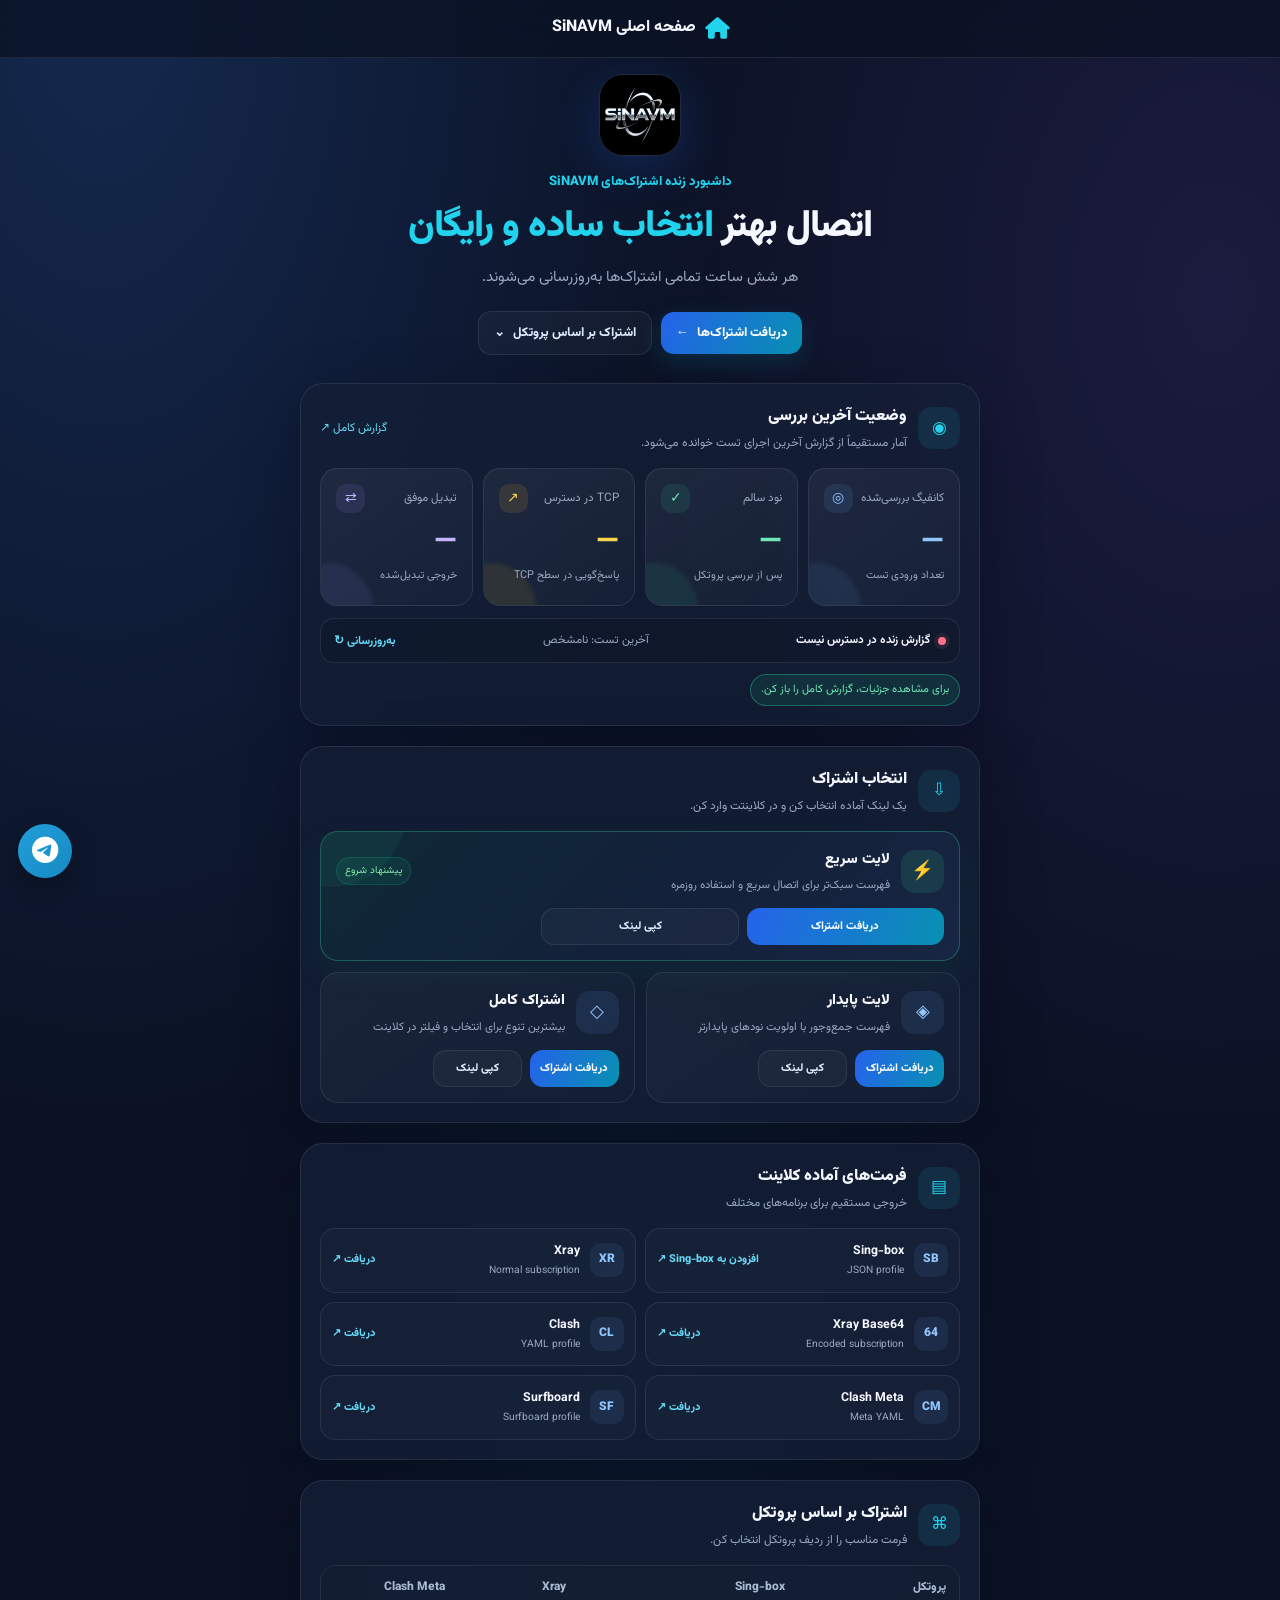
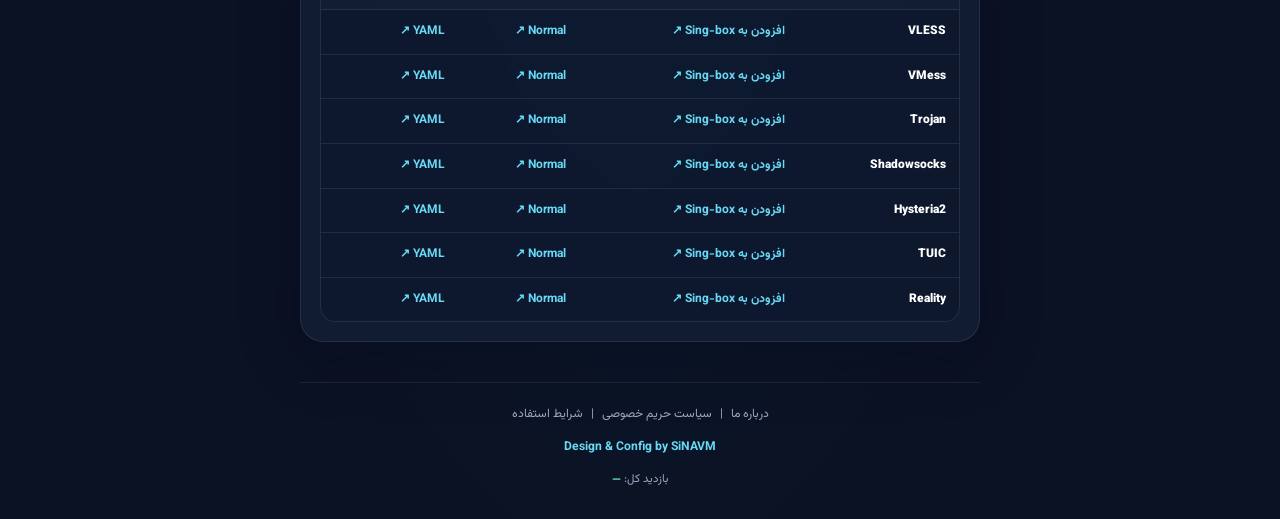
==== commit 4db05b61: "Restore the full Persian SVM dashboard and floating controls" ====
--- a/index.html
+++ b/index.html
@@ -3,7 +3,19 @@
 <head>
 <meta charset="utf-8">
 <meta name="viewport" content="width=device-width,initial-scale=1">
+<script>
+/* Always start at the top on a fresh load or refresh, including mobile Safari. */
+if('scrollRestoration' in history) history.scrollRestoration='manual';
+window.addEventListener('pageshow',function(){
+  window.scrollTo(0,0);
+  if(location.hash) history.replaceState(null,'',location.pathname+location.search);
+});
+</script>
 <meta name="theme-color" content="#0b1224">
+<link rel="preconnect" href="https://fonts.googleapis.com">
+<link rel="preconnect" href="https://fonts.gstatic.com" crossorigin>
+<link href="https://fonts.googleapis.com/css2?family=Vazirmatn:wght@400;500;600;700;800;900&display=swap" rel="stylesheet">
+<link rel="stylesheet" href="https://cdnjs.cloudflare.com/ajax/libs/font-awesome/6.5.0/css/all.min.css">
 <meta name="description" content="دریافت کانفیگ رایگان V2Ray و Xray از SVM و SiNAVM؛ اشتراک‌های رایگان و به‌روز VLESS، VMess، Reality، Trojan و Shadowsocks با تست زنده و لینک مستقیم برای کلاینت‌ها.">
 <meta name="robots" content="index,follow,max-image-preview:large,max-snippet:-1,max-video-preview:-1">
 <meta name="author" content="SiNAVM">
@@ -36,9 +48,9 @@
 body{margin:0;min-height:100vh;background:radial-gradient(ellipse at 8% 0%,rgba(59,130,246,.2),transparent 38%),radial-gradient(ellipse at 95% 14%,rgba(139,92,246,.13),transparent 34%),radial-gradient(ellipse at 50% 65%,rgba(8,145,178,.07),transparent 42%),var(--bg);color:var(--text);font-family:Vazirmatn,Tahoma,sans-serif;line-height:1.8}
 a{color:inherit;text-decoration:none}
 button{font:inherit}
-.shell{width:min(100% - 28px,760px);margin:auto}
+.shell{width:min(100% - 28px,680px);margin:auto}
 .top{height:66px;position:sticky;top:0;z-index:10;display:flex;align-items:center;justify-content:space-between;gap:12px;background:rgba(11,18,36,.78);backdrop-filter:blur(18px);border-bottom:1px solid var(--line)}
-.top-inner{width:min(100% - 28px,760px);margin:auto;display:flex;align-items:center;justify-content:space-between;gap:12px;min-width:0}
+.top-inner{width:min(100% - 28px,680px);margin:auto;display:flex;align-items:center;justify-content:space-between;gap:12px;min-width:0}
 .brand{display:flex;align-items:center;gap:11px;min-width:0}
 .brand img{width:42px;height:42px;object-fit:cover;border-radius:14px;border:1px solid var(--line);box-shadow:0 7px 24px rgba(37,99,235,.2)}
 .brand strong{display:block;font-size:1rem;letter-spacing:.07em;line-height:1.35}
@@ -48,7 +60,9 @@
 .nav a:hover{border-color:rgba(96,165,250,.65);color:#fff;background:rgba(59,130,246,.16)}
 .nav a:focus-visible{outline:2px solid var(--blue);outline-offset:3px}
 .nav a::before,.nav a::after{content:none!important;display:none!important}
-.nav a span{ text-decoration:none!important }
+.nav a span,.nav a .nav-label{display:inline-block;text-decoration:none!important;text-decoration-line:none!important;text-decoration-thickness:0!important;text-decoration-color:transparent!important;border:0!important;border-bottom:0!important;box-shadow:none!important;background-image:none!important;-webkit-text-decoration:none!important}
+.nav a,.nav a:link,.nav a:visited,.nav a:hover,.nav a:active{-webkit-text-decoration:none!important;text-decoration:none!important;text-decoration-line:none!important;text-decoration-color:transparent!important;background-image:none!important;border-bottom-color:rgba(148,163,184,.22)!important}
+.nav a::before,.nav a::after{content:none!important;display:none!important}
 .nav-live-dot{display:inline-block;width:7px;height:7px;margin-left:7px;vertical-align:middle;border-radius:50%;background:var(--green);box-shadow:0 0 0 4px rgba(52,211,153,.13),0 0 10px rgba(52,211,153,.55)}
 main{display:grid;gap:18px;margin:28px auto 54px}
 .hero{text-align:center;padding:15px 12px 8px}
@@ -88,8 +102,16 @@
 .refresh{border:0;background:transparent;color:#67d9f5;font:700 .72rem Vazirmatn,sans-serif;cursor:pointer;padding:0}
 .refresh:disabled{opacity:.5;cursor:wait}
 .type-row{display:flex;gap:7px;flex-wrap:wrap;margin-top:11px}
-.type-chip{padding:5px 10px;border-radius:999px;border:1px solid var(--line);background:#ffffff06;color:#cbd8eb;font-size:.69rem}
-.type-chip b{color:#fff;margin-right:4px}
+.type-chip{padding:5px 10px;border-radius:999px;border:1px solid rgba(52,211,153,.38);background:rgba(16,185,129,.12);color:#6ee7b7;font-size:.69rem}
+.type-chip b{color:#6ee7b7;margin-right:4px}
+.site-footer{padding:20px 8px 28px;margin-top:20px;border-top:1px solid var(--line);display:flex;flex-direction:column;justify-content:center;align-items:center;gap:8px;text-align:center;color:var(--muted);font-size:.76rem;line-height:2}
+.site-footer a{color:var(--muted);text-decoration:none;transition:color .2s}
+.site-footer a:hover{color:var(--cyan)}
+.footer-legal{display:flex;justify-content:center;align-items:center;flex-wrap:wrap;gap:8px}
+.footer-credit{font-weight:700}
+.footer-credit a{color:#67d9f5}
+.footer-views{font-size:.72rem;color:var(--muted)}
+.footer-views span{font-variant-numeric:tabular-nums;color:#6ee7b7;font-weight:800}
 .subscription-list{display:grid;gap:11px}
 .subscription{position:relative;overflow:hidden;border:1px solid var(--line);background:linear-gradient(145deg,#ffffff09,#ffffff03);border-radius:18px;padding:15px}
 .subscription.featured{border-color:#34d39955;background:linear-gradient(135deg,#0e3a3b70,#14213b 62%,#172642);box-shadow:0 12px 34px #10b98112}
@@ -131,35 +153,118 @@
 @media(max-width:350px){.nav{gap:4px}.nav a{font-size:.57rem;padding:7px 1px}.nav-live-dot{margin-left:3px}.sub-actions{grid-template-columns:1fr 1fr}.sub-actions .btn:last-child{grid-column:1/-1}.format-grid{grid-template-columns:1fr}}
 .seo-copy{color:var(--muted);font-size:.82rem;line-height:2.15;margin:8px 0}.seo-copy strong{color:var(--text)}
 
-.mobile-menu{display:none;position:relative;direction:rtl}.mobile-menu summary{list-style:none;cursor:pointer;width:42px;height:42px;display:grid;place-items:center;border:1px solid var(--line);border-radius:12px;background:rgba(255,255,255,.06);color:var(--text);font-size:1.35rem}.mobile-menu summary::-webkit-details-marker{display:none}.mobile-menu nav{position:absolute;right:0;top:calc(100% + 9px);min-width:190px;padding:8px;display:grid;gap:5px;background:#101b31;border:1px solid var(--line);border-radius:14px;box-shadow:0 16px 38px #0008;z-index:20}.mobile-menu nav a{display:block;padding:10px 12px;border-radius:9px;color:var(--text);text-decoration:none;font-size:.84rem}.mobile-menu nav a:hover{background:rgba(255,255,255,.08)}
-@media(max-width:620px){.nav{display:none!important}.mobile-menu{display:block;flex:0 0 auto}}
+/* Mobile and touch-device layout: also handles iOS Safari "Request Desktop Website". */
+@media (max-width: 980px), (pointer: coarse) and (hover: none) {
+  html, body { width:100%; max-width:100%; overflow-x:hidden; }
+  .shell, .top-inner { width:calc(100% - 20px); max-width:760px; min-width:0; }
+  .top { width:100%; }
+  .top-inner { display:grid; grid-template-columns:minmax(0,1fr); justify-content:stretch; gap:9px; padding:9px 0 10px; }
+  .brand { justify-self:center; }
+  .nav { width:100%; min-width:0; display:grid; grid-template-columns:repeat(4,minmax(0,1fr)); gap:6px; }
+  .nav a { min-width:0; white-space:normal; padding:7px 3px; font-size:clamp(.58rem,2.6vw,.7rem); text-align:center; }
+  main { width:100%; min-width:0; }
+  main > *, .panel, .hero, .section-head, .stats { min-width:0; }
+  .stats { grid-template-columns:repeat(2,minmax(0,1fr)); }
+  .stat { min-width:0; }
+  .section-head { flex-wrap:wrap; }
+  .head-copy { min-width:0; }
+  .head-link { margin-inline-start:auto; }
+  .hero p { max-width:100%; overflow-wrap:anywhere; }
+  .table-wrap { max-width:100%; }
+}
+@media (max-width: 380px), (pointer: coarse) and (hover: none) and (max-width: 430px) {
+  .panel { padding:12px; }
+  .stats { gap:8px; }
+  .stat { padding:10px; }
+  .stat strong { font-size:1.4rem; }
+  .nav { gap:4px; }
+  .nav a { padding-inline:2px; }
+}
+
+
+/* Touch-first responsive layout: fixes iOS Safari desktop-site mode. */
+@media (max-width: 980px), (pointer: coarse) and (hover: none) {
+html,body{width:100%;max-width:100%;overflow-x:hidden}
+.shell,.top-inner{width:calc(100% - 20px);max-width:760px;min-width:0}
+.top{width:100%}
+.top-inner{display:grid;grid-template-columns:minmax(0,1fr);justify-content:stretch;gap:9px;padding:9px 0 10px}
+.brand{justify-self:center}
+.nav{width:100%;min-width:0;display:grid;grid-template-columns:repeat(4,minmax(0,1fr));gap:6px}
+.nav a{min-width:0;white-space:normal;padding:7px 3px;font-size:clamp(.58rem,2.6vw,.7rem);text-align:center}
+main{width:100%;min-width:0}
+main>*,.panel,.hero,.section-head,.stats{min-width:0}
+.stats{grid-template-columns:repeat(2,minmax(0,1fr))}
+.stat{min-width:0}
+.section-head{flex-wrap:wrap}
+.head-copy{min-width:0}
+.head-link{margin-inline-start:auto}
+.hero p{max-width:100%;overflow-wrap:anywhere}
+.table-wrap{max-width:100%}
+}
+@media(max-width:430px){.panel{padding:12px}.stats{gap:8px}.stat{padding:10px}.stat strong{font-size:1.4rem}.nav{gap:4px}.nav a{padding-inline:2px}}
+
+/* Header layout follows the compact SiNAVM / Melishekan page */
+.top{height:58px;position:sticky;top:0;z-index:20;display:flex;align-items:center;justify-content:center;background:rgba(11,18,36,.78);backdrop-filter:blur(16px);-webkit-backdrop-filter:blur(16px);border-bottom:1px solid var(--line)}
+.top>a{font-weight:800;display:flex;gap:9px;align-items:center;color:var(--text);text-decoration:none}
+.top>a i{color:var(--cyan)}
+.shell{width:min(100% - 28px,680px)}
+.hero{padding:16px 12px 8px}
+.hero-logo{width:82px;height:82px;border-radius:24px}
+.eyebrow{font-size:.82rem;margin:15px 0 4px}
+.hero p{max-width:500px}
+.floating-tg-btn,.scroll-top-btn{position:fixed;bottom:22px;width:52px;height:52px;border-radius:50%;display:flex;align-items:center;justify-content:center;z-index:998;text-decoration:none;box-shadow:0 7px 24px rgba(0,0,0,.28);transition:transform .2s,opacity .2s,background .2s}
+.floating-tg-btn{left:18px;background:linear-gradient(135deg,#229ED9,#1d8fc7);color:#fff;font-size:1.45rem}
+.floating-tg-btn:hover{transform:scale(1.07)}
+.scroll-top-btn{right:18px;background:rgba(255,255,255,.1);border:1px solid var(--line);color:var(--text);font-size:1.35rem;opacity:0;visibility:hidden;pointer-events:none}
+.scroll-top-btn.visible{opacity:1;visibility:visible;pointer-events:auto}
+.scroll-top-btn:hover{transform:translateY(-2px);background:rgba(34,211,238,.18)}
+@media(max-width:430px){.top{height:56px}.shell{width:min(100% - 20px,680px)}.hero{padding:12px 6px 6px}.hero-logo{width:76px;height:76px}.floating-tg-btn,.scroll-top-btn{width:48px;height:48px;bottom:16px}.floating-tg-btn{left:14px}.scroll-top-btn{right:14px}}
+
+
+/* Exact Melishekan-style top and hero geometry. Existing SVM logo is intentionally preserved. */
+.top{height:58px!important;min-height:58px!important;position:sticky;top:0;z-index:20;display:flex;align-items:center;justify-content:center;background:rgba(11,18,36,.78);backdrop-filter:blur(16px);-webkit-backdrop-filter:blur(16px);border-bottom:1px solid var(--line);padding:0}
+.top>a{height:100%;display:flex;align-items:center;justify-content:center;gap:9px;font-weight:800;color:var(--text);text-decoration:none!important;white-space:nowrap}
+.top>a i{color:var(--cyan);font-size:1.35rem}
+main,.shell{width:min(100% - 28px,680px);max-width:680px;margin-left:auto;margin-right:auto}
+main{margin-top:34px;margin-bottom:70px;display:grid;gap:20px}
+.hero{text-align:center;padding:16px 12px 8px}
+.hero-logo{display:block;width:82px;height:82px;margin:0 auto;border-radius:24px;object-fit:cover;border:1px solid var(--line);box-shadow:0 12px 45px rgba(37,99,235,.22)}
+.eyebrow{display:block;text-align:center;color:var(--cyan);font-size:.82rem;font-weight:800;margin:15px 0 4px}
+h1{font-size:clamp(1.7rem,6vw,2.35rem);line-height:1.5;margin:0;font-weight:900;letter-spacing:-.7px}
+.hero p{color:var(--muted);line-height:2;margin:8px auto 0;max-width:500px;font-size:.94rem}
+.hero-actions{display:flex;justify-content:center;align-items:center;gap:9px;flex-wrap:wrap;margin-top:18px}
+.btn{border-radius:13px;padding:11px 15px}
+.floating-tg-btn,.scroll-top-btn{position:fixed;bottom:22px;width:54px;height:54px;min-width:54px;min-height:54px;padding:0;border-radius:50%;display:flex;align-items:center;justify-content:center;z-index:1000;text-decoration:none!important;line-height:1;box-shadow:0 8px 28px rgba(0,0,0,.32);transition:transform .2s,opacity .2s,background .2s}
+.floating-tg-btn{left:18px;background:linear-gradient(135deg,#229ed9,#168ac4);color:#fff;font-size:1.7rem}
+.floating-tg-btn i,.scroll-top-btn i{display:block;line-height:1}
+.floating-tg-btn:hover{transform:translateY(-2px) scale(1.04);color:#fff}
+.scroll-top-btn{right:18px;background:rgba(30,41,59,.96);border:1px solid rgba(148,163,184,.3);color:#f5f8ff;font-size:1.45rem;opacity:0;visibility:hidden;pointer-events:none}
+.scroll-top-btn.visible{opacity:1;visibility:visible;pointer-events:auto}
+.scroll-top-btn:hover{transform:translateY(-3px);background:rgba(8,145,178,.95);color:#fff}
+@media(max-width:430px){
+ .top{height:58px!important;min-height:58px!important}
+ main,.shell{width:min(100% - 20px,680px)}
+ main{margin-top:22px;margin-bottom:70px;gap:16px}
+ .hero{padding:16px 12px 8px}
+ .hero-logo{width:82px;height:82px}
+ .hero p{font-size:.94rem}
+ .floating-tg-btn,.scroll-top-btn{width:50px;height:50px;min-width:50px;min-height:50px;bottom:16px}
+ .floating-tg-btn{left:14px}.scroll-top-btn{right:14px}
+}
+
 </style>
 </head>
 <body>
-<div class="top">
-<div class="top-inner">
-<a class="brand" href="https://github.com/sinavm/SVM" aria-label="مخزن SVM در گیت‌هاب">
-<img src="https://sinavm.github.io/SVM/SEO_Logo.svg" alt="لوگوی SVM و SiNAVM؛ پروژه کانفیگ رایگان V2Ray و Xray">
-<span><strong>SVM</strong><small>V2Ray Collector</small></span>
-</a>
-<nav class="nav" aria-label="ناوبری اصلی">
-<a href="#live"><span class="nav-live-dot" aria-hidden="true"></span>وضعیت زنده</a>
-<a href="#subscriptions">اشتراک‌ها</a>
-<a href="https://github.com/sinavm/SVM">GitHub ↗</a>
-<a href="https://t.me/sinavm" target="_blank" rel="noopener noreferrer">تلگرام ↗</a>
-</nav>
-<details class="mobile-menu"><summary aria-label="Open menu">☰</summary><nav aria-label="Mobile navigation"><a href="#live">وضعیت زنده</a><a href="#subscriptions">اشتراک‌ها</a><a href="https://github.com/sinavm/SVM">GitHub ↗</a><a href="https://t.me/sinavm" target="_blank" rel="noopener noreferrer">تلگرام ↗</a></nav></details>
-</div>
-</div>
+<nav class="top" aria-label="ناوبری صفحه"><a href="https://sinavm.github.io/sinavm/"><i class="fa-solid fa-house" aria-hidden="true"></i><span>صفحه اصلی SiNAVM</span></a></nav>
 <main class="shell">
 <header class="hero">
 <img class="hero-logo" src="https://sinavm.github.io/SVM/SEO_Logo.svg" alt="لوگوی SVM و SiNAVM برای کانفیگ رایگان V2Ray و Xray">
-<div class="eyebrow"><span class="pulse"></span> داشبورد زنده اشتراک‌های SVM</div>
-<h1>اتصال بهتر،<br><span>انتخاب ساده‌تر.</span></h1>
-<p>اشتراک‌های به‌روز V2Ray و Xray را در یک نگاه بررسی کن. وضعیت آخرین تست را ببین و لینک مناسب کلاینتت را مستقیم و بی‌دردسر بردار.</p>
+<div class="eyebrow">داشبورد زنده اشتراک‌های SiNAVM</div>
+<h1>اتصال بهتر <span>انتخاب ساده‌ و رایگان</span></h1>
+<p>هر شش ساعت تمامی اشتراک‌ها به‌روزرسانی می‌شوند.</p>
 <div class="hero-actions">
 <a class="btn btn-primary" href="#subscriptions">دریافت اشتراک‌ها <span>←</span></a>
-<a class="btn btn-ghost" href="https://github.com/sinavm/SVM">مشاهده مخزن ↗</a>
+<a class="btn btn-ghost" href="#protocols">اشتراک بر اساس پروتکل <span>⌄</span></a>
 </div>
 </header>
 <section class="panel" id="live">
@@ -243,27 +348,26 @@
 </tbody>
 </table>
 </div>
-</section>
-
-
-<section class="panel" id="seo-content" aria-labelledby="seo-title">
-<div class="section-head">
-<div class="section-icon">⌕</div>
-<div class="head-copy"><h2 id="seo-title">کانفیگ رایگان V2Ray و Xray از SVM</h2><p>اشتراک‌های به‌روز و قابل بررسی از پروژه SiNAVM</p></div>
-</div>
-<p class="seo-copy">در داشبورد <strong>SVM (SiNAVM)</strong> می‌توانی کانفیگ رایگان و کانفیگ‌های رایگان V2Ray و Xray را از یک منبع دریافت کنی. لینک‌های اشتراک با فرمت‌های سازگار با Xray، Sing-box، Clash و Clash Meta ارائه می‌شوند و گزارش تست، وضعیت نودها و زمان آخرین بررسی در همین صفحه قابل مشاهده است. اگر عبارت‌هایی مثل <strong>کانفیگ رایگان VLESS</strong>، <strong>کانفیگ VMess</strong>، <strong>Reality</strong>، <strong>Trojan</strong> یا <strong>Shadowsocks</strong> را جست‌وجو می‌کنی، از بخش اشتراک‌ها پروتکل و فرمت مناسب کلاینتت را انتخاب کن.</p>
-<p class="seo-copy">SVM و <strong>sinavnbot</strong> با هدف مرتب‌سازی، بررسی و انتشار لینک‌های اشتراک رایگان فعالیت می‌کنند. وضعیت اتصال ممکن است با توجه به اپراتور، موقعیت جغرافیایی و زمان استفاده متفاوت باشد؛ بنابراین پیش از انتخاب، گزارش زنده را بررسی کن.</p>
-</section>
-<footer>
-<span>© SVM · V2Ray Collector</span>
-<span><a href="https://github.com/sinavm/SVM">GitHub</a> · <a href="https://github.com/sinavm/SVM/actions">Actions</a> · <a href="https://t.me/sinavm">Telegram</a> · <a href="https://sinavm.github.io/sinavm/">SiNAVM</a></span>
+</section><footer class="site-footer">
+<div class="footer-legal"><a href="https://sinavm.github.io/sinavm/legal_pages/about.html" rel="noopener noreferrer">درباره ما</a><span aria-hidden="true">|</span><a href="https://sinavm.github.io/sinavm/legal_pages/privacy.html" rel="noopener noreferrer">سیاست حریم خصوصی</a><span aria-hidden="true">|</span><a href="https://sinavm.github.io/sinavm/legal_pages/terms.html" rel="noopener noreferrer">شرایط استفاده</a></div>
+<div class="footer-credit"><a href="https://t.me/sinavm" target="_blank" rel="noopener noreferrer">Design &amp; Config by SiNAVM</a></div>
+<div class="footer-views">بازدید کل: <span id="visit-count" aria-live="polite">...</span></div>
 </footer>
 </main>
 <div class="toast" id="toast" role="status" aria-live="polite"></div>
+<a href="https://t.me/sinavm" class="floating-tg-btn" target="_blank" rel="noopener noreferrer" title="کانال تلگرام" aria-label="ورود به کانال تلگرام SiNAVM"><i class="fa-brands fa-telegram" aria-hidden="true"></i></a>
+<a href="#" class="scroll-top-btn" id="scrollTopBtn" title="بازگشت به بالا" aria-label="بازگشت به بالای صفحه"><i class="fa-solid fa-angles-up" aria-hidden="true"></i></a>
+
 <script>
 const reportUrl='https://raw.githubusercontent.com/sinavm/SVM/main/reports/test.json';
 const numberFormat=new Intl.NumberFormat('fa-IR');
 const byId=id=>document.getElementById(id);
+const scrollTopBtn=byId('scrollTopBtn');
+function updateScrollTop(){if(scrollTopBtn)scrollTopBtn.classList.toggle('visible',window.scrollY>300)}
+window.addEventListener('scroll',updateScrollTop,{passive:true});
+updateScrollTop();
+if(scrollTopBtn)scrollTopBtn.addEventListener('click',event=>{event.preventDefault();window.scrollTo({top:0,behavior:'smooth'})});
+
 const put=(id,value)=>{const el=byId(id);if(el)el.textContent=value===undefined||value===null?'—':numberFormat.format(value)};
 function showToast(message){const toast=byId('toast');toast.textContent=message;toast.classList.add('show');window.setTimeout(()=>toast.classList.remove('show'),2200)}
 async function loadReport(){
@@ -303,6 +407,10 @@
 });
 });
 loadReport();
+fetch('https://page-views.count1.workers.dev')
+ .then(response=>{if(!response.ok)throw new Error('counter unavailable');return response.text()})
+ .then(value=>{const el=byId('visit-count');if(el)el.textContent=new Intl.NumberFormat('fa-IR').format(Number(value))})
+ .catch(()=>{const el=byId('visit-count');if(el)el.textContent='—'});
 </script>
 </body>
 </html>
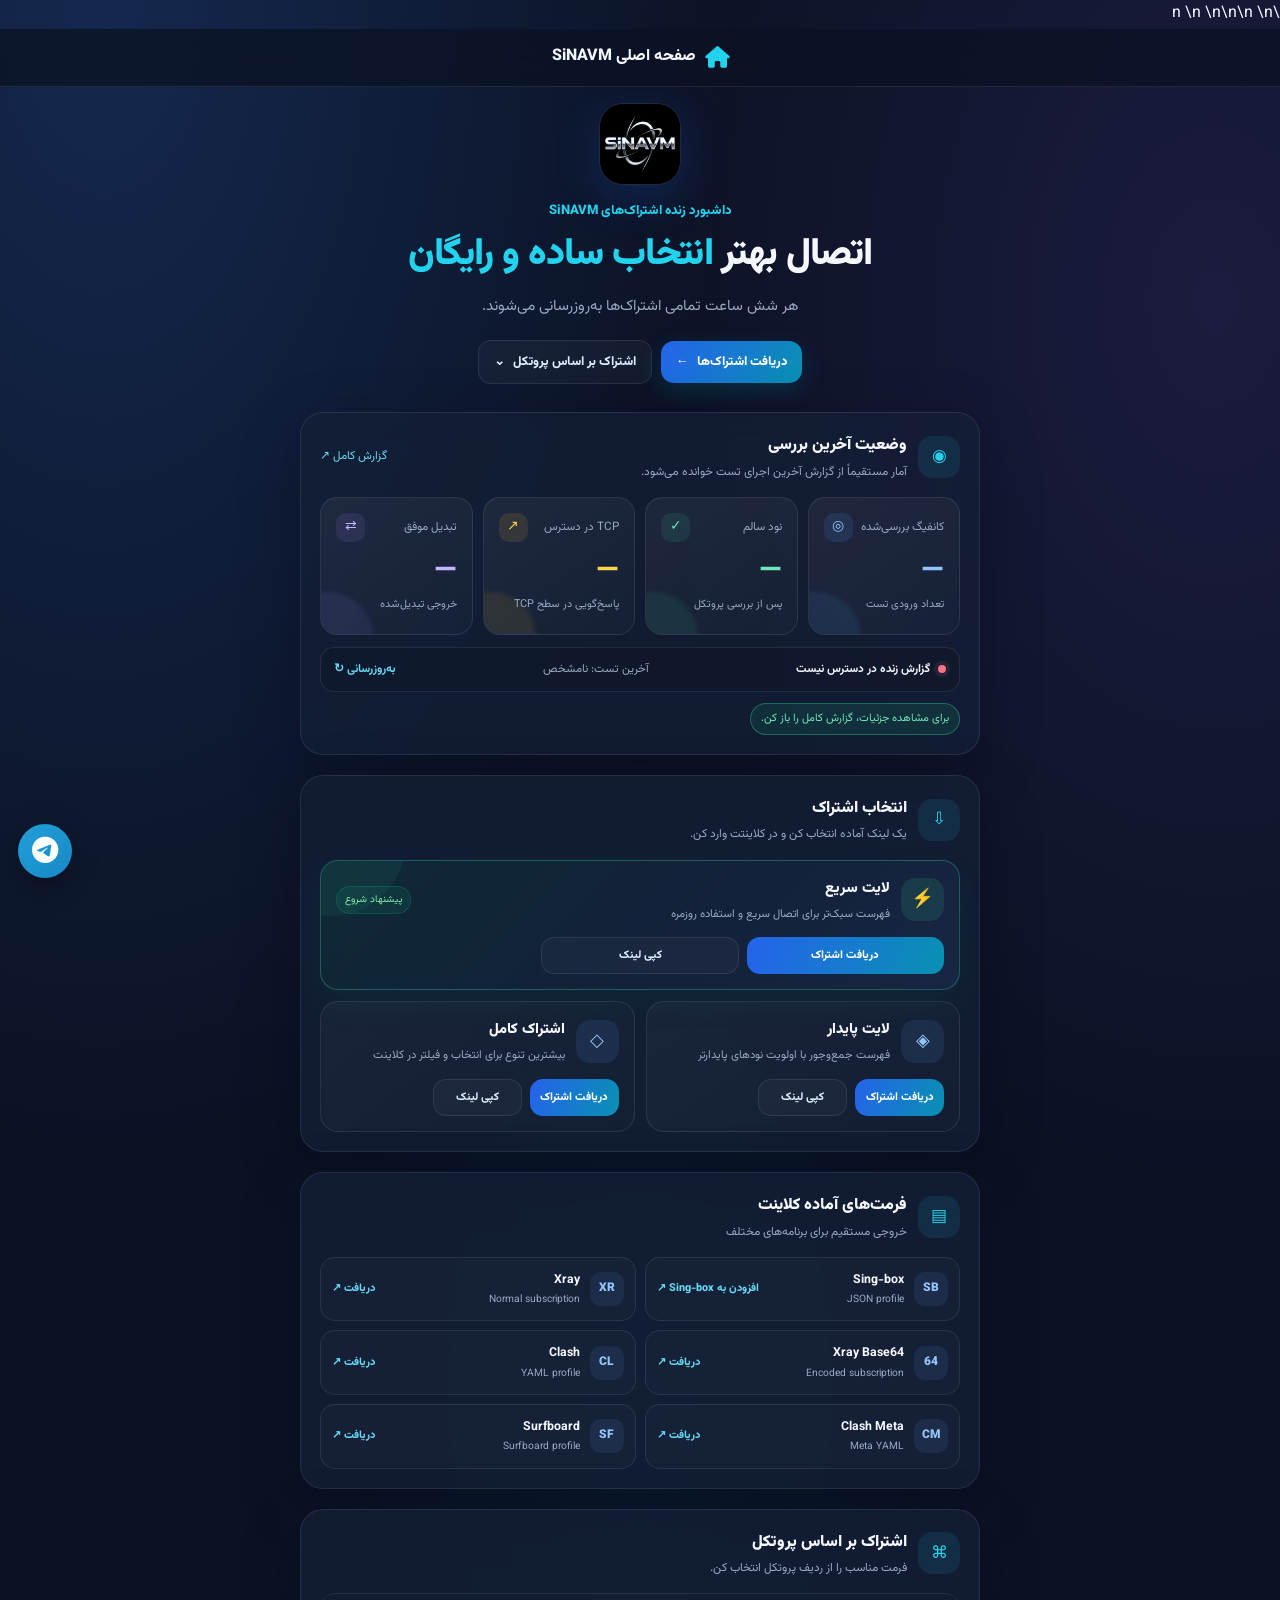
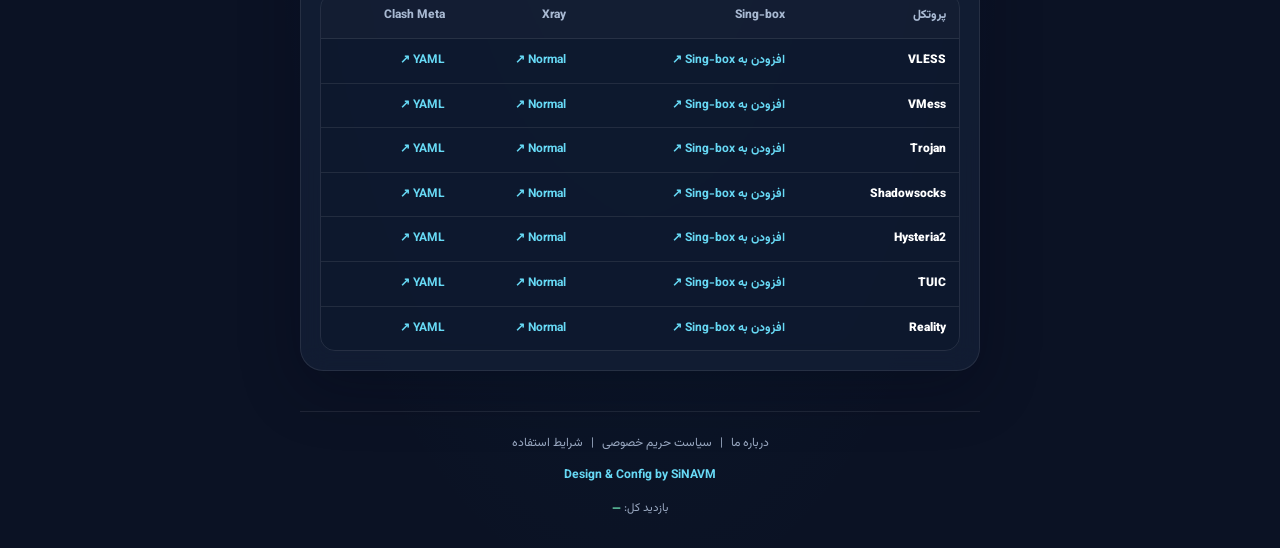
==== commit a8fb2d8d: "Use the zoomed SEO logo and strengthen SVM search metadata" ====
--- a/index.html
+++ b/index.html
@@ -18,27 +18,27 @@
 <link rel="stylesheet" href="https://cdnjs.cloudflare.com/ajax/libs/font-awesome/6.5.0/css/all.min.css">
 <meta name="description" content="دریافت کانفیگ رایگان V2Ray و Xray از SVM و SiNAVM؛ اشتراک‌های رایگان و به‌روز VLESS، VMess، Reality، Trojan و Shadowsocks با تست زنده و لینک مستقیم برای کلاینت‌ها.">
 <meta name="robots" content="index,follow,max-image-preview:large,max-snippet:-1,max-video-preview:-1">
-<meta name="author" content="SiNAVM">
+<meta name="author" content="SiNAVM">\n<meta name="keywords" content="SiNAVM, SVM, کانفیگ رایگان V2Ray, کانفیگ رایگان Xray, اشتراک VLESS, VMess, Shadowsocks, Reality, Trojan, کانفیگ VPN">
 <meta name="application-name" content="SVM">
 <link rel="canonical" href="https://sinavm.github.io/SVM/">
 <link rel="sitemap" type="application/xml" href="https://sinavm.github.io/SVM/sitemap.xml">
 <link rel="alternate" hreflang="fa" href="https://sinavm.github.io/SVM/">
-<link rel="icon" type="image/svg+xml" href="https://sinavm.github.io/SVM/SEO_Logo.svg">
-<link rel="shortcut icon" href="https://sinavm.github.io/SVM/SEO_Logo.svg">
+<link rel="icon" type="image/jpeg" sizes="512x512" href="https://sinavm.github.io/SVM/Logo_SEO.jpg">
+<link rel="shortcut icon" href="https://sinavm.github.io/SVM/Logo_SEO.jpg">\n<link rel="apple-touch-icon" href="https://sinavm.github.io/SVM/Logo_SEO.jpg">
 <meta property="og:type" content="website">
 <meta property="og:locale" content="fa_IR">
 <meta property="og:site_name" content="SVM | SiNAVM">
 <meta property="og:url" content="https://sinavm.github.io/SVM/">
 <meta property="og:title" content="SVM | کانفیگ رایگان V2Ray و Xray">
 <meta property="og:description" content="کانفیگ‌های رایگان و به‌روز V2Ray و Xray از SiNAVM؛ لینک اشتراک مستقیم، تست زنده و پشتیبانی از کلاینت‌های محبوب.">
-<meta property="og:image" content="https://sinavm.github.io/SVM/SEO_Logo.svg">
-<meta property="og:image:alt" content="لوگوی SVM و SiNAVM">
+<meta property="og:image" content="https://sinavm.github.io/SVM/Logo_SEO.svg">
+<meta property="og:image:alt" content="لوگوی رسمی SiNAVM و داشبورد SVM">\n<meta property="og:image:type" content="image/svg+xml">\n<meta property="og:image:width" content="512">\n<meta property="og:image:height" content="512">
 <meta name="twitter:card" content="summary">
 <meta name="twitter:title" content="SVM | کانفیگ رایگان V2Ray و Xray">
 <meta name="twitter:description" content="کانفیگ‌های رایگان V2Ray و Xray، اشتراک‌های به‌روز و لینک مستقیم از SiNAVM.">
-<meta name="twitter:image" content="https://sinavm.github.io/SVM/SEO_Logo.svg">
+<meta name="twitter:image" content="https://sinavm.github.io/SVM/Logo_SEO.svg">\n<meta name="twitter:image:alt" content="لوگوی رسمی SiNAVM">
 <script type="application/ld+json">
-{"@context":"https://schema.org","@graph":[{"@type":"Organization","@id":"https://sinavm.github.io/SVM/#organization","name":"SiNAVM","alternateName":["SVM","sinavnbot"],"url":"https://sinavm.github.io/SVM/","logo":{"@type":"ImageObject","url":"https://sinavm.github.io/SVM/SEO_Logo.svg","width":512,"height":512},"sameAs":["https://github.com/sinavm/SVM","https://t.me/sinavm"]},{"@type":"WebSite","@id":"https://sinavm.github.io/SVM/#website","url":"https://sinavm.github.io/SVM/","name":"SVM","alternateName":["SiNAVM","sinavnbot"],"inLanguage":"fa-IR","publisher":{"@id":"https://sinavm.github.io/SVM/#organization"}},{"@type":"WebPage","@id":"https://sinavm.github.io/SVM/#webpage","url":"https://sinavm.github.io/SVM/","name":"SVM | کانفیگ رایگان V2Ray و Xray","description":"دریافت کانفیگ رایگان V2Ray و Xray از SVM و SiNAVM؛ اشتراک‌های به‌روز با تست زنده و لینک مستقیم.","inLanguage":"fa-IR","isPartOf":{"@id":"https://sinavm.github.io/SVM/#website"},"about":{"@id":"https://sinavm.github.io/SVM/#organization"},"primaryImageOfPage":{"@type":"ImageObject","url":"https://sinavm.github.io/SVM/SEO_Logo.svg"}}]}
+{"@context":"https://schema.org","@graph":[{"@type":"Organization","@id":"https://sinavm.github.io/SVM/#organization","name":"SiNAVM","alternateName":["SVM","sinavnbot"],"url":"https://sinavm.github.io/SVM/","logo":{"@type":"ImageObject","url":"https://sinavm.github.io/SVM/Logo_SEO.svg","width":512,"height":512},"sameAs":["https://github.com/sinavm/SVM","https://t.me/sinavm"]},{"@type":"WebSite","@id":"https://sinavm.github.io/SVM/#website","url":"https://sinavm.github.io/SVM/","name":"SVM","alternateName":["SiNAVM","sinavnbot"],"inLanguage":"fa-IR","publisher":{"@id":"https://sinavm.github.io/SVM/#organization"}},{"@type":"WebPage","@id":"https://sinavm.github.io/SVM/#webpage","url":"https://sinavm.github.io/SVM/","name":"SVM | کانفیگ رایگان V2Ray و Xray","description":"دریافت کانفیگ رایگان V2Ray و Xray از SVM و SiNAVM؛ اشتراک‌های به‌روز با تست زنده و لینک مستقیم.","inLanguage":"fa-IR","isPartOf":{"@id":"https://sinavm.github.io/SVM/#website"},"about":{"@id":"https://sinavm.github.io/SVM/#organization"},"primaryImageOfPage":{"@type":"ImageObject","url":"https://sinavm.github.io/SVM/Logo_SEO.svg"}}]}
 </script>
 <title>SVM | کانفیگ رایگان V2Ray و Xray – اشتراک‌های به‌روز | SiNAVM</title>
 <style>
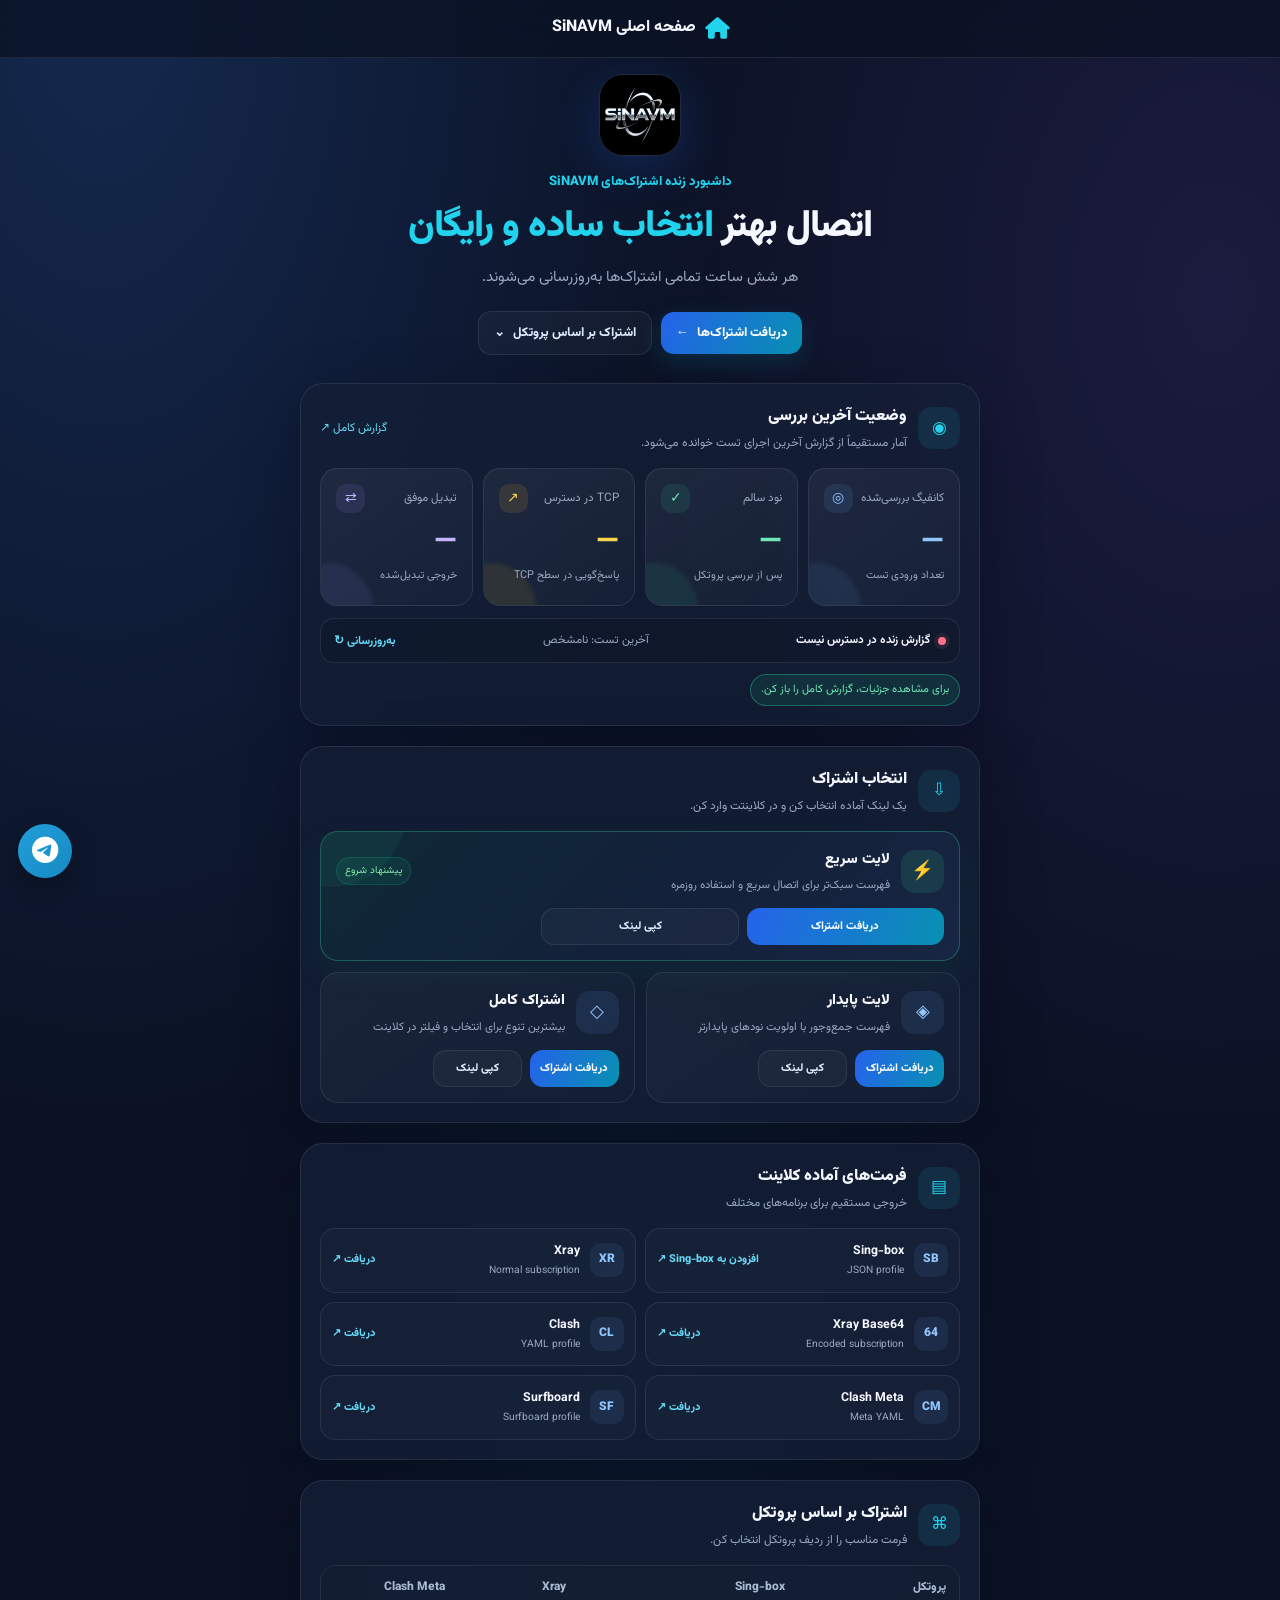
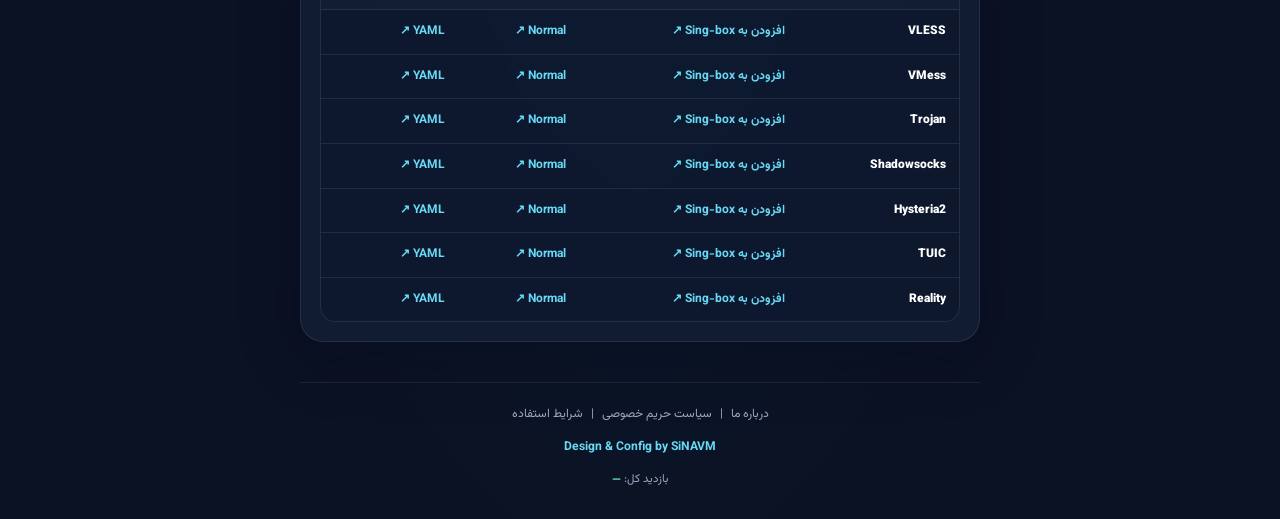
==== commit c98c3bb8: "Fix visible escaped newline artifacts in SEO head metadata" ====
--- a/index.html
+++ b/index.html
@@ -18,13 +18,15 @@
 <link rel="stylesheet" href="https://cdnjs.cloudflare.com/ajax/libs/font-awesome/6.5.0/css/all.min.css">
 <meta name="description" content="دریافت کانفیگ رایگان V2Ray و Xray از SVM و SiNAVM؛ اشتراک‌های رایگان و به‌روز VLESS، VMess، Reality، Trojan و Shadowsocks با تست زنده و لینک مستقیم برای کلاینت‌ها.">
 <meta name="robots" content="index,follow,max-image-preview:large,max-snippet:-1,max-video-preview:-1">
-<meta name="author" content="SiNAVM">\n<meta name="keywords" content="SiNAVM, SVM, کانفیگ رایگان V2Ray, کانفیگ رایگان Xray, اشتراک VLESS, VMess, Shadowsocks, Reality, Trojan, کانفیگ VPN">
+<meta name="author" content="SiNAVM">
+<meta name="keywords" content="SiNAVM, SVM, کانفیگ رایگان V2Ray, کانفیگ رایگان Xray, اشتراک VLESS, VMess, Shadowsocks, Reality, Trojan, کانفیگ VPN">
 <meta name="application-name" content="SVM">
 <link rel="canonical" href="https://sinavm.github.io/SVM/">
 <link rel="sitemap" type="application/xml" href="https://sinavm.github.io/SVM/sitemap.xml">
 <link rel="alternate" hreflang="fa" href="https://sinavm.github.io/SVM/">
 <link rel="icon" type="image/jpeg" sizes="512x512" href="https://sinavm.github.io/SVM/Logo_SEO.jpg">
-<link rel="shortcut icon" href="https://sinavm.github.io/SVM/Logo_SEO.jpg">\n<link rel="apple-touch-icon" href="https://sinavm.github.io/SVM/Logo_SEO.jpg">
+<link rel="shortcut icon" href="https://sinavm.github.io/SVM/Logo_SEO.jpg">
+<link rel="apple-touch-icon" href="https://sinavm.github.io/SVM/Logo_SEO.jpg">
 <meta property="og:type" content="website">
 <meta property="og:locale" content="fa_IR">
 <meta property="og:site_name" content="SVM | SiNAVM">
@@ -32,11 +34,15 @@
 <meta property="og:title" content="SVM | کانفیگ رایگان V2Ray و Xray">
 <meta property="og:description" content="کانفیگ‌های رایگان و به‌روز V2Ray و Xray از SiNAVM؛ لینک اشتراک مستقیم، تست زنده و پشتیبانی از کلاینت‌های محبوب.">
 <meta property="og:image" content="https://sinavm.github.io/SVM/Logo_SEO.svg">
-<meta property="og:image:alt" content="لوگوی رسمی SiNAVM و داشبورد SVM">\n<meta property="og:image:type" content="image/svg+xml">\n<meta property="og:image:width" content="512">\n<meta property="og:image:height" content="512">
+<meta property="og:image:alt" content="لوگوی رسمی SiNAVM و داشبورد SVM">
+<meta property="og:image:type" content="image/svg+xml">
+<meta property="og:image:width" content="512">
+<meta property="og:image:height" content="512">
 <meta name="twitter:card" content="summary">
 <meta name="twitter:title" content="SVM | کانفیگ رایگان V2Ray و Xray">
 <meta name="twitter:description" content="کانفیگ‌های رایگان V2Ray و Xray، اشتراک‌های به‌روز و لینک مستقیم از SiNAVM.">
-<meta name="twitter:image" content="https://sinavm.github.io/SVM/Logo_SEO.svg">\n<meta name="twitter:image:alt" content="لوگوی رسمی SiNAVM">
+<meta name="twitter:image" content="https://sinavm.github.io/SVM/Logo_SEO.svg">
+<meta name="twitter:image:alt" content="لوگوی رسمی SiNAVM">
 <script type="application/ld+json">
 {"@context":"https://schema.org","@graph":[{"@type":"Organization","@id":"https://sinavm.github.io/SVM/#organization","name":"SiNAVM","alternateName":["SVM","sinavnbot"],"url":"https://sinavm.github.io/SVM/","logo":{"@type":"ImageObject","url":"https://sinavm.github.io/SVM/Logo_SEO.svg","width":512,"height":512},"sameAs":["https://github.com/sinavm/SVM","https://t.me/sinavm"]},{"@type":"WebSite","@id":"https://sinavm.github.io/SVM/#website","url":"https://sinavm.github.io/SVM/","name":"SVM","alternateName":["SiNAVM","sinavnbot"],"inLanguage":"fa-IR","publisher":{"@id":"https://sinavm.github.io/SVM/#organization"}},{"@type":"WebPage","@id":"https://sinavm.github.io/SVM/#webpage","url":"https://sinavm.github.io/SVM/","name":"SVM | کانفیگ رایگان V2Ray و Xray","description":"دریافت کانفیگ رایگان V2Ray و Xray از SVM و SiNAVM؛ اشتراک‌های به‌روز با تست زنده و لینک مستقیم.","inLanguage":"fa-IR","isPartOf":{"@id":"https://sinavm.github.io/SVM/#website"},"about":{"@id":"https://sinavm.github.io/SVM/#organization"},"primaryImageOfPage":{"@type":"ImageObject","url":"https://sinavm.github.io/SVM/Logo_SEO.svg"}}]}
 </script>
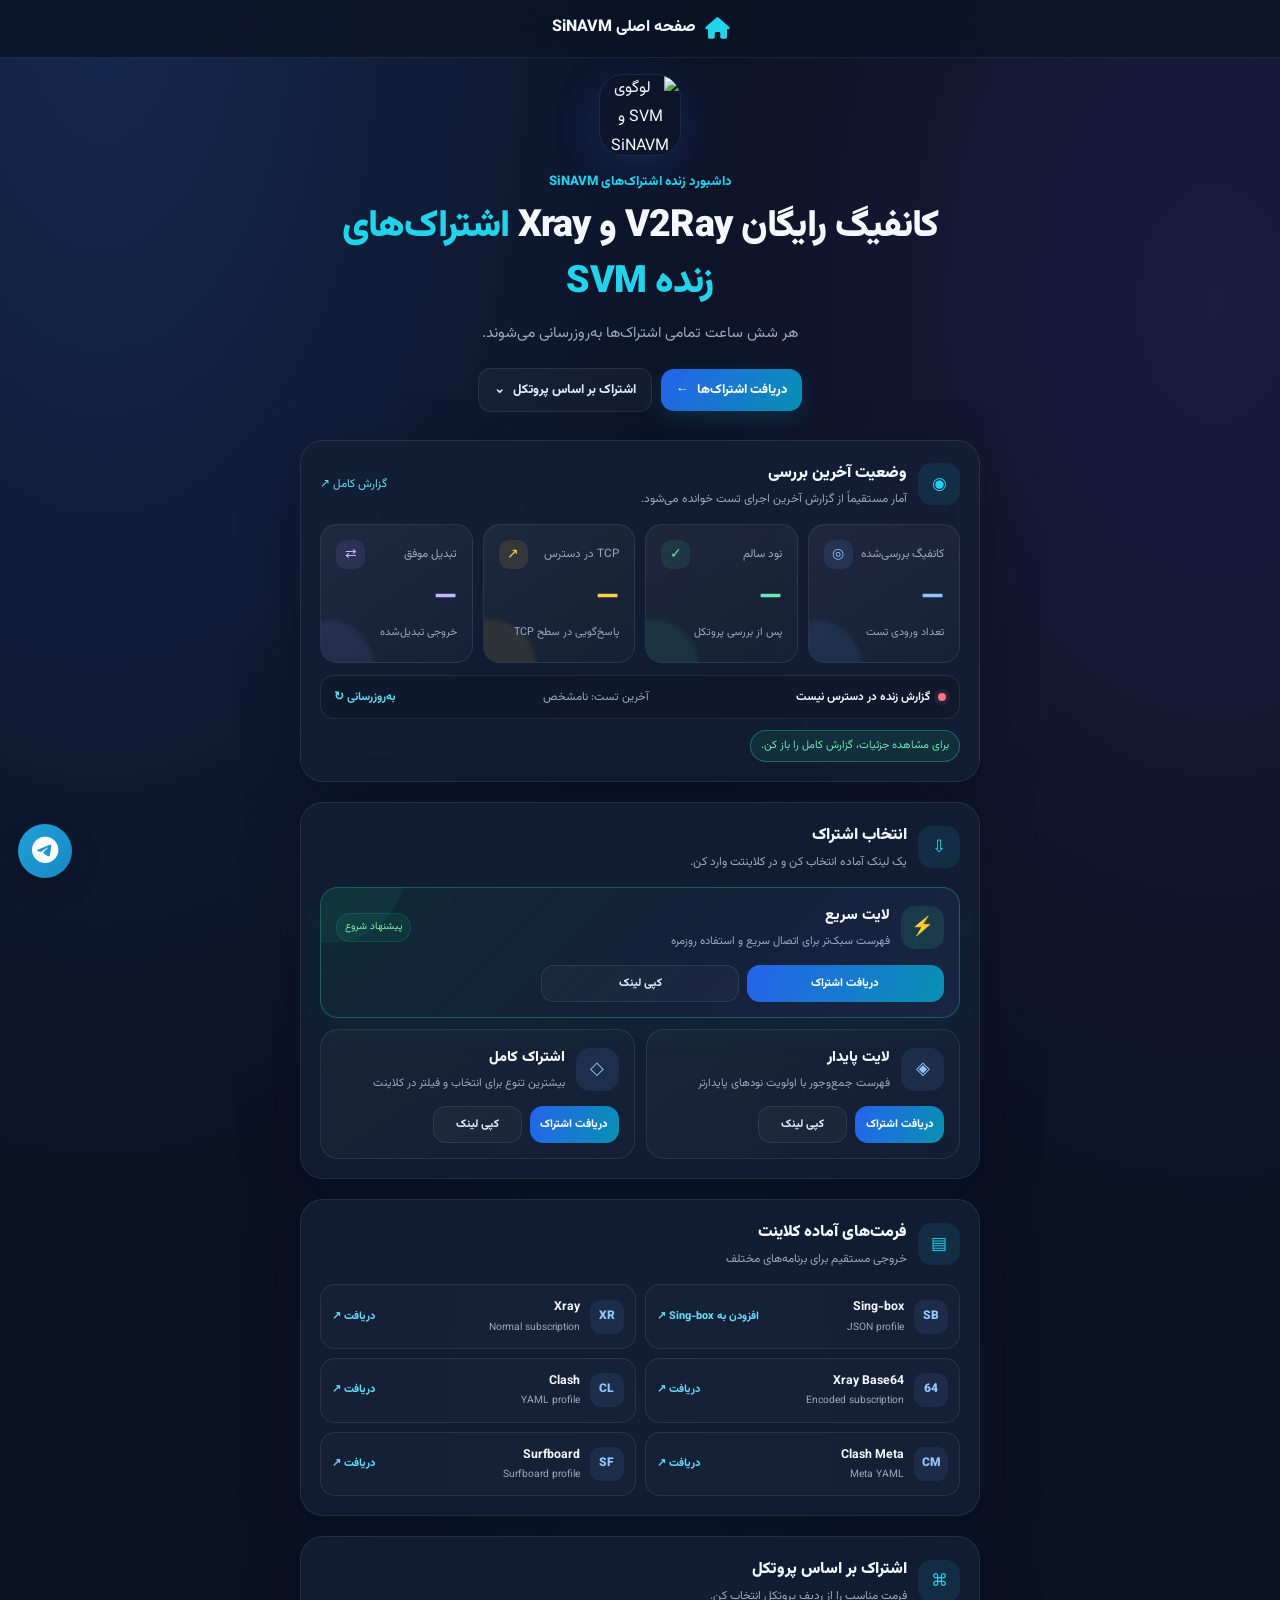
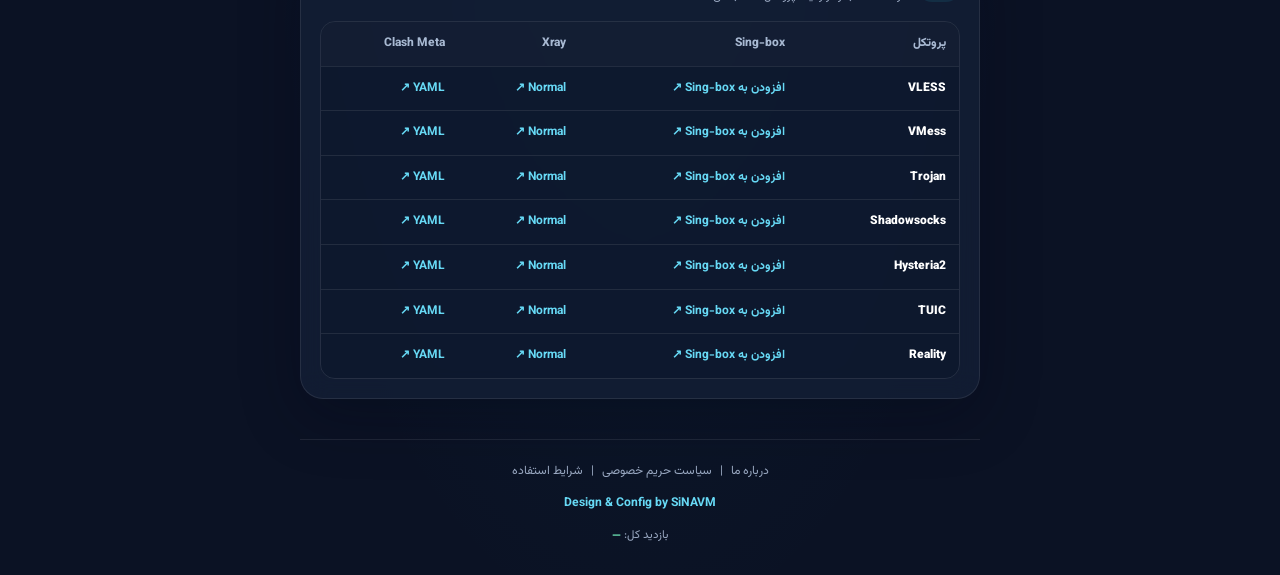
==== commit 344cb9e1: "Improve SVM landing page search snippet and unify brand logo" ====
--- a/index.html
+++ b/index.html
@@ -16,17 +16,19 @@
 <link rel="preconnect" href="https://fonts.gstatic.com" crossorigin>
 <link href="https://fonts.googleapis.com/css2?family=Vazirmatn:wght@400;500;600;700;800;900&display=swap" rel="stylesheet">
 <link rel="stylesheet" href="https://cdnjs.cloudflare.com/ajax/libs/font-awesome/6.5.0/css/all.min.css">
-<meta name="description" content="دریافت کانفیگ رایگان V2Ray و Xray از SVM و SiNAVM؛ اشتراک‌های رایگان و به‌روز VLESS، VMess، Reality، Trojan و Shadowsocks با تست زنده و لینک مستقیم برای کلاینت‌ها.">
+<meta name="description" content="دریافت اشتراک رایگان VLESS، VMess، Reality، Trojan و Shadowsocks از SVM؛ گزارش تست، فهرست‌های Fast و Stable و لینک مستقیم برای کلاینت‌ها.">
 <meta name="robots" content="index,follow,max-image-preview:large,max-snippet:-1,max-video-preview:-1">
 <meta name="author" content="SiNAVM">
 <meta name="keywords" content="SiNAVM, SVM, کانفیگ رایگان V2Ray, کانفیگ رایگان Xray, اشتراک VLESS, VMess, Shadowsocks, Reality, Trojan, کانفیگ VPN">
 <meta name="application-name" content="SVM">
 <link rel="canonical" href="https://sinavm.github.io/SVM/">
+<link rel="icon" type="image/svg+xml" href="https://sinavm.github.io/sinavm/logo/sinavm_favicon.svg">
+<link rel="apple-touch-icon" href="https://sinavm.github.io/sinavm/logo/sinavm_logo.jpg">
 <link rel="sitemap" type="application/xml" href="https://sinavm.github.io/SVM/sitemap.xml">
 <link rel="alternate" hreflang="fa" href="https://sinavm.github.io/SVM/">
-<link rel="icon" type="image/jpeg" sizes="512x512" href="https://sinavm.github.io/SVM/Logo_SEO.jpg">
-<link rel="shortcut icon" href="https://sinavm.github.io/SVM/Logo_SEO.jpg">
-<link rel="apple-touch-icon" href="https://sinavm.github.io/SVM/Logo_SEO.jpg">
+<link rel="icon" type="image/jpeg" sizes="512x512" href="https://sinavm.github.io/sinavm/logo/sinavm_logo.jpg">
+<link rel="shortcut icon" href="https://sinavm.github.io/sinavm/logo/sinavm_logo.jpg">
+<link rel="apple-touch-icon" href="https://sinavm.github.io/sinavm/logo/sinavm_logo.jpg">
 <meta property="og:type" content="website">
 <meta property="og:locale" content="fa_IR">
 <meta property="og:site_name" content="SVM | SiNAVM">
@@ -46,7 +48,7 @@
 <script type="application/ld+json">
 {"@context":"https://schema.org","@graph":[{"@type":"Organization","@id":"https://sinavm.github.io/SVM/#organization","name":"SiNAVM","alternateName":["SVM","sinavnbot"],"url":"https://sinavm.github.io/SVM/","logo":{"@type":"ImageObject","url":"https://sinavm.github.io/SVM/Logo_SEO.svg","width":512,"height":512},"sameAs":["https://github.com/sinavm/SVM","https://t.me/sinavm"]},{"@type":"WebSite","@id":"https://sinavm.github.io/SVM/#website","url":"https://sinavm.github.io/SVM/","name":"SVM","alternateName":["SiNAVM","sinavnbot"],"inLanguage":"fa-IR","publisher":{"@id":"https://sinavm.github.io/SVM/#organization"}},{"@type":"WebPage","@id":"https://sinavm.github.io/SVM/#webpage","url":"https://sinavm.github.io/SVM/","name":"SVM | کانفیگ رایگان V2Ray و Xray","description":"دریافت کانفیگ رایگان V2Ray و Xray از SVM و SiNAVM؛ اشتراک‌های به‌روز با تست زنده و لینک مستقیم.","inLanguage":"fa-IR","isPartOf":{"@id":"https://sinavm.github.io/SVM/#website"},"about":{"@id":"https://sinavm.github.io/SVM/#organization"},"primaryImageOfPage":{"@type":"ImageObject","url":"https://sinavm.github.io/SVM/Logo_SEO.svg"}}]}
 </script>
-<title>SVM | کانفیگ رایگان V2Ray و Xray – اشتراک‌های به‌روز | SiNAVM</title>
+<title>SVM | کانفیگ رایگان V2Ray و Xray - اشتراک زنده</title>
 <style>
 :root{color-scheme:dark;--bg:#0b1224;--panel:rgba(20,31,54,.78);--panel-solid:#111e35;--line:rgba(255,255,255,.085);--muted:#9aa9c2;--text:#f5f8ff;--blue:#60a5fa;--cyan:#22d3ee;--green:#34d399;--purple:#a78bfa;--amber:#fbbf24;--red:#fb7185;--shadow:0 18px 60px rgba(2,6,23,.3)}
 *{box-sizing:border-box;-webkit-tap-highlight-color:transparent}
@@ -264,9 +266,9 @@
 <nav class="top" aria-label="ناوبری صفحه"><a href="https://sinavm.github.io/sinavm/"><i class="fa-solid fa-house" aria-hidden="true"></i><span>صفحه اصلی SiNAVM</span></a></nav>
 <main class="shell">
 <header class="hero">
-<img class="hero-logo" src="https://sinavm.github.io/SVM/SEO_Logo.svg" alt="لوگوی SVM و SiNAVM برای کانفیگ رایگان V2Ray و Xray">
+<img class="hero-logo" src="https://sinavm.github.io/sinavm/logo/sinavm_logo.jpg" alt="لوگوی SVM و SiNAVM برای کانفیگ رایگان V2Ray و Xray">
 <div class="eyebrow">داشبورد زنده اشتراک‌های SiNAVM</div>
-<h1>اتصال بهتر <span>انتخاب ساده‌ و رایگان</span></h1>
+<h1>کانفیگ رایگان V2Ray و Xray <span>اشتراک‌های زنده SVM</span></h1>
 <p>هر شش ساعت تمامی اشتراک‌ها به‌روزرسانی می‌شوند.</p>
 <div class="hero-actions">
 <a class="btn btn-primary" href="#subscriptions">دریافت اشتراک‌ها <span>←</span></a>
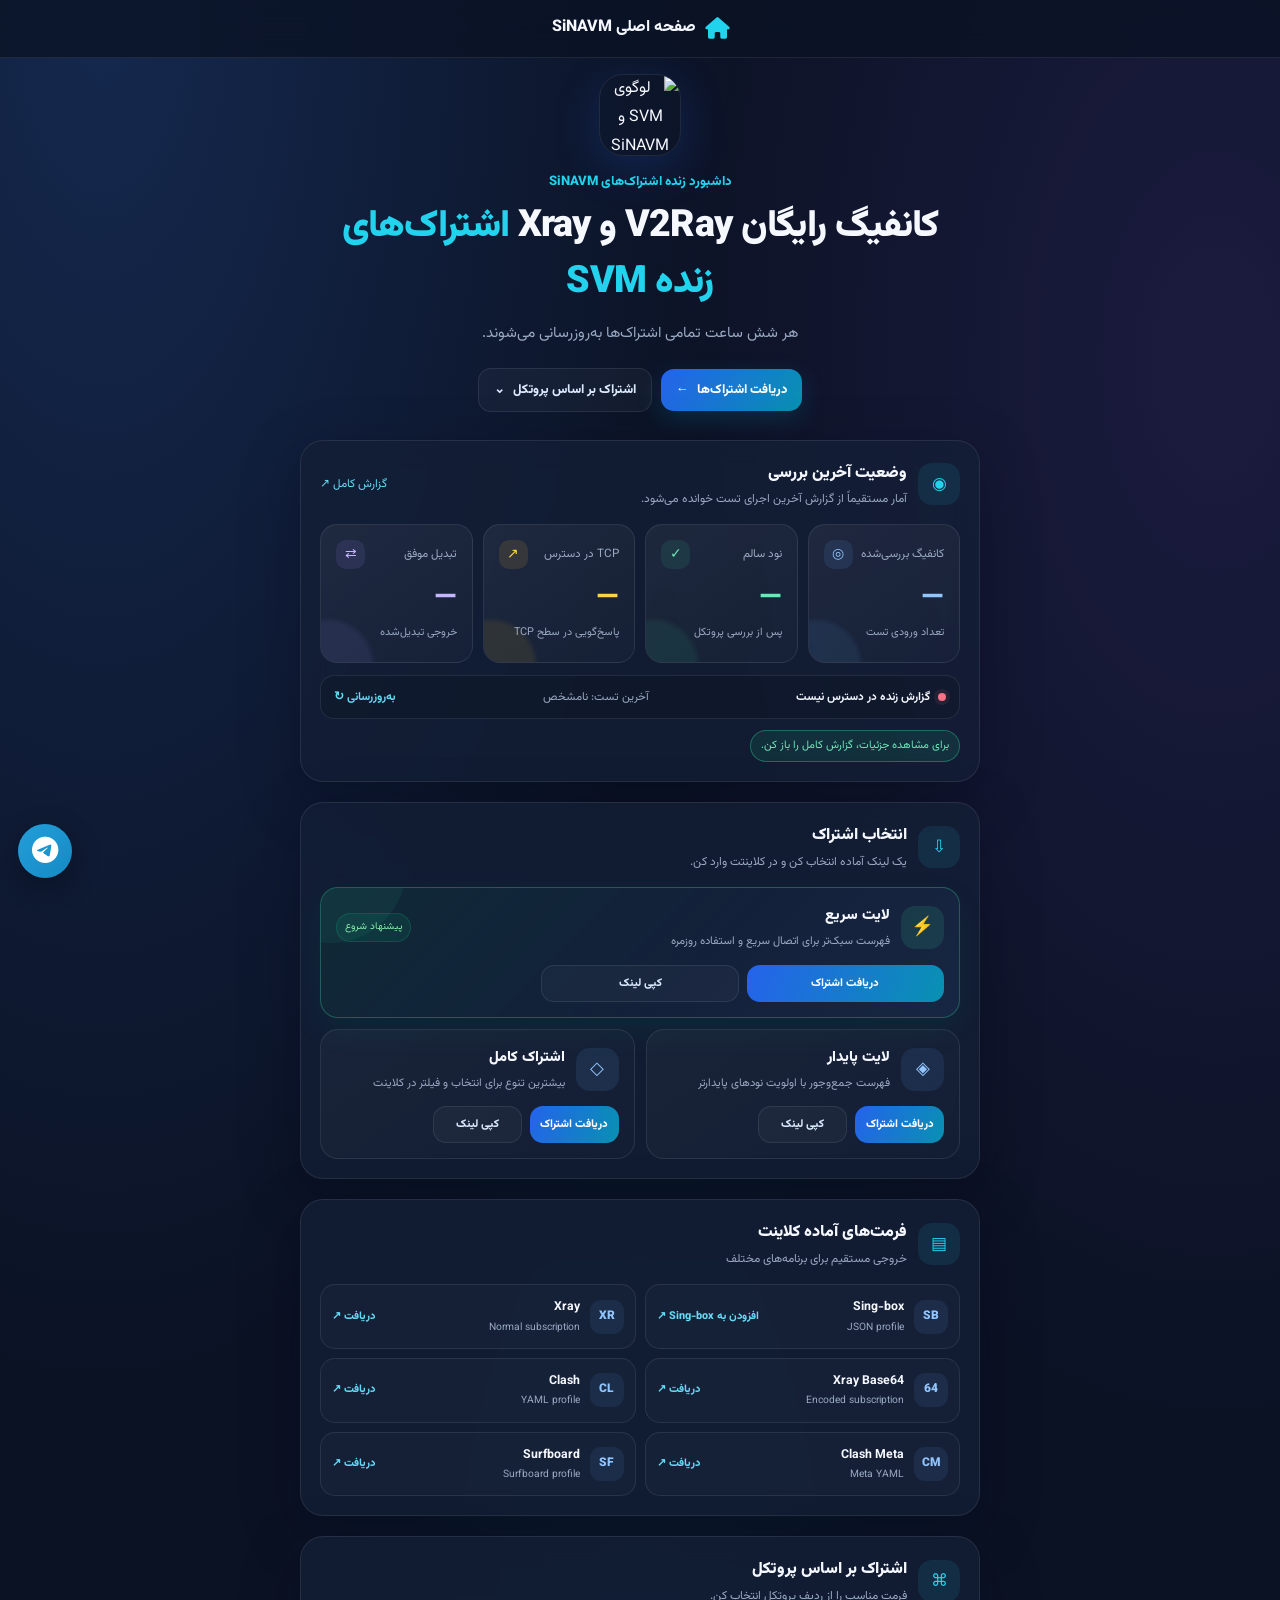
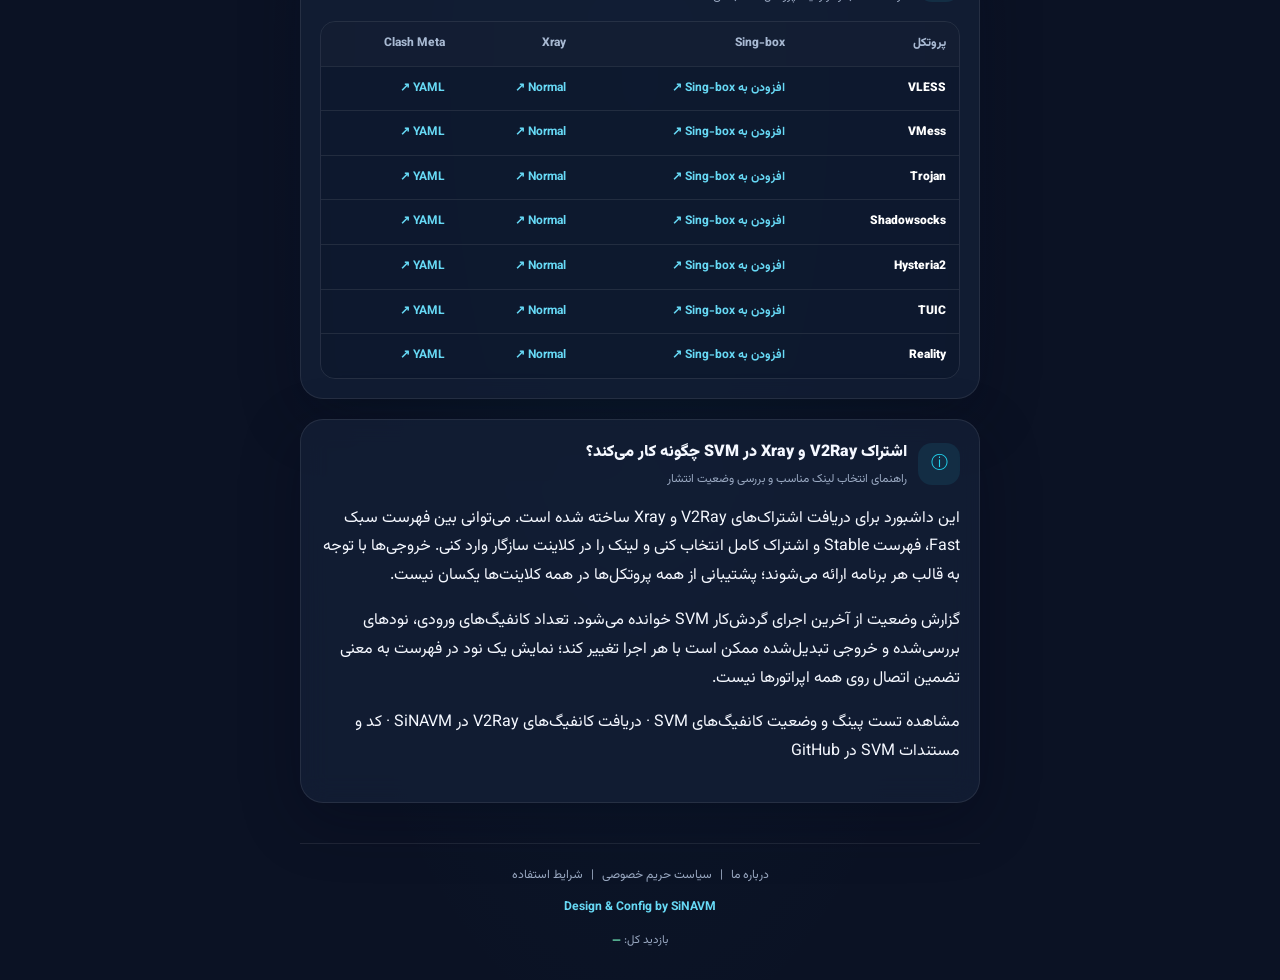
==== commit 7dfeac10: "Strengthen SVM V2Ray subscription SEO, clarify live testing and add relevant internal links" ====
--- a/index.html
+++ b/index.html
@@ -16,10 +16,10 @@
 <link rel="preconnect" href="https://fonts.gstatic.com" crossorigin>
 <link href="https://fonts.googleapis.com/css2?family=Vazirmatn:wght@400;500;600;700;800;900&display=swap" rel="stylesheet">
 <link rel="stylesheet" href="https://cdnjs.cloudflare.com/ajax/libs/font-awesome/6.5.0/css/all.min.css">
-<meta name="description" content="دریافت اشتراک رایگان VLESS، VMess، Reality، Trojan و Shadowsocks از SVM؛ گزارش تست، فهرست‌های Fast و Stable و لینک مستقیم برای کلاینت‌ها.">
+<meta name="description" content="دریافت اشتراک رایگان V2Ray و Xray از SVM؛ فهرست‌های Fast و Stable، لینک ساب کامل، خروجی VLESS و VMess و گزارش تست دوره‌ای برای کلاینت‌های سازگار.">
 <meta name="robots" content="index,follow,max-image-preview:large,max-snippet:-1,max-video-preview:-1">
 <meta name="author" content="SiNAVM">
-<meta name="keywords" content="SiNAVM, SVM, کانفیگ رایگان V2Ray, کانفیگ رایگان Xray, اشتراک VLESS, VMess, Shadowsocks, Reality, Trojan, کانفیگ VPN">
+<meta name="keywords" content="اشتراک رایگان V2Ray, ساب لینک V2Ray, کانفیگ تست شده V2Ray, اشتراک Xray, کانفیگ VLESS, کانفیگ VMess, SVM, SiNAVM, Fast Stable">
 <meta name="application-name" content="SVM">
 <link rel="canonical" href="https://sinavm.github.io/SVM/">
 <link rel="icon" type="image/svg+xml" href="https://sinavm.github.io/sinavm/logo/sinavm_favicon.svg">
@@ -33,22 +33,22 @@
 <meta property="og:locale" content="fa_IR">
 <meta property="og:site_name" content="SVM | SiNAVM">
 <meta property="og:url" content="https://sinavm.github.io/SVM/">
-<meta property="og:title" content="SVM | کانفیگ رایگان V2Ray و Xray">
-<meta property="og:description" content="کانفیگ‌های رایگان و به‌روز V2Ray و Xray از SiNAVM؛ لینک اشتراک مستقیم، تست زنده و پشتیبانی از کلاینت‌های محبوب.">
-<meta property="og:image" content="https://sinavm.github.io/SVM/Logo_SEO.svg">
+<meta property="og:title" content="اشتراک رایگان V2Ray و Xray | تست زنده و لینک ساب SVM">
+<meta property="og:description" content="دریافت اشتراک رایگان V2Ray و Xray از SVM؛ فهرست‌های Fast و Stable، لینک ساب کامل، خروجی VLESS و VMess و گزارش تست دوره‌ای برای کلاینت‌های سازگار.">
+<meta property="og:image" content="https://sinavm.github.io/sinavm/logo/sinavm_logo.jpg">
 <meta property="og:image:alt" content="لوگوی رسمی SiNAVM و داشبورد SVM">
 <meta property="og:image:type" content="image/svg+xml">
 <meta property="og:image:width" content="512">
 <meta property="og:image:height" content="512">
 <meta name="twitter:card" content="summary">
-<meta name="twitter:title" content="SVM | کانفیگ رایگان V2Ray و Xray">
-<meta name="twitter:description" content="کانفیگ‌های رایگان V2Ray و Xray، اشتراک‌های به‌روز و لینک مستقیم از SiNAVM.">
-<meta name="twitter:image" content="https://sinavm.github.io/SVM/Logo_SEO.svg">
+<meta name="twitter:title" content="اشتراک رایگان V2Ray و Xray | تست زنده و لینک ساب SVM">
+<meta name="twitter:description" content="دریافت اشتراک رایگان V2Ray و Xray از SVM؛ فهرست‌های Fast و Stable، لینک ساب کامل، خروجی VLESS و VMess و گزارش تست دوره‌ای برای کلاینت‌های سازگار.">
+<meta name="twitter:image" content="https://sinavm.github.io/sinavm/logo/sinavm_logo.jpg">
 <meta name="twitter:image:alt" content="لوگوی رسمی SiNAVM">
 <script type="application/ld+json">
-{"@context":"https://schema.org","@graph":[{"@type":"Organization","@id":"https://sinavm.github.io/SVM/#organization","name":"SiNAVM","alternateName":["SVM","sinavnbot"],"url":"https://sinavm.github.io/SVM/","logo":{"@type":"ImageObject","url":"https://sinavm.github.io/SVM/Logo_SEO.svg","width":512,"height":512},"sameAs":["https://github.com/sinavm/SVM","https://t.me/sinavm"]},{"@type":"WebSite","@id":"https://sinavm.github.io/SVM/#website","url":"https://sinavm.github.io/SVM/","name":"SVM","alternateName":["SiNAVM","sinavnbot"],"inLanguage":"fa-IR","publisher":{"@id":"https://sinavm.github.io/SVM/#organization"}},{"@type":"WebPage","@id":"https://sinavm.github.io/SVM/#webpage","url":"https://sinavm.github.io/SVM/","name":"SVM | کانفیگ رایگان V2Ray و Xray","description":"دریافت کانفیگ رایگان V2Ray و Xray از SVM و SiNAVM؛ اشتراک‌های به‌روز با تست زنده و لینک مستقیم.","inLanguage":"fa-IR","isPartOf":{"@id":"https://sinavm.github.io/SVM/#website"},"about":{"@id":"https://sinavm.github.io/SVM/#organization"},"primaryImageOfPage":{"@type":"ImageObject","url":"https://sinavm.github.io/SVM/Logo_SEO.svg"}}]}
+{"@context":"https://schema.org","@graph":[{"@type":"Organization","@id":"https://sinavm.github.io/SVM/#organization","name":"SiNAVM","alternateName":["SVM","sinavnbot"],"url":"https://sinavm.github.io/SVM/","logo":{"@type":"ImageObject","url":"https://sinavm.github.io/sinavm/logo/sinavm_logo.jpg","width":512,"height":512},"sameAs":["https://github.com/sinavm/SVM","https://t.me/sinavm"]},{"@type":"WebSite","@id":"https://sinavm.github.io/SVM/#website","url":"https://sinavm.github.io/SVM/","name":"SVM","alternateName":["SiNAVM","sinavnbot"],"inLanguage":"fa-IR","publisher":{"@id":"https://sinavm.github.io/SVM/#organization"}},{"@type":"WebPage","@id":"https://sinavm.github.io/SVM/#webpage","url":"https://sinavm.github.io/SVM/","name":"اشتراک رایگان V2Ray و Xray | تست زنده و لینک ساب SVM","description":"دریافت اشتراک رایگان V2Ray و Xray از SVM؛ فهرست‌های Fast و Stable، لینک ساب کامل، خروجی VLESS و VMess و گزارش تست دوره‌ای برای کلاینت‌های سازگار.","inLanguage":"fa-IR","isPartOf":{"@id":"https://sinavm.github.io/SVM/#website"},"about":{"@id":"https://sinavm.github.io/SVM/#organization"},"primaryImageOfPage":{"@type":"ImageObject","url":"https://sinavm.github.io/sinavm/logo/sinavm_logo.jpg"}}]}
 </script>
-<title>SVM | کانفیگ رایگان V2Ray و Xray - اشتراک زنده</title>
+<title>اشتراک رایگان V2Ray و Xray | تست زنده و لینک ساب SVM</title>
 <style>
 :root{color-scheme:dark;--bg:#0b1224;--panel:rgba(20,31,54,.78);--panel-solid:#111e35;--line:rgba(255,255,255,.085);--muted:#9aa9c2;--text:#f5f8ff;--blue:#60a5fa;--cyan:#22d3ee;--green:#34d399;--purple:#a78bfa;--amber:#fbbf24;--red:#fb7185;--shadow:0 18px 60px rgba(2,6,23,.3)}
 *{box-sizing:border-box;-webkit-tap-highlight-color:transparent}
@@ -356,6 +356,12 @@
 </tbody>
 </table>
 </div>
+</section>
+<section class="panel" id="about-subscriptions">
+<div class="section-head"><div class="section-icon">ⓘ</div><div class="head-copy"><h2>اشتراک V2Ray و Xray در SVM چگونه کار می‌کند؟</h2><p>راهنمای انتخاب لینک مناسب و بررسی وضعیت انتشار</p></div></div>
+<p>این داشبورد برای دریافت اشتراک‌های V2Ray و Xray ساخته شده است. می‌توانی بین فهرست سبک Fast، فهرست Stable و اشتراک کامل انتخاب کنی و لینک را در کلاینت سازگار وارد کنی. خروجی‌ها با توجه به قالب هر برنامه ارائه می‌شوند؛ پشتیبانی از همه پروتکل‌ها در همه کلاینت‌ها یکسان نیست.</p>
+<p>گزارش وضعیت از آخرین اجرای گردش‌کار SVM خوانده می‌شود. تعداد کانفیگ‌های ورودی، نودهای بررسی‌شده و خروجی تبدیل‌شده ممکن است با هر اجرا تغییر کند؛ نمایش یک نود در فهرست به معنی تضمین اتصال روی همه اپراتورها نیست.</p>
+<p><a href="https://sinavm.github.io/sinavm/sinavm-ping.html">مشاهده تست پینگ و وضعیت کانفیگ‌های SVM</a> · <a href="https://sinavm.github.io/sinavm/xray_sub.html">دریافت کانفیگ‌های V2Ray در SiNAVM</a> · <a href="https://github.com/sinavm/SVM">کد و مستندات SVM در GitHub</a></p>
 </section><footer class="site-footer">
 <div class="footer-legal"><a href="https://sinavm.github.io/sinavm/legal_pages/about.html" rel="noopener noreferrer">درباره ما</a><span aria-hidden="true">|</span><a href="https://sinavm.github.io/sinavm/legal_pages/privacy.html" rel="noopener noreferrer">سیاست حریم خصوصی</a><span aria-hidden="true">|</span><a href="https://sinavm.github.io/sinavm/legal_pages/terms.html" rel="noopener noreferrer">شرایط استفاده</a></div>
 <div class="footer-credit"><a href="https://t.me/sinavm" target="_blank" rel="noopener noreferrer">Design &amp; Config by SiNAVM</a></div>
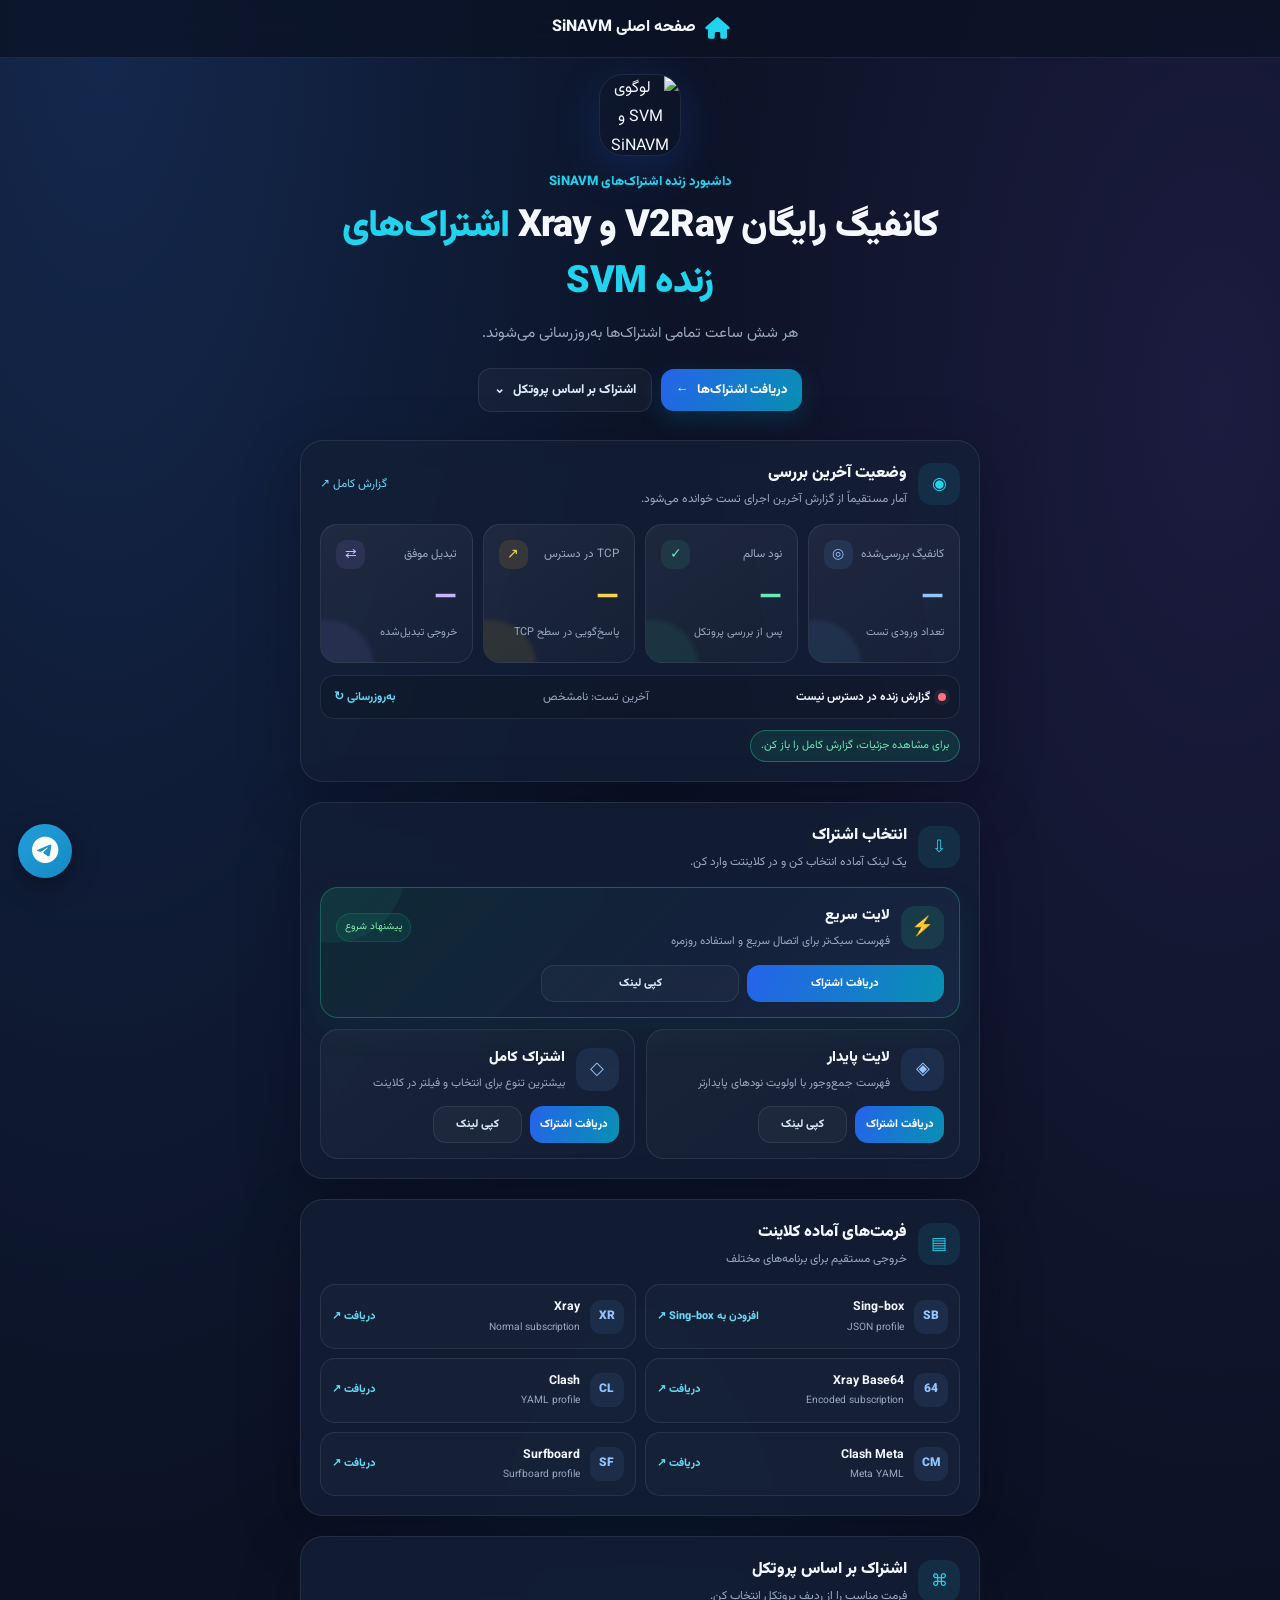
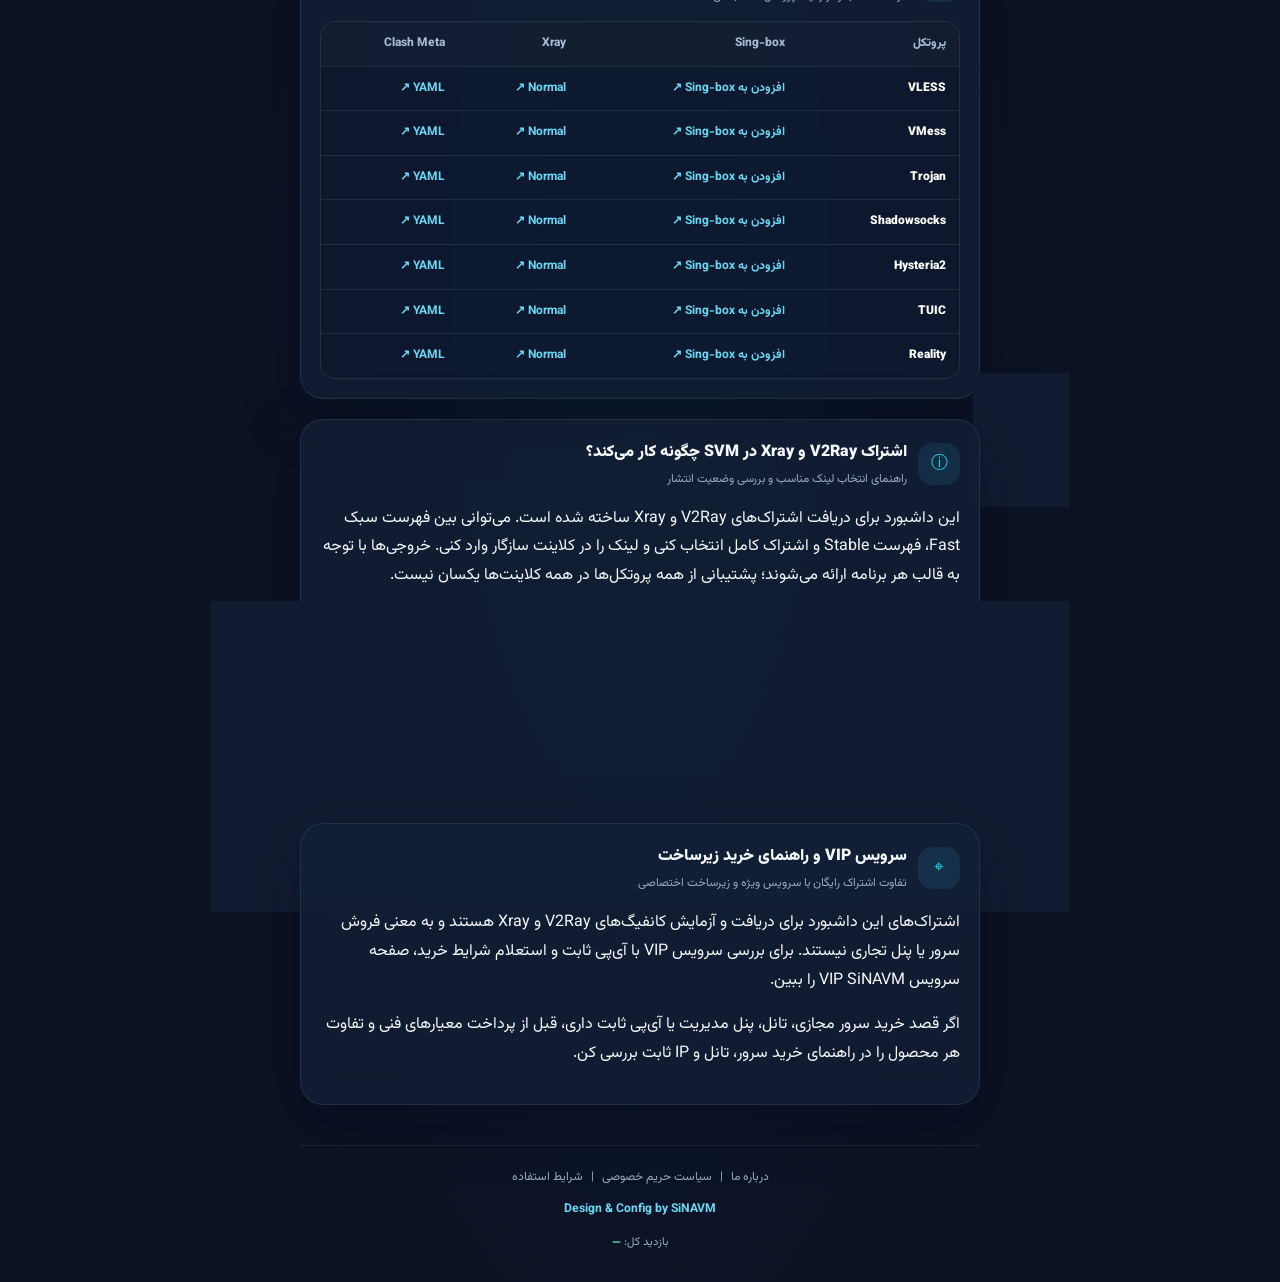
==== commit 788197cf: "Cross-link SVM dashboard to VIP service and infrastructure buying guide" ====
--- a/index.html
+++ b/index.html
@@ -362,7 +362,10 @@
 <p>این داشبورد برای دریافت اشتراک‌های V2Ray و Xray ساخته شده است. می‌توانی بین فهرست سبک Fast، فهرست Stable و اشتراک کامل انتخاب کنی و لینک را در کلاینت سازگار وارد کنی. خروجی‌ها با توجه به قالب هر برنامه ارائه می‌شوند؛ پشتیبانی از همه پروتکل‌ها در همه کلاینت‌ها یکسان نیست.</p>
 <p>گزارش وضعیت از آخرین اجرای گردش‌کار SVM خوانده می‌شود. تعداد کانفیگ‌های ورودی، نودهای بررسی‌شده و خروجی تبدیل‌شده ممکن است با هر اجرا تغییر کند؛ نمایش یک نود در فهرست به معنی تضمین اتصال روی همه اپراتورها نیست.</p>
 <p><a href="https://sinavm.github.io/sinavm/sinavm-ping.html">مشاهده تست پینگ و وضعیت کانفیگ‌های SVM</a> · <a href="https://sinavm.github.io/sinavm/xray_sub.html">دریافت کانفیگ‌های V2Ray در SiNAVM</a> · <a href="https://github.com/sinavm/SVM">کد و مستندات SVM در GitHub</a></p>
-</section><footer class="site-footer">
+</section><section class="panel" id="infrastructure-guide"><div class="section-head"><div class="section-icon">⌖</div><div class="head-copy"><h2>سرویس VIP و راهنمای خرید زیرساخت</h2><p>تفاوت اشتراک رایگان با سرویس ویژه و زیرساخت اختصاصی</p></div></div>
+<p>اشتراک‌های این داشبورد برای دریافت و آزمایش کانفیگ‌های V2Ray و Xray هستند و به معنی فروش سرور یا پنل تجاری نیستند. برای بررسی سرویس VIP با آی‌پی ثابت و استعلام شرایط خرید، <a href="https://sinavm.github.io/sinavm/services/vip.html">صفحه سرویس VIP SiNAVM</a> را ببین.</p>
+<p>اگر قصد خرید سرور مجازی، تانل، پنل مدیریت یا آی‌پی ثابت داری، قبل از پرداخت معیارهای فنی و تفاوت هر محصول را در <a href="https://sinavm.github.io/sinavm/guides/buying-server-tunnel.html">راهنمای خرید سرور، تانل و IP ثابت</a> بررسی کن.</p></section>
+<footer class="site-footer">
 <div class="footer-legal"><a href="https://sinavm.github.io/sinavm/legal_pages/about.html" rel="noopener noreferrer">درباره ما</a><span aria-hidden="true">|</span><a href="https://sinavm.github.io/sinavm/legal_pages/privacy.html" rel="noopener noreferrer">سیاست حریم خصوصی</a><span aria-hidden="true">|</span><a href="https://sinavm.github.io/sinavm/legal_pages/terms.html" rel="noopener noreferrer">شرایط استفاده</a></div>
 <div class="footer-credit"><a href="https://t.me/sinavm" target="_blank" rel="noopener noreferrer">Design &amp; Config by SiNAVM</a></div>
 <div class="footer-views">بازدید کل: <span id="visit-count" aria-live="polite">...</span></div>
